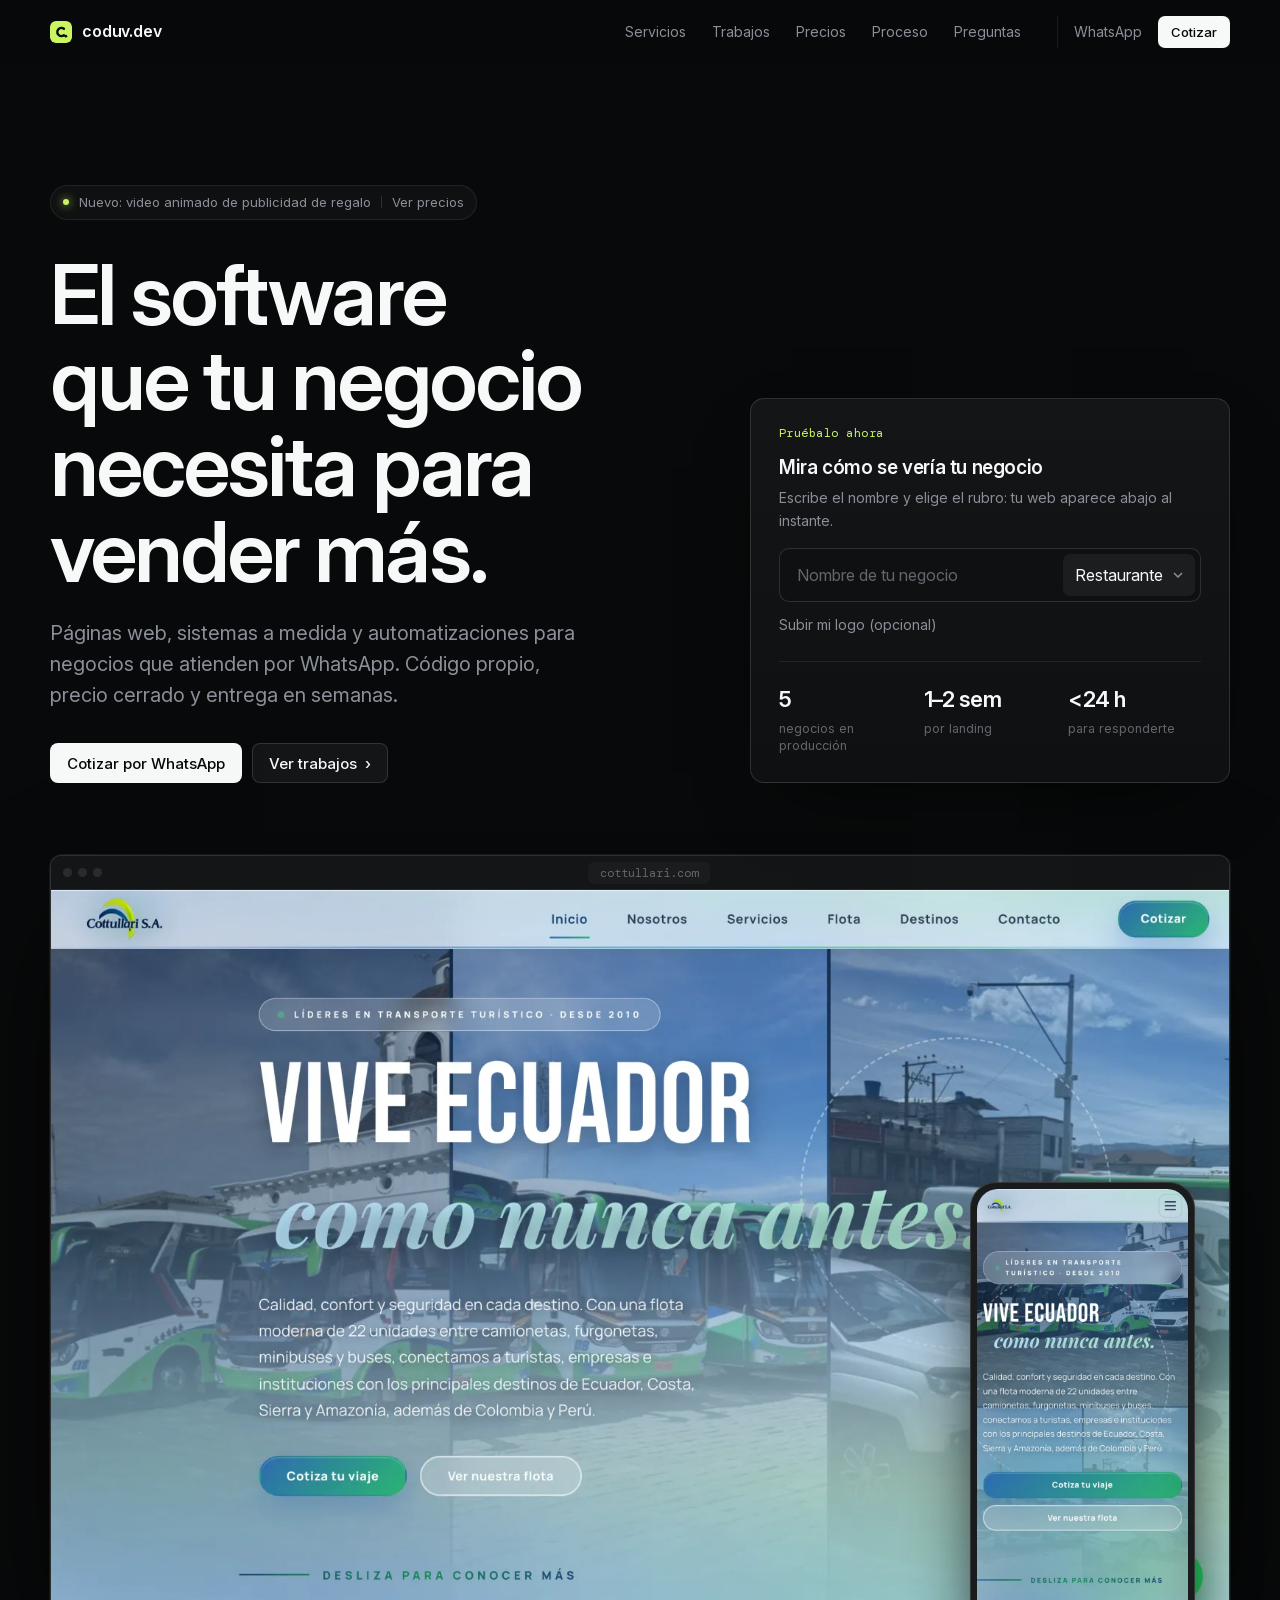
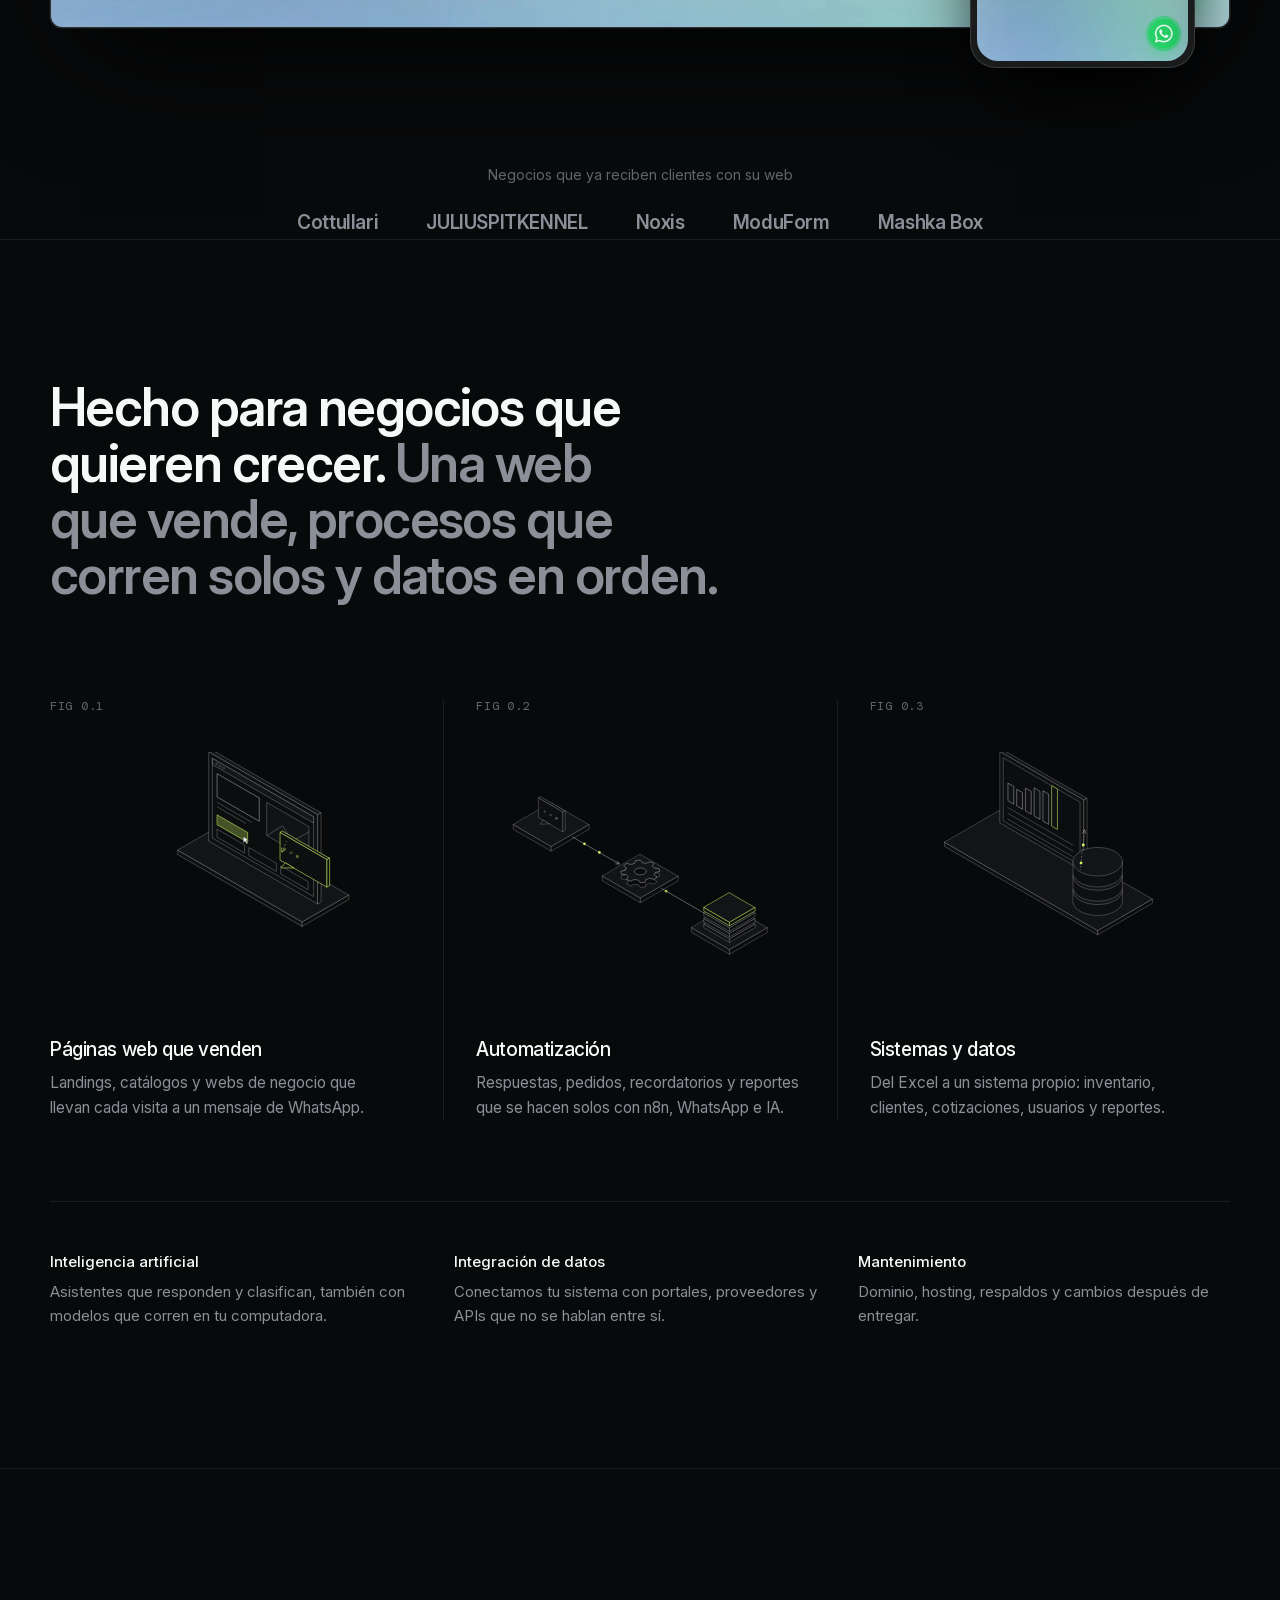
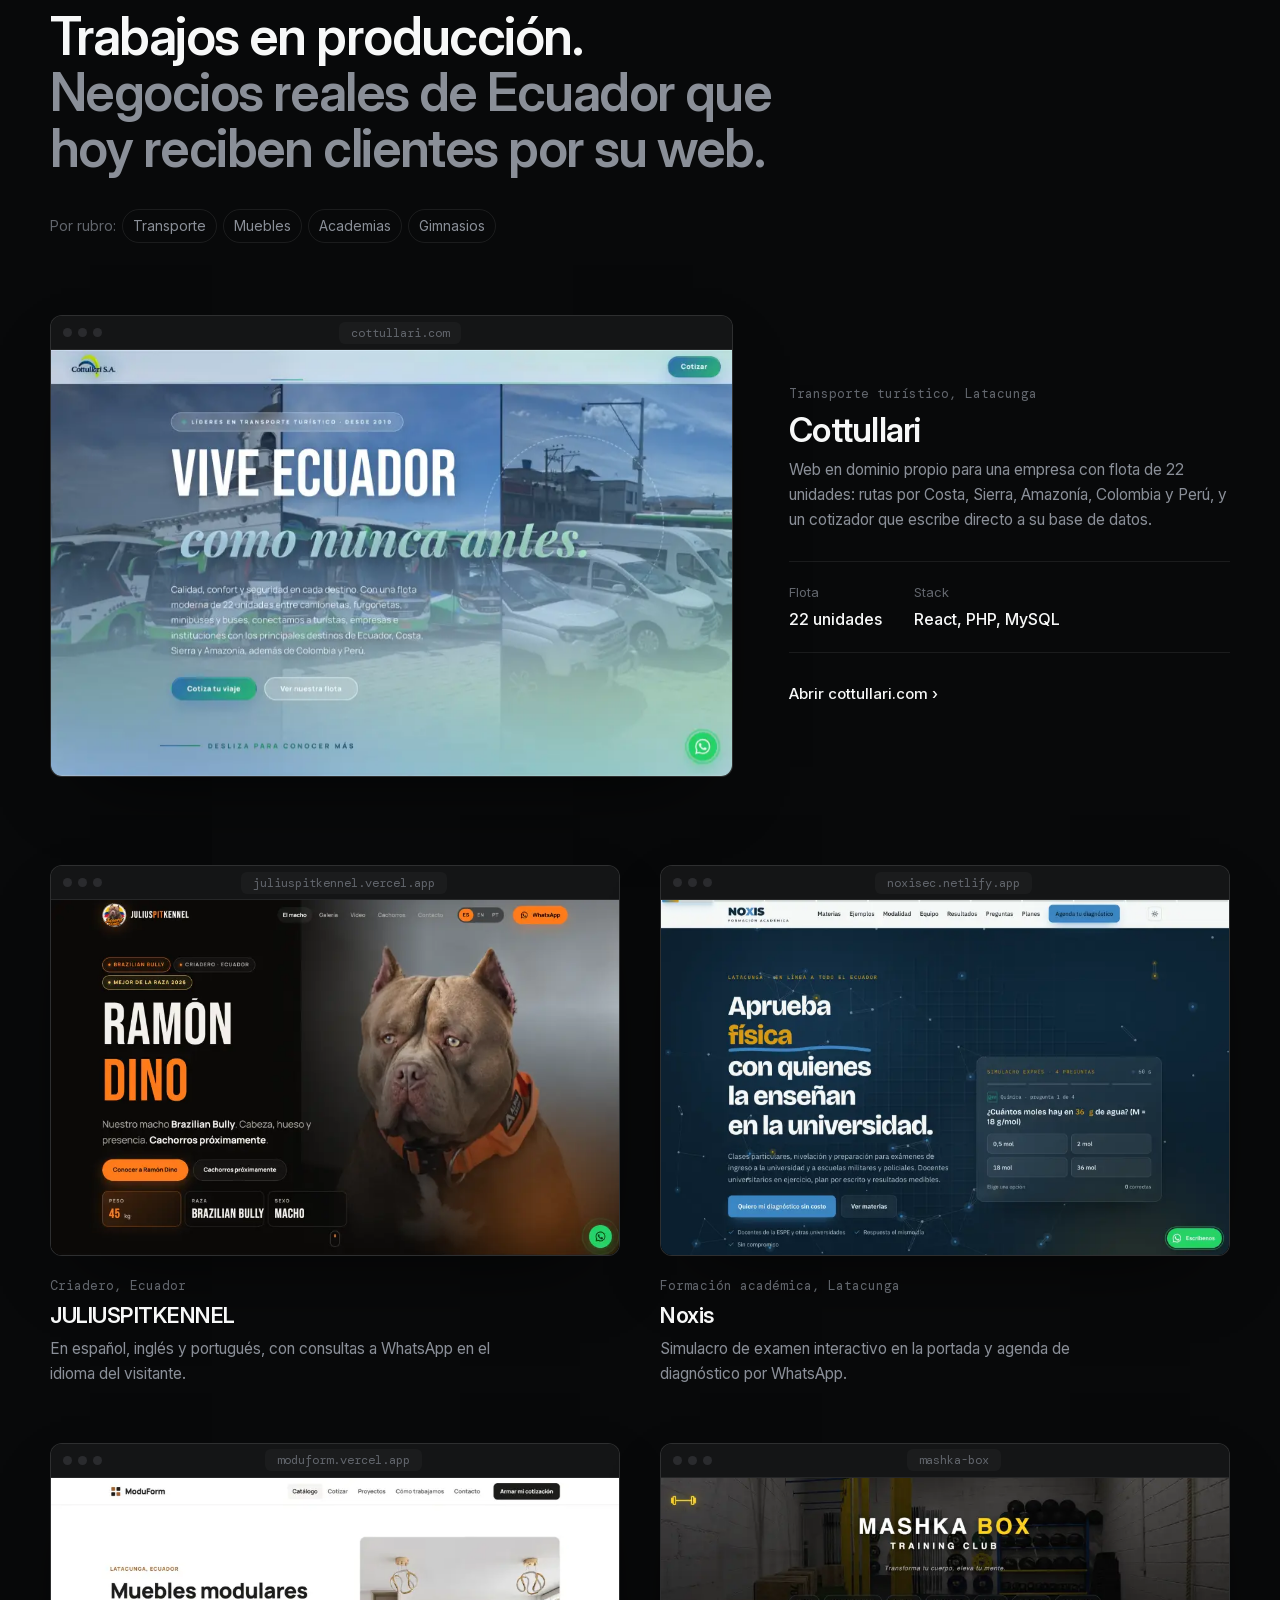
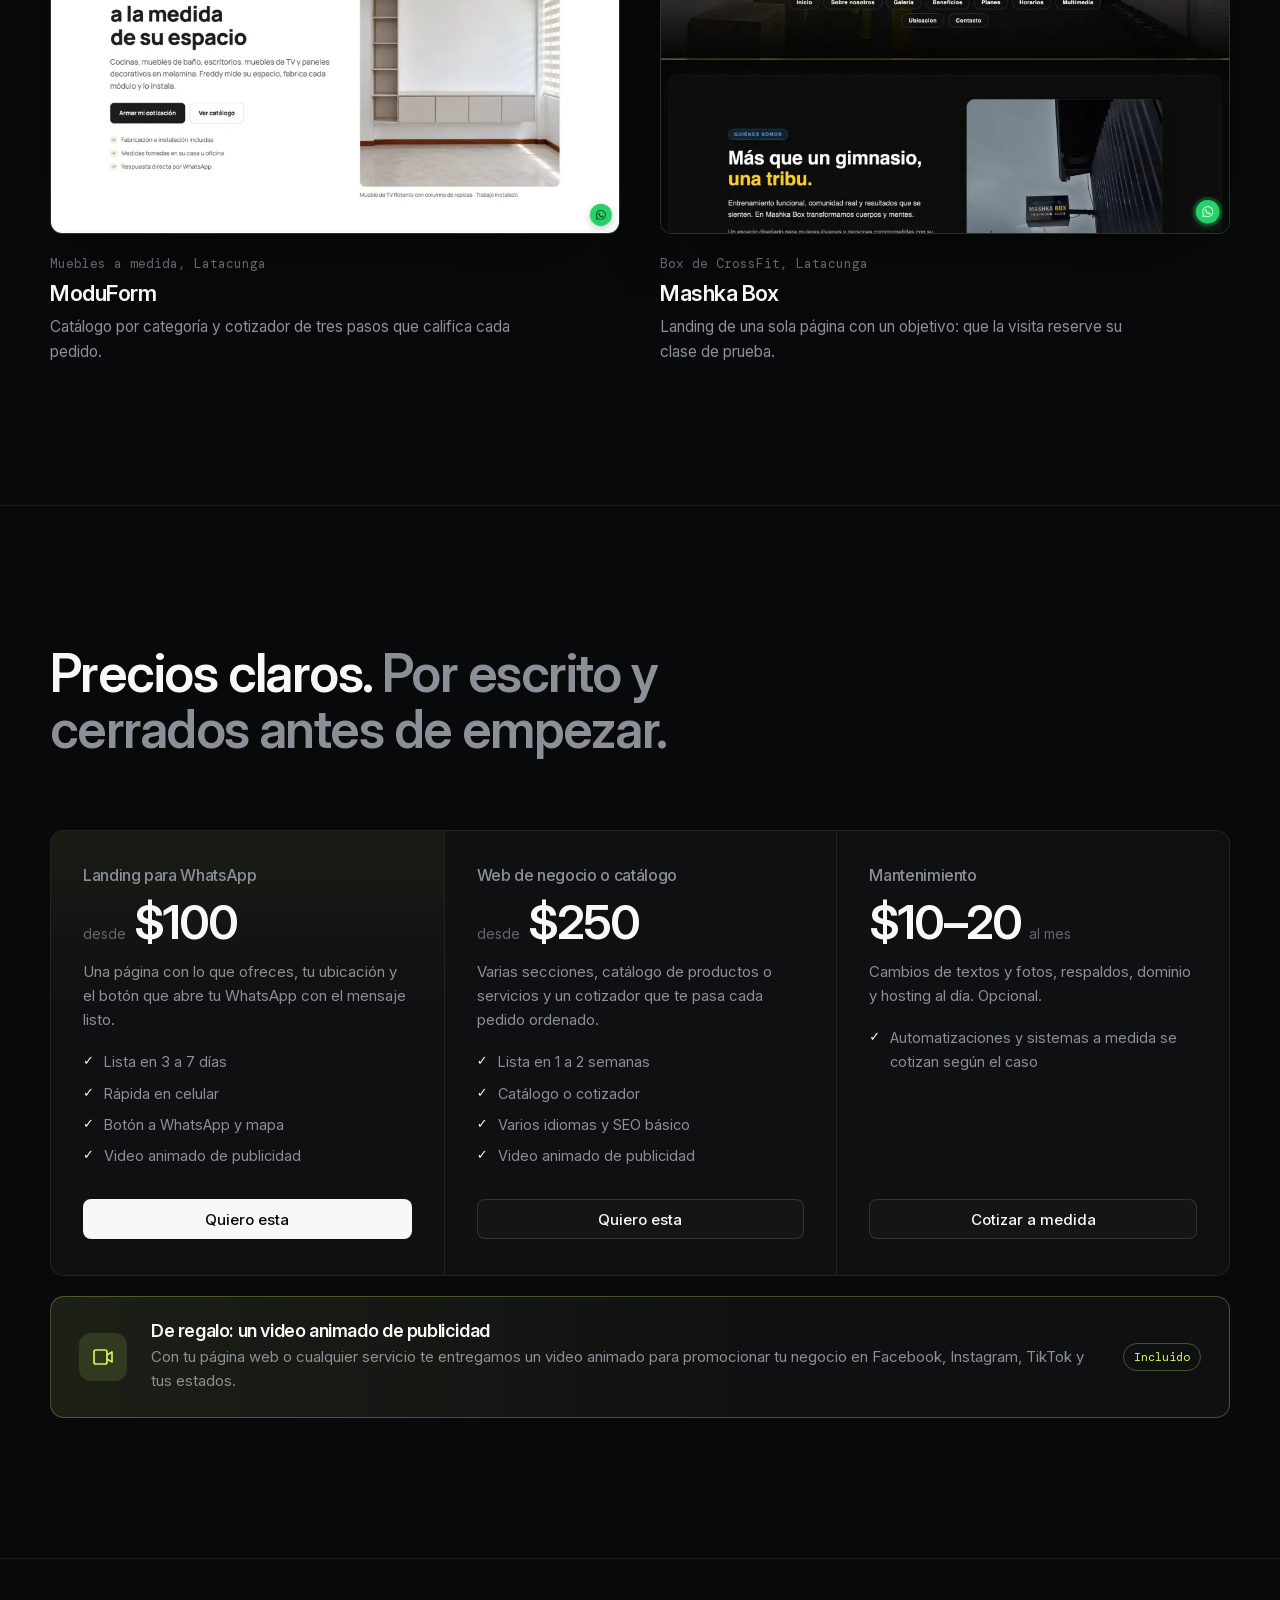
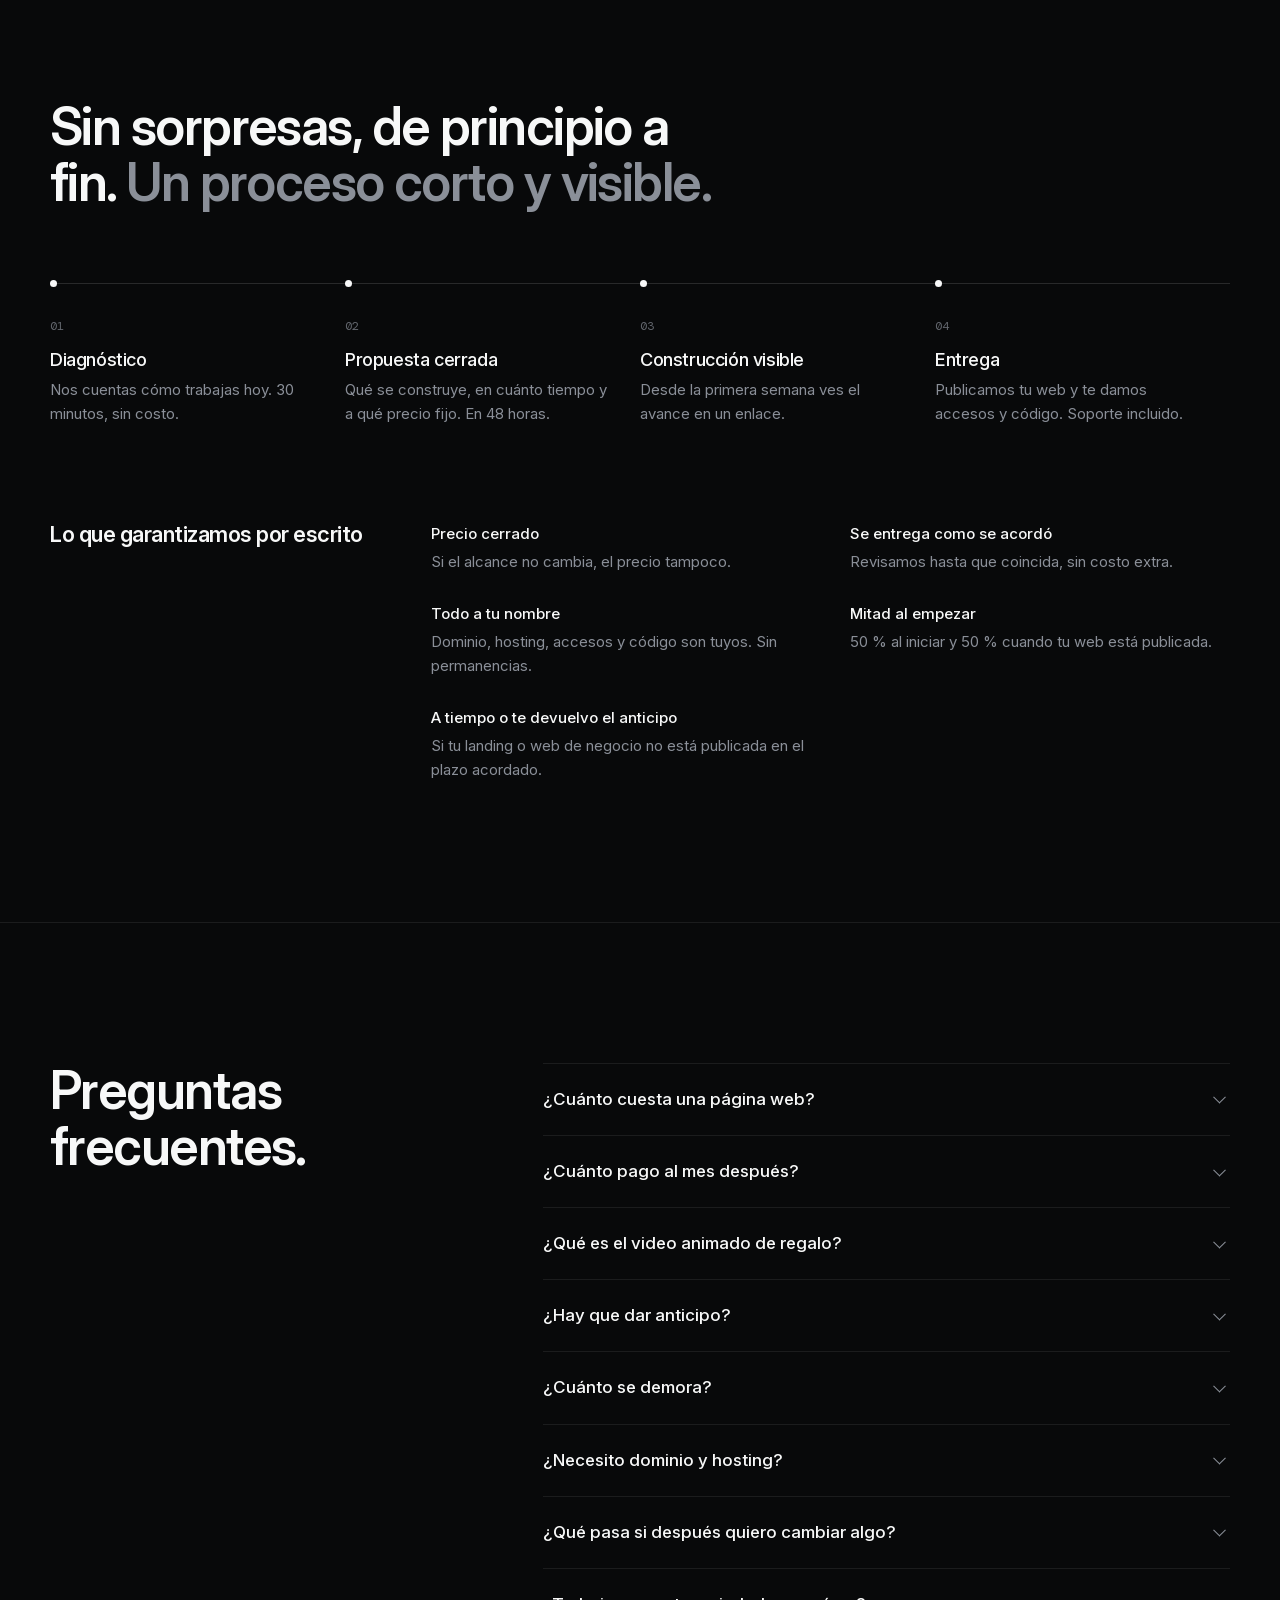
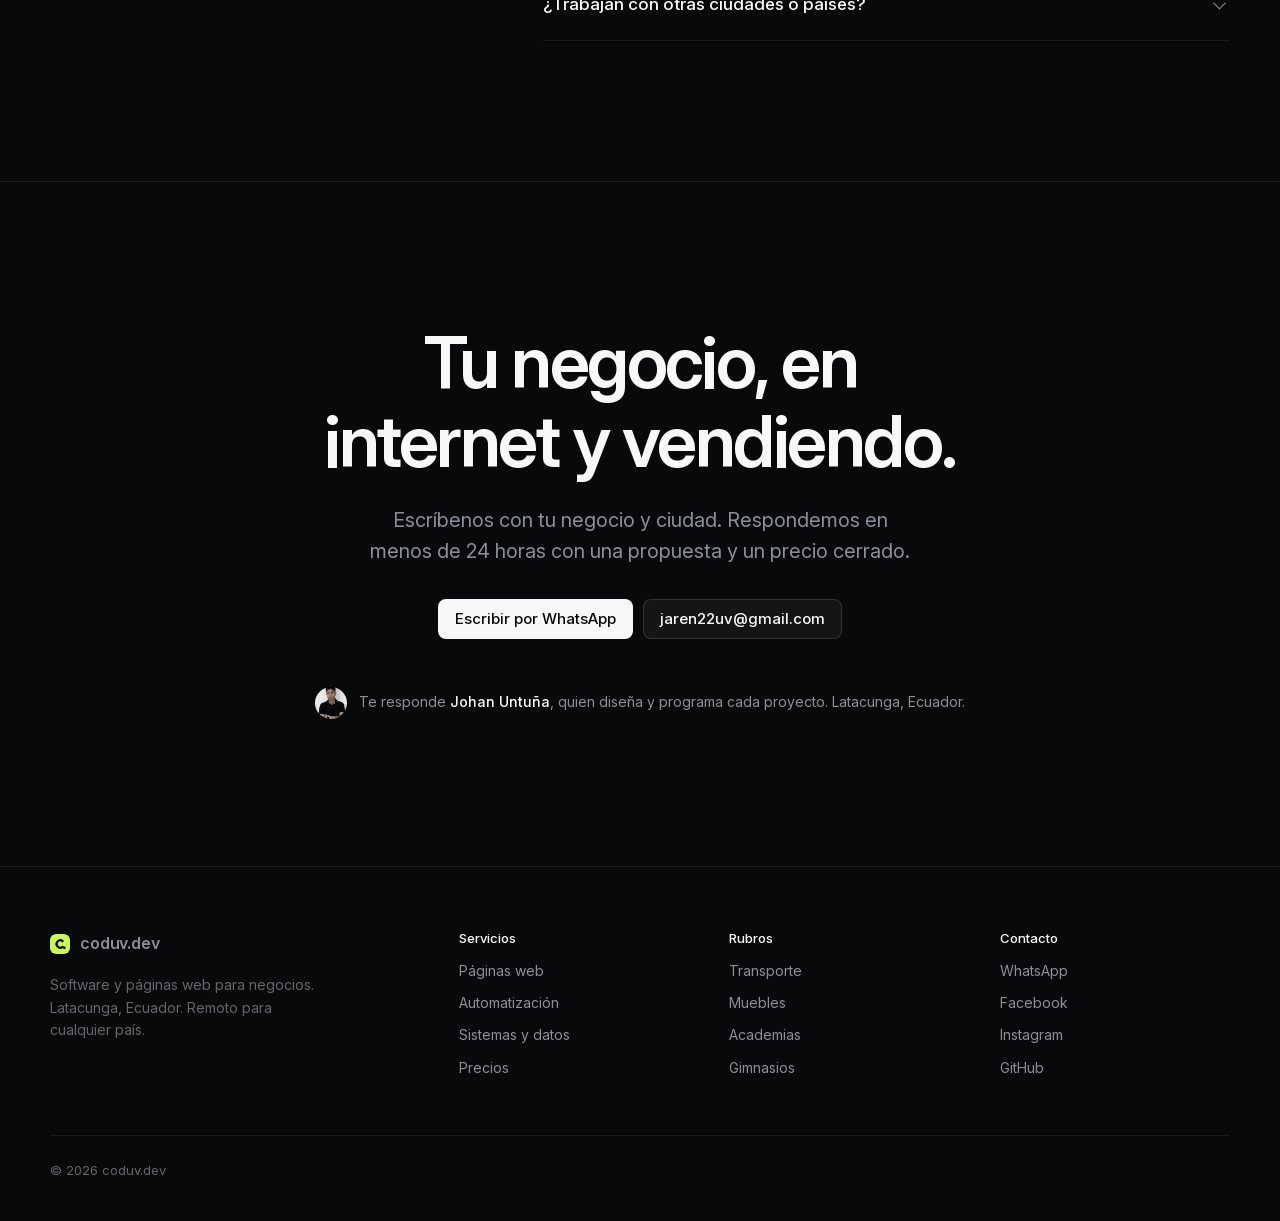
==== index.html @ 79c6748a "v3: dibujos animados y proceso vertical en celular" ====
<!DOCTYPE html>
<html lang="es" class="no-js">
<head>
<script>document.documentElement.className="js"</script>
<meta charset="utf-8">
<meta name="viewport" content="width=device-width, initial-scale=1">
<title>coduv.dev · Software y páginas web para negocios en Ecuador</title>
<meta name="description" content="coduv.dev diseña y programa páginas web, sistemas a medida, automatizaciones e inteligencia artificial para negocios de Ecuador y de cualquier país. Código propio, precio cerrado y entrega en semanas.">
<meta name="theme-color" content="#08090a">
<meta property="og:title" content="coduv.dev · Software y páginas web para negocios">
<meta property="og:description" content="Páginas web, sistemas a medida y automatización para negocios que atienden por WhatsApp. Cinco negocios ya reciben clientes con sitios hechos por coduv.dev.">
<meta property="og:type" content="website">
<meta property="og:image" content="https://coduv.vercel.app/img/v2/og.jpg">
<meta property="og:locale" content="es_EC">
<meta property="og:url" content="https://coduv.vercel.app/">
<link rel="canonical" href="https://coduv.vercel.app/">
<link rel="icon" href="img/v2/favicon.svg" type="image/svg+xml">
<link rel="icon" href="favicon.ico" sizes="32x32">
<link rel="apple-touch-icon" href="img/brand/mark-160.png">
<link rel="preload" as="font" href="fonts/inter-var-latin.woff2" type="font/woff2" crossorigin>
<link rel="preload" as="image" href="img/v2/cottullari.webp" type="image/webp" fetchpriority="high">
<link rel="stylesheet" href="css/fonts.css?v=8">
<link rel="stylesheet" href="css/fonts-inter.css?v=8">
<link rel="stylesheet" href="css/v3.css?v=8">
<script type="application/ld+json">
{
  "@context": "https://schema.org",
  "@type": "ProfessionalService",
  "name": "coduv.dev",
  "alternateName": "CODUV",
  "url": "https://coduv.vercel.app/",
  "image": "https://coduv.vercel.app/img/v2/og.jpg",
  "description": "Estudio de desarrollo de software: páginas web, sistemas a medida, automatización e inteligencia artificial.",
  "telephone": "+593963607760",
  "email": "jaren22uv@gmail.com",
  "areaServed": "Worldwide",
  "priceRange": "$100 - $500",
  "address": { "@type": "PostalAddress", "addressLocality": "Latacunga", "addressCountry": "EC" },
  "founder": { "@type": "Person", "name": "Johan Untuña" },
  "sameAs": ["https://www.facebook.com/profile.php?id=61594049955441", "https://www.instagram.com/coduv.ec/", "https://github.com/JohanUV"]
}
</script>
</head>
<body>
<a class="skip" href="#main">Ir al contenido</a>

<header class="nav" id="nav">
  <div class="wrap nav__in">
    <a class="brand" href="#top" aria-label="coduv.dev, inicio">
      <img src="img/v2/favicon.svg" alt="" width="22" height="22">
      <span>coduv.dev</span>
    </a>
    <nav class="nav__links" aria-label="Principal">
      <a href="#servicios">Servicios</a>
      <a href="#trabajos">Trabajos</a>
      <a href="#precios">Precios</a>
      <a href="#proceso">Proceso</a>
      <a href="#preguntas">Preguntas</a>
    </nav>
    <div class="nav__end">
      <a class="nav__link-wa js-wa" href="#contacto">WhatsApp</a>
      <a class="btn btn--light btn--sm js-wa" href="#contacto" data-msg="Hola coduv.dev, quiero cotizar una web para mi negocio.">Cotizar</a>
    </div>
    <button class="nav__burger" aria-label="Abrir menú" aria-expanded="false" aria-controls="menu"><span></span><span></span></button>
  </div>
  <div class="menu" id="menu" hidden>
    <a href="#servicios">Servicios</a><a href="#trabajos">Trabajos</a><a href="#precios">Precios</a><a href="#proceso">Proceso</a><a href="#preguntas">Preguntas</a>
    <a class="btn btn--light js-wa" href="#contacto">Cotizar por WhatsApp</a>
  </div>
</header>

<main id="main">

<!-- HERO -->
<section class="hero" id="top">
  <div class="wrap hero__grid">
    <div class="hero__copy">
    <a class="hero__pill" href="#precios"><span class="dot"></span>Nuevo: video animado de publicidad de regalo<span class="hero__pill-sep"></span>Ver precios</a>
    <h1>El software que tu negocio necesita para vender más.</h1>
    <p class="lead">Páginas web, sistemas a medida y automatizaciones para negocios que atienden por WhatsApp. Código propio, precio cerrado y entrega en semanas.</p>
    <div class="cta-row">
      <a class="btn btn--light js-wa" href="#contacto" data-msg="Hola coduv.dev, quiero cotizar una web para mi negocio.">Cotizar por WhatsApp</a>
      <a class="btn btn--ghost" href="#trabajos">Ver trabajos <span aria-hidden="true">›</span></a>
    </div>
    </div>
    <form class="try" id="try" autocomplete="off">
      <p class="try__k">Pruébalo ahora</p>
      <label class="try__label" for="try-name">Mira cómo se vería tu negocio</label>
      <p class="try__sub">Escribe el nombre y elige el rubro: tu web aparece abajo al instante.</p>
      <div class="try__row">
        <input id="try-name" name="nombre" type="text" maxlength="28" placeholder="Nombre de tu negocio">
        <select id="try-kind" name="rubro" aria-label="Tipo de negocio">
          <option value="restaurante">Restaurante</option>
          <option value="tienda">Tienda</option>
          <option value="belleza">Belleza</option>
          <option value="taller">Taller</option>
          <option value="salud">Salud</option>
          <option value="gimnasio">Gimnasio</option>
          <option value="transporte">Transporte</option>
          <option value="otro">Otro</option>
        </select>
      </div>
      <div class="try__extra">
        <label class="try__logo"><input type="file" id="try-logo" accept="image/*"><span>Subir mi logo (opcional)</span></label>
        <a class="try__go js-try-wa" href="#contacto" hidden>Quiero esta web para <b data-try-name></b> ›</a>
      </div>
      <dl class="try__stats"><div><dt>5</dt><dd>negocios en producción</dd></div><div><dt>1–2 sem</dt><dd>por landing</dd></div><div><dt>&lt;24 h</dt><dd>para responderte</dd></div></dl>
    </form>
  </div>

  <div class="wrap hero__shot" id="probar">
    <div class="stage" aria-label="Sitios hechos por coduv.dev" data-carousel>
      <div class="browser stage__desk">
        <div class="browser__bar"><i></i><i></i><i></i><span class="browser__url" data-url>cottullari.com</span></div>
        <div class="browser__view">
          <div class="demo" data-demo aria-live="polite"></div>
          <img class="is-on" src="img/v2/cottullari.webp" alt="Portada de cottullari.com" width="1600" height="1000" data-site="cottullari.com">
          <img data-src="img/v2/juliuspitkennel.webp" alt="Portada de JULIUSPITKENNEL" width="1600" height="1000" data-site="juliuspitkennel.vercel.app">
          <img data-src="img/v2/noxis.webp" alt="Portada de Noxis" width="1600" height="1000" data-site="noxisec.netlify.app">
          <img data-src="img/v2/moduform.webp" alt="Portada de ModuForm" width="1600" height="1000" data-site="moduform.vercel.app">
          <img data-src="img/v2/mashka.webp" alt="Portada de Mashka Box" width="1600" height="1000" data-site="mashka-box">
        </div>
      </div>
      <div class="phone stage__mob">
        <div class="phone__view">
          <div class="demo demo--mob" data-demo></div>
          <img class="is-on" src="img/v2/cottullari-mob.webp" alt="" width="640" height="1385">
          <img data-src="img/v2/juliuspitkennel-mob.webp" alt="" width="640" height="1385">
          <img data-src="img/v2/noxis-mob.webp" alt="" width="640" height="1385">
          <img data-src="img/v2/moduform-mob.webp" alt="" width="640" height="1385">
          <img data-src="img/v2/mashka-mob.webp" alt="" width="640" height="1385">
        </div>
      </div>
    </div>

  </div>

  <div class="wrap clients">
    <p>Negocios que ya reciben clientes con su web</p>
    <ul>
      <li>Cottullari</li><li>JULIUSPITKENNEL</li><li>Noxis</li><li>ModuForm</li><li>Mashka Box</li>
    </ul>
  </div>
</section>

<!-- SERVICIOS -->
<section class="sec" id="servicios">
  <div class="wrap">
    <h2 class="sec__title">Hecho para negocios que quieren crecer. <span>Una web que vende, procesos que corren solos y datos en orden.</span></h2>

    <div class="figs">
      <article>
        <p class="fig__n">FIG 0.1</p>
        <img src="img/v3/fig-web.svg" alt="" width="320" height="260" loading="lazy">
        <h3>Páginas web que venden</h3>
        <p>Landings, catálogos y webs de negocio que llevan cada visita a un mensaje de WhatsApp.</p>
      </article>
      <article>
        <p class="fig__n">FIG 0.2</p>
        <img src="img/v3/fig-auto.svg" alt="" width="320" height="260" loading="lazy">
        <h3>Automatización</h3>
        <p>Respuestas, pedidos, recordatorios y reportes que se hacen solos con n8n, WhatsApp e IA.</p>
      </article>
      <article>
        <p class="fig__n">FIG 0.3</p>
        <img src="img/v3/fig-sis.svg" alt="" width="320" height="260" loading="lazy">
        <h3>Sistemas y datos</h3>
        <p>Del Excel a un sistema propio: inventario, clientes, cotizaciones, usuarios y reportes.</p>
      </article>
    </div>

    <ul class="also">
      <li><strong>Inteligencia artificial</strong>Asistentes que responden y clasifican, también con modelos que corren en tu computadora.</li>
      <li><strong>Integración de datos</strong>Conectamos tu sistema con portales, proveedores y APIs que no se hablan entre sí.</li>
      <li><strong>Mantenimiento</strong>Dominio, hosting, respaldos y cambios después de entregar.</li>
    </ul>
  </div>
</section>

<!-- TRABAJOS -->
<section class="sec" id="trabajos">
  <div class="wrap">
    <div class="sec__row">
      <h2 class="sec__title">Trabajos en producción. <span>Negocios reales de Ecuador que hoy reciben clientes por su web.</span></h2>
      <p class="niches">Por rubro: <a href="transporte">Transporte</a><a href="muebles">Muebles</a><a href="academias">Academias</a><a href="gimnasios">Gimnasios</a></p>
    </div>

    <article class="case case--wide">
      <a class="work__shot" href="https://cottullari.com/" target="_blank" rel="noopener" aria-label="Abrir cottullari.com">
        <div class="browser"><div class="browser__bar"><i></i><i></i><i></i><span class="browser__url">cottullari.com</span></div>
        <div class="browser__view scroll"><img src="img/v2/cottullari-full.webp" alt="Página completa de Cottullari" loading="lazy" width="900"></div></div>
      </a>
      <div class="case__meta">
        <p class="case__tag">Transporte turístico, Latacunga</p>
        <h3>Cottullari</h3>
        <p>Web en dominio propio para una empresa con flota de 22 unidades: rutas por Costa, Sierra, Amazonía, Colombia y Perú, y un cotizador que escribe directo a su base de datos.</p>
        <dl class="case__facts"><div><dt>Flota</dt><dd>22 unidades</dd></div><div><dt>Stack</dt><dd>React, PHP, MySQL</dd></div></dl>
        <a class="link" href="https://cottullari.com/" target="_blank" rel="noopener">Abrir cottullari.com ›</a>
      </div>
    </article>

    <div class="cases">
      <article class="case">
        <a class="work__shot" href="https://juliuspitkennel.vercel.app/" target="_blank" rel="noopener" aria-label="Abrir juliuspitkennel.vercel.app">
          <div class="browser"><div class="browser__bar"><i></i><i></i><i></i><span class="browser__url">juliuspitkennel.vercel.app</span></div>
          <div class="browser__view scroll"><img src="img/v2/juliuspitkennel-full.webp" alt="Página completa de JULIUSPITKENNEL" loading="lazy" width="900"></div></div>
        </a>
        <p class="case__tag">Criadero, Ecuador</p>
        <h3>JULIUSPITKENNEL</h3>
        <p>En español, inglés y portugués, con consultas a WhatsApp en el idioma del visitante.</p>
      </article>
      <article class="case">
        <a class="work__shot" href="https://noxisec.netlify.app/" target="_blank" rel="noopener" aria-label="Abrir noxisec.netlify.app">
          <div class="browser"><div class="browser__bar"><i></i><i></i><i></i><span class="browser__url">noxisec.netlify.app</span></div>
          <div class="browser__view scroll"><img src="img/v2/noxis-full.webp" alt="Página completa de Noxis" loading="lazy" width="900"></div></div>
        </a>
        <p class="case__tag">Formación académica, Latacunga</p>
        <h3>Noxis</h3>
        <p>Simulacro de examen interactivo en la portada y agenda de diagnóstico por WhatsApp.</p>
      </article>
      <article class="case">
        <a class="work__shot" href="https://moduform.vercel.app/" target="_blank" rel="noopener" aria-label="Abrir moduform.vercel.app">
          <div class="browser"><div class="browser__bar"><i></i><i></i><i></i><span class="browser__url">moduform.vercel.app</span></div>
          <div class="browser__view scroll"><img src="img/v2/moduform-full.webp" alt="Página completa de ModuForm" loading="lazy" width="900"></div></div>
        </a>
        <p class="case__tag">Muebles a medida, Latacunga</p>
        <h3>ModuForm</h3>
        <p>Catálogo por categoría y cotizador de tres pasos que califica cada pedido.</p>
      </article>
      <article class="case">
        <a class="work__shot" href="https://johanuv.github.io/mashka-box/" target="_blank" rel="noopener" aria-label="Abrir mashka-box">
          <div class="browser"><div class="browser__bar"><i></i><i></i><i></i><span class="browser__url">mashka-box</span></div>
          <div class="browser__view scroll"><img src="img/v2/mashka-full.webp" alt="Página completa de Mashka Box" loading="lazy" width="900"></div></div>
        </a>
        <p class="case__tag">Box de CrossFit, Latacunga</p>
        <h3>Mashka Box</h3>
        <p>Landing de una sola página con un objetivo: que la visita reserve su clase de prueba.</p>
      </article>
    </div>
  </div>
</section>

<!-- PRECIOS -->
<section class="sec" id="precios">
  <div class="wrap">
    <h2 class="sec__title">Precios claros. <span>Por escrito y cerrados antes de empezar.</span></h2>
    <div class="prices">
      <article class="price">
        <h3>Landing para WhatsApp</h3>
        <p class="price__n"><small>desde</small>$100</p>
        <p>Una página con lo que ofreces, tu ubicación y el botón que abre tu WhatsApp con el mensaje listo.</p>
        <ul class="ticks"><li>Lista en 3 a 7 días</li><li>Rápida en celular</li><li>Botón a WhatsApp y mapa</li><li>Video animado de publicidad</li></ul>
        <a class="btn btn--light btn--block js-wa" href="#contacto" data-msg="Hola coduv.dev, me interesa la landing para WhatsApp.">Quiero esta</a>
      </article>
      <article class="price">
        <h3>Web de negocio o catálogo</h3>
        <p class="price__n"><small>desde</small>$250</p>
        <p>Varias secciones, catálogo de productos o servicios y un cotizador que te pasa cada pedido ordenado.</p>
        <ul class="ticks"><li>Lista en 1 a 2 semanas</li><li>Catálogo o cotizador</li><li>Varios idiomas y SEO básico</li><li>Video animado de publicidad</li></ul>
        <a class="btn btn--ghost btn--block js-wa" href="#contacto" data-msg="Hola coduv.dev, me interesa la web de negocio o catálogo.">Quiero esta</a>
      </article>
      <article class="price">
        <h3>Mantenimiento</h3>
        <p class="price__n">$10–20<small>al mes</small></p>
        <p>Cambios de textos y fotos, respaldos, dominio y hosting al día. Opcional.</p>
        <ul class="ticks"><li>Automatizaciones y sistemas a medida se cotizan según el caso</li></ul>
        <a class="btn btn--ghost btn--block js-wa" href="#contacto" data-msg="Hola coduv.dev, quiero cotizar una automatización o sistema a medida.">Cotizar a medida</a>
      </article>
    </div>
    <div class="bonus">
      <span class="bonus__ico" aria-hidden="true"><svg viewBox="0 0 24 24" fill="none" stroke="currentColor" stroke-width="1.7" stroke-linecap="round" stroke-linejoin="round"><rect x="3" y="5" width="13" height="14" rx="2"/><path d="M16 10l5-3v10l-5-3"/></svg></span>
      <div>
        <h3>De regalo: un video animado de publicidad</h3>
        <p>Con tu página web o cualquier servicio te entregamos un video animado para promocionar tu negocio en Facebook, Instagram, TikTok y tus estados.</p>
      </div>
      <span class="bonus__tag">Incluido</span>
    </div>
  </div>
</section>

<!-- PROCESO -->
<section class="sec" id="proceso">
  <div class="wrap">
    <h2 class="sec__title">Sin sorpresas, de principio a fin. <span>Un proceso corto y visible.</span></h2>
    <ol class="steps">
      <li><span>01</span><h3>Diagnóstico</h3><p>Nos cuentas cómo trabajas hoy. 30 minutos, sin costo.</p></li>
      <li><span>02</span><h3>Propuesta cerrada</h3><p>Qué se construye, en cuánto tiempo y a qué precio fijo. En 48 horas.</p></li>
      <li><span>03</span><h3>Construcción visible</h3><p>Desde la primera semana ves el avance en un enlace.</p></li>
      <li><span>04</span><h3>Entrega</h3><p>Publicamos tu web y te damos accesos y código. Soporte incluido.</p></li>
    </ol>

    <div class="guar">
      <h3>Lo que garantizamos por escrito</h3>
      <ul>
        <li><strong>Precio cerrado</strong>Si el alcance no cambia, el precio tampoco.</li>
        <li><strong>Se entrega como se acordó</strong>Revisamos hasta que coincida, sin costo extra.</li>
        <li><strong>Todo a tu nombre</strong>Dominio, hosting, accesos y código son tuyos. Sin permanencias.</li>
        <li><strong>Mitad al empezar</strong>50 % al iniciar y 50 % cuando tu web está publicada.</li>
        <li><strong>A tiempo o te devuelvo el anticipo</strong>Si tu landing o web de negocio no está publicada en el plazo acordado.</li>
      </ul>
    </div>
  </div>
</section>

<!-- PREGUNTAS -->
<section class="sec" id="preguntas">
  <div class="wrap faq">
    <h2 class="sec__title">Preguntas frecuentes.</h2>
    <div class="faq__list">
      <details><summary>¿Cuánto cuesta una página web?</summary><p>Una landing para WhatsApp parte de $100 y una web de negocio o catálogo de $250. El precio final depende de lo que necesites, y lo recibes por escrito y cerrado antes de empezar.</p></details>
      <details><summary>¿Cuánto pago al mes después?</summary><p>Nada obligatorio. Las webs se publican en servicios sin costo mensual; solo pagas el dominio (.com), unos $12 a $15 al año. Si quieres que hagamos los cambios y respaldos, el mantenimiento cuesta de $10 a $20 al mes.</p></details>
      <details><summary>¿Qué es el video animado de regalo?</summary><p>Con tu página web o cualquier servicio te hacemos un video animado de publicidad de tu negocio, en formato vertical, listo para subir a Facebook, Instagram, TikTok y tus estados de WhatsApp.</p></details>
      <details><summary>¿Hay que dar anticipo?</summary><p>Sí: el 50 % al empezar y el 50 % cuando tu web está publicada. Si no está lista en el plazo acordado, te devolvemos el anticipo.</p></details>
      <details><summary>¿Cuánto se demora?</summary><p>Una landing o web de negocio suele estar lista en una a dos semanas. Un sistema a medida se entrega por fases, con una primera versión utilizable en pocas semanas.</p></details>
      <details><summary>¿Necesito dominio y hosting?</summary><p>No. Te ayudamos a comprar el dominio a tu nombre y configuramos el hosting.</p></details>
      <details><summary>¿Qué pasa si después quiero cambiar algo?</summary><p>Los cambios pequeños de contenido entran en el soporte. Las funciones nuevas se cotizan aparte, por escrito. Y como el código es tuyo, cualquier desarrollador podría continuarlo.</p></details>
      <details><summary>¿Trabajan con otras ciudades o países?</summary><p>Sí, todo el proceso es remoto: diagnóstico por videollamada o WhatsApp, avances en un enlace y entrega en tu dominio. En Latacunga y Cotopaxi también nos reunimos en persona.</p></details>
    </div>
  </div>
</section>

<!-- CONTACTO -->
<section class="sec cta" id="contacto">
  <div class="wrap">
    <h2>Tu negocio, en internet y vendiendo.</h2>
    <p class="lead">Escríbenos con tu negocio y ciudad. Respondemos en menos de 24 horas con una propuesta y un precio cerrado.</p>
    <div class="cta-row">
      <a class="btn btn--light js-wa" href="#contacto" data-msg="Hola coduv.dev, quiero cotizar una web para mi negocio.">Escribir por WhatsApp</a>
      <a class="btn btn--ghost" href="mailto:jaren22uv@gmail.com">jaren22uv@gmail.com</a>
    </div>
    <div class="who">
      <img src="img/brand/johan-640.webp" alt="Johan Untuña" width="40" height="40" loading="lazy">
      <p>Te responde <strong>Johan Untuña</strong>, quien diseña y programa cada proyecto. Latacunga, Ecuador.</p>
    </div>
  </div>
</section>

</main>

<footer class="foot">
  <div class="wrap foot__grid">
    <div>
      <a class="brand" href="#top"><img src="img/v2/favicon.svg" alt="" width="20" height="20"><span>coduv.dev</span></a>
      <p>Software y páginas web para negocios. Latacunga, Ecuador. Remoto para cualquier país.</p>
    </div>
    <nav aria-label="Servicios"><h4>Servicios</h4><a href="#servicios">Páginas web</a><a href="#servicios">Automatización</a><a href="#servicios">Sistemas y datos</a><a href="#precios">Precios</a></nav>
    <nav aria-label="Rubros"><h4>Rubros</h4><a href="transporte">Transporte</a><a href="muebles">Muebles</a><a href="academias">Academias</a><a href="gimnasios">Gimnasios</a></nav>
    <nav aria-label="Contacto"><h4>Contacto</h4><a class="js-wa" href="#contacto">WhatsApp</a><a href="https://www.facebook.com/profile.php?id=61594049955441" target="_blank" rel="noopener">Facebook</a><a href="https://www.instagram.com/coduv.ec/" target="_blank" rel="noopener">Instagram</a><a href="https://github.com/JohanUV" target="_blank" rel="noopener">GitHub</a></nav>
  </div>
  <div class="wrap foot__end">© <span id="year">2026</span> coduv.dev</div>
</footer>

<div class="bar"><a class="btn btn--light js-wa" href="#contacto">Cotizar por WhatsApp</a></div>

<script src="js/v2.js?v=8" defer></script>
</body>
</html>
---- css/fonts.css ----
/* latin-ext */
@font-face {
  font-family: 'Archivo';
  font-style: normal;
  font-weight: 100 900;
  font-stretch: 62% 125%;
  font-display: swap;
  src: url(../fonts/archivo-100-900-normal-latin-ext.woff2) format('woff2');
  unicode-range: U+0100-02BA, U+02BD-02C5, U+02C7-02CC, U+02CE-02D7, U+02DD-02FF, U+0304, U+0308, U+0329, U+1D00-1DBF, U+1E00-1E9F, U+1EF2-1EFF, U+2020, U+20A0-20AB, U+20AD-20C4, U+2113, U+2C60-2C7F, U+A720-A7FF;
}
/* latin */
@font-face {
  font-family: 'Archivo';
  font-style: normal;
  font-weight: 100 900;
  font-stretch: 62% 125%;
  font-display: swap;
  src: url(../fonts/archivo-100-900-normal-latin.woff2) format('woff2');
  unicode-range: U+0000-00FF, U+0131, U+0152-0153, U+02BB-02BC, U+02C6, U+02DA, U+02DC, U+0304, U+0308, U+0329, U+2000-206F, U+20AC, U+2122, U+2191, U+2193, U+2212, U+2215, U+FEFF, U+FFFD;
}
/* latin-ext */
@font-face {
  font-family: 'DM Mono';
  font-style: normal;
  font-weight: 400;
  font-display: swap;
  src: url(../fonts/dmmono-400-normal-latin-ext.woff2) format('woff2');
  unicode-range: U+0100-02BA, U+02BD-02C5, U+02C7-02CC, U+02CE-02D7, U+02DD-02FF, U+0304, U+0308, U+0329, U+1D00-1DBF, U+1E00-1E9F, U+1EF2-1EFF, U+2020, U+20A0-20AB, U+20AD-20C4, U+2113, U+2C60-2C7F, U+A720-A7FF;
}
/* latin */
@font-face {
  font-family: 'DM Mono';
  font-style: normal;
  font-weight: 400;
  font-display: swap;
  src: url(../fonts/dmmono-400-normal-latin.woff2) format('woff2');
  unicode-range: U+0000-00FF, U+0131, U+0152-0153, U+02BB-02BC, U+02C6, U+02DA, U+02DC, U+0304, U+0308, U+0329, U+2000-206F, U+20AC, U+2122, U+2191, U+2193, U+2212, U+2215, U+FEFF, U+FFFD;
}
/* latin-ext */
@font-face {
  font-family: 'DM Mono';
  font-style: normal;
  font-weight: 500;
  font-display: swap;
  src: url(../fonts/dmmono-500-normal-latin-ext.woff2) format('woff2');
  unicode-range: U+0100-02BA, U+02BD-02C5, U+02C7-02CC, U+02CE-02D7, U+02DD-02FF, U+0304, U+0308, U+0329, U+1D00-1DBF, U+1E00-1E9F, U+1EF2-1EFF, U+2020, U+20A0-20AB, U+20AD-20C4, U+2113, U+2C60-2C7F, U+A720-A7FF;
}
/* latin */
@font-face {
  font-family: 'DM Mono';
  font-style: normal;
  font-weight: 500;
  font-display: swap;
  src: url(../fonts/dmmono-500-normal-latin.woff2) format('woff2');
  unicode-range: U+0000-00FF, U+0131, U+0152-0153, U+02BB-02BC, U+02C6, U+02DA, U+02DC, U+0304, U+0308, U+0329, U+2000-206F, U+20AC, U+2122, U+2191, U+2193, U+2212, U+2215, U+FEFF, U+FFFD;
}
---- css/fonts-inter.css ----
@font-face {
  font-family: 'Inter';
  font-style: normal;
  font-weight: 400 700;
  font-display: swap;
  src: url(../fonts/inter-var-latin-ext.woff2) format('woff2');
  unicode-range: U+0100-02BA, U+02BD-02C5, U+02C7-02CC, U+02CE-02D7, U+02DD-02FF, U+0304, U+0308, U+0329, U+1D00-1DBF, U+1E00-1E9F, U+1EF2-1EFF, U+2020, U+20A0-20AB, U+20AD-20C4, U+2113, U+2C60-2C7F, U+A720-A7FF;
}
@font-face {
  font-family: 'Inter';
  font-style: normal;
  font-weight: 400 700;
  font-display: swap;
  src: url(../fonts/inter-var-latin.woff2) format('woff2');
  unicode-range: U+0000-00FF, U+0131, U+0152-0153, U+02BB-02BC, U+02C6, U+02DA, U+02DC, U+0304, U+0308, U+0329, U+2000-206F, U+20AC, U+2122, U+2191, U+2193, U+2212, U+2215, U+FEFF, U+FFFD;
}
---- css/v3.css ----
/* coduv.dev · v3 (principios de Linear: negro carbón, jerarquía tipográfica, bordes sutiles, mucho aire) */
:root {
  --bg: #08090a;
  --bg-1: #0f1011;
  --bg-2: #141516;
  --bg-3: #1c1d1f;
  --line: rgba(255, 255, 255, .08);
  --line-2: rgba(255, 255, 255, .13);
  --text: #f7f8f8;
  --muted: #8a8f98;
  --dim: #62666d;
  --acc: #c8f560;
  --sans: "Inter", ui-sans-serif, system-ui, -apple-system, "Segoe UI", sans-serif;
  --mono: "DM Mono", ui-monospace, SFMono-Regular, Menlo, monospace;
  --wrap: 1180px;
  --ease: cubic-bezier(.25, .46, .45, .94);
}
*, *::before, *::after { box-sizing: border-box; }
html { scroll-behavior: smooth; -webkit-text-size-adjust: 100%; }
body { margin: 0; background: var(--bg); color: var(--text); font: 400 16px/1.6 var(--sans); font-feature-settings: "cv01", "ss03"; -webkit-font-smoothing: antialiased; overflow-x: hidden; }
img { display: block; max-width: 100%; height: auto; }
a { color: inherit; text-decoration: none; }
h1, h2, h3, h4 { margin: 0; font-weight: 590; letter-spacing: -.022em; line-height: 1.1; text-wrap: balance; }
p { margin: 0; }
:focus-visible { outline: 2px solid var(--text); outline-offset: 3px; border-radius: 6px; }
.wrap { width: min(100% - 48px, var(--wrap)); margin-inline: auto; }
.skip { position: absolute; left: -9999px; top: 8px; z-index: 100; background: var(--text); color: var(--bg); padding: 8px 14px; border-radius: 8px; }
.skip:focus { left: 8px; }
.dot { width: 6px; height: 6px; border-radius: 50%; background: var(--acc); box-shadow: 0 0 10px var(--acc); }

/* botones */
.btn { display: inline-flex; align-items: center; justify-content: center; gap: 8px; height: 40px; padding: 0 16px; border-radius: 8px; font: 510 15px/1 var(--sans); border: 1px solid transparent; transition: background .16s, border-color .16s, color .16s; white-space: nowrap; }
.btn--light { background: var(--text); color: #08090a; }
.btn--light:hover { background: #fff; }
.btn--ghost { background: var(--bg-2); border-color: var(--line-2); color: var(--text); }
.btn--ghost:hover { background: var(--bg-3); }
.btn--sm { height: 32px; padding: 0 12px; font-size: 13px; border-radius: 7px; }
.btn--block { width: 100%; }
.cta-row { display: flex; flex-wrap: wrap; gap: 10px; margin-top: 32px; }
.link { color: var(--text); font-weight: 510; font-size: 15px; }
.link:hover { color: var(--acc); }

/* navegación */
.nav { position: sticky; top: 0; z-index: 50; background: rgba(8, 9, 10, .7); backdrop-filter: blur(20px) saturate(180%); -webkit-backdrop-filter: blur(20px) saturate(180%); border-bottom: 1px solid transparent; transition: border-color .2s; }
.nav.is-scrolled { border-bottom-color: var(--line); }
.nav__in { display: flex; align-items: center; height: 64px; gap: 24px; }
.brand { display: inline-flex; align-items: center; gap: 10px; font-weight: 590; font-size: 16px; letter-spacing: -.01em; }
.brand img { border-radius: 6px; }
.nav__links { display: flex; gap: 2px; margin-left: auto; }
.nav__links a { font-size: 14px; color: var(--muted); padding: 6px 12px; border-radius: 6px; transition: color .16s; }
.nav__links a:hover { color: var(--text); }
.nav__end { display: flex; align-items: center; gap: 16px; padding-left: 16px; border-left: 1px solid var(--line); }
.nav__link-wa { font-size: 14px; color: var(--muted); }
.nav__link-wa:hover { color: var(--text); }
.nav__burger { display: none; margin-left: auto; width: 40px; height: 40px; border: 1px solid var(--line-2); border-radius: 8px; background: none; cursor: pointer; flex-direction: column; justify-content: center; align-items: center; gap: 5px; }
.nav__burger span { width: 16px; height: 1.5px; background: var(--text); transition: transform .2s; }
.nav__burger[aria-expanded="true"] span:first-child { transform: translateY(3.25px) rotate(45deg); }
.nav__burger[aria-expanded="true"] span:last-child { transform: translateY(-3.25px) rotate(-45deg); }
.menu { display: grid; padding: 8px 24px 24px; border-bottom: 1px solid var(--line); }
.menu a:not(.btn) { padding: 14px 0; font-size: 17px; border-bottom: 1px solid var(--line); color: var(--muted); }
.menu .btn { margin-top: 16px; height: 44px; }
.menu[hidden] { display: none; }

/* hero */
.hero { padding: 120px 0 0; position: relative; }
.hero__pill { display: inline-flex; align-items: center; gap: 10px; font-size: 13px; color: var(--muted); padding: 6px 12px; border: 1px solid var(--line); border-radius: 999px; background: var(--bg-1); margin-bottom: 32px; transition: border-color .16s; }
.hero__pill:hover { border-color: var(--line-2); color: var(--text); }
.hero__pill-sep { width: 1px; height: 12px; background: var(--line-2); }
.hero h1 { font-size: clamp(44px, 7.2vw, 84px); line-height: 1.02; letter-spacing: -.035em; max-width: 13ch; font-weight: 600; }
.lead { margin-top: 24px; font-size: clamp(17px, 1.6vw, 20px); color: var(--muted); max-width: 46ch; line-height: 1.55; }

.hero__shot { margin-top: 72px; position: relative; }
.stage { position: relative; perspective: 2200px; }
.stage__desk { box-shadow: 0 40px 120px -30px rgba(0, 0, 0, .9), 0 0 0 1px var(--line); }
.stage__mob { position: absolute; right: 3%; bottom: -40px; width: 19%; z-index: 3; }

/* marcos */
.browser { background: var(--bg-1); border: 1px solid var(--line-2); border-radius: 12px; overflow: hidden; }
.browser__bar { display: flex; align-items: center; gap: 6px; height: 34px; padding: 0 12px; background: var(--bg-2); border-bottom: 1px solid var(--line); }
.browser__bar i { width: 9px; height: 9px; border-radius: 50%; background: #2a2b2e; }
.browser__url { margin: 0 auto; transform: translateX(-14px); font: 400 12px/1 var(--mono); color: var(--dim); padding: 5px 12px; border-radius: 6px; background: rgba(255, 255, 255, .03); max-width: 60%; overflow: hidden; text-overflow: ellipsis; white-space: nowrap; }
.browser__view { position: relative; aspect-ratio: 16 / 10; overflow: hidden; background: #000; }
.browser__view img, .phone__view img { position: absolute; inset: 0; width: 100%; height: 100%; object-fit: cover; object-position: top; opacity: 0; transition: opacity .8s var(--ease); }
.browser__view img.is-on, .phone__view img.is-on { opacity: 1; }
.phone { aspect-ratio: 9 / 19.5; border-radius: 26px; padding: 6px; background: #1a1b1d; border: 1px solid var(--line-2); box-shadow: 0 30px 70px -15px rgba(0, 0, 0, .95); }
.phone__view { position: relative; width: 100%; height: 100%; border-radius: 21px; overflow: hidden; background: #000; }

/* prueba tu web */
.hero__grid { display: grid; grid-template-columns: 1.15fr .85fr; gap: 64px; align-items: end; }
.try { position: relative; z-index: 4; padding: 28px; border: 1px solid var(--line-2); border-radius: 14px; background: linear-gradient(180deg, var(--bg-2), var(--bg-1)); box-shadow: 0 30px 80px -40px rgba(0,0,0,.9); }
.try__k { font: 400 12px/1 var(--mono); color: var(--acc); letter-spacing: .04em; margin-bottom: 14px; }
.try__sub { font-size: 14px; color: var(--muted); margin: -4px 0 16px; }
.try__stats { display: grid; grid-template-columns: repeat(3, 1fr); gap: 12px; margin: 24px 0 0; padding-top: 20px; border-top: 1px solid var(--line); }
.try__stats dt { font-size: 22px; font-weight: 600; letter-spacing: -.03em; }
.try__stats dd { margin: 4px 0 0; font-size: 12.5px; color: var(--dim); line-height: 1.35; }
.try__label { display: block; font-size: 19px; font-weight: 590; letter-spacing: -.02em; margin-bottom: 8px; }
.try__row { display: flex; gap: 6px; padding: 5px; border-radius: 10px; background: var(--bg-1); border: 1px solid var(--line-2); transition: border-color .16s; }
.try__row:focus-within { border-color: rgba(255, 255, 255, .3); }
.try input, .try select { font: 400 16px/1 var(--sans); color: var(--text); background: transparent; border: 0; outline: 0; height: 42px; }
.try input { flex: 1; min-width: 0; padding: 0 12px; }
.try input::placeholder { color: var(--dim); }
.try select { padding: 0 32px 0 12px; border-radius: 7px; background: var(--bg-3) url("data:image/svg+xml,%3Csvg xmlns='http://www.w3.org/2000/svg' width='10' height='6'%3E%3Cpath d='M1 1l4 4 4-4' fill='none' stroke='%238a8f98' stroke-width='1.5'/%3E%3C/svg%3E") no-repeat right 12px center; -webkit-appearance: none; appearance: none; cursor: pointer; }
.try select option { background: var(--bg-2); }
.try__extra { display: flex; justify-content: flex-start; flex-wrap: wrap; gap: 8px 22px; margin-top: 12px; font-size: 14px; }
.try__logo { color: var(--muted); cursor: pointer; }
.try__logo input { position: absolute; width: 1px; height: 1px; opacity: 0; }
.try__logo:hover, .try__logo input:focus-visible + span { color: var(--text); }
.try__go { color: var(--acc); font-weight: 510; }
.try__go[hidden] { display: none; }

/* vista previa del negocio (mismo motor que v2) */
.demo { position: absolute; inset: 0; z-index: 2; opacity: 0; pointer-events: none; transition: opacity .5s var(--ease); container-type: inline-size; overflow: hidden; background: var(--d-bg); color: var(--d-fg); font-family: var(--sans); }
.stage.is-demo .demo { opacity: 1; }
.demo__nav { display: flex; align-items: center; justify-content: space-between; padding: 3.2cqw 5cqw; font-size: 3.2cqw; }
.demo__brand { font-weight: 700; letter-spacing: -.02em; max-width: 60%; overflow: hidden; white-space: nowrap; text-overflow: ellipsis; }
.demo__links { display: flex; gap: 3.5cqw; opacity: .7; font-size: 2.4cqw; }
.demo__hero { display: grid; grid-template-columns: 1.1fr .9fr; gap: 4cqw; padding: 2cqw 5cqw; align-items: center; }
.demo__k { font-size: 2cqw; font-weight: 700; color: var(--d-acc); text-transform: uppercase; letter-spacing: .08em; margin-bottom: 1.6cqw; }
.demo__h { font-size: 6.4cqw; line-height: 1; font-weight: 700; letter-spacing: -.03em; margin-bottom: 2cqw; overflow-wrap: anywhere; }
.demo__p { font-size: 2.3cqw; line-height: 1.45; opacity: .78; margin-bottom: 3cqw; }
.demo__cta { display: inline-block; background: var(--d-acc); color: var(--d-bg); font-weight: 700; font-size: 2.3cqw; padding: 1.8cqw 3cqw; border-radius: 99px; }
.demo__art { aspect-ratio: 1; border-radius: 4cqw; background: var(--d-art); position: relative; overflow: hidden; }
.demo__art span { position: absolute; border-radius: 50%; background: var(--d-acc); opacity: .9; }
.demo__art span:nth-child(1) { width: 46%; height: 46%; left: 12%; top: 14%; }
.demo__art span:nth-child(2) { width: 30%; height: 30%; right: 10%; bottom: 12%; opacity: .55; }
.demo__art b { position: absolute; left: 8%; bottom: 8%; font-size: 2cqw; background: var(--d-bg); color: var(--d-fg); padding: 1.2cqw 2cqw; border-radius: 2cqw; font-weight: 700; }
.demo__items { display: grid; grid-template-columns: repeat(3, 1fr); gap: 2.4cqw; padding: 3cqw 5cqw; }
.demo__items div { border: 1px solid color-mix(in srgb, var(--d-fg) 18%, transparent); border-radius: 2cqw; padding: 2.4cqw; font-size: 2.1cqw; font-weight: 600; }
.demo__wa { position: absolute; right: 3cqw; bottom: 3cqw; width: 7cqw; height: 7cqw; border-radius: 50%; background: #25d366; }
.demo--mob .demo__nav { padding: 6cqw; font-size: 6cqw; }
.demo--mob .demo__links, .demo--mob .demo__items { display: none; }
.demo--mob .demo__hero { grid-template-columns: 1fr; padding: 4cqw 6cqw; gap: 6cqw; }
.demo--mob .demo__k { font-size: 4cqw; margin-bottom: 3cqw; }
.demo--mob .demo__h { font-size: 11cqw; margin-bottom: 4cqw; }
.demo--mob .demo__p { font-size: 4.4cqw; margin-bottom: 5cqw; }
.demo--mob .demo__cta { font-size: 4.4cqw; padding: 3.4cqw 6cqw; }
.demo--mob .demo__art { aspect-ratio: 4 / 3; border-radius: 6cqw; }
.demo--mob .demo__art b { font-size: 3.8cqw; padding: 2cqw 3.4cqw; }
.demo--mob .demo__wa { width: 13cqw; height: 13cqw; }
.browser__view .demo img, .phone__view .demo img { opacity: 1; transform: none; transition: none; }
.browser__view .demo .demo__brand img, .phone__view .demo .demo__brand img { position: static; display: inline-block; width: auto; height: 1.6em; max-width: 8em; object-fit: contain; vertical-align: middle; margin-right: .5em; border-radius: 4px; }
.browser__view .demo .demo__art img, .phone__view .demo .demo__art img { inset: 16% 16% 22%; width: 68%; height: 62%; object-fit: contain; }

/* clientes */
.clients { margin-top: 96px; padding: 40px 0 0; text-align: center; }
.clients p { font-size: 14px; color: var(--dim); }
.clients ul { list-style: none; padding: 0; margin: 22px 0 0; display: flex; flex-wrap: wrap; justify-content: center; gap: 14px 48px; }
.clients li { font-size: 19px; font-weight: 600; letter-spacing: -.02em; color: var(--muted); }

/* secciones */
.sec { padding: 140px 0; border-top: 1px solid var(--line); }
.sec__title { font-size: clamp(32px, 4.4vw, 52px); letter-spacing: -.03em; line-height: 1.08; max-width: 22ch; font-weight: 600; }
.sec__title span { color: var(--muted); }
.sec__row { display: flex; justify-content: space-between; align-items: flex-end; gap: 32px; flex-wrap: wrap; }
.niches { display: flex; flex-wrap: wrap; align-items: center; gap: 6px; font-size: 14px; color: var(--dim); }
.niches a { color: var(--muted); padding: 5px 10px; border: 1px solid var(--line); border-radius: 999px; transition: color .16s, border-color .16s; }
.niches a:hover { color: var(--text); border-color: var(--line-2); }

/* FIG */
.figs { display: grid; grid-template-columns: repeat(3, 1fr); margin-top: 96px; }
.figs article { padding: 0 32px; border-left: 1px solid var(--line); }
.figs article:first-child { padding-left: 0; border-left: 0; }
.fig__n { font: 400 12px/1 var(--mono); color: var(--dim); letter-spacing: .06em; }
.figs img { width: 100%; height: 240px; object-fit: contain; margin: 40px 0 48px; }
.figs h3 { font-size: 19px; font-weight: 510; }
.figs article p:last-child { margin-top: 10px; color: var(--muted); font-size: 15.5px; max-width: 34ch; }
.also { list-style: none; padding: 48px 0 0; margin: 80px 0 0; border-top: 1px solid var(--line); display: grid; grid-template-columns: repeat(3, 1fr); gap: 32px; font-size: 15px; color: var(--muted); }
.also strong { display: block; color: var(--text); font-weight: 510; margin-bottom: 6px; }

/* casos */
.case--wide { display: grid; grid-template-columns: 1.55fr 1fr; gap: 56px; align-items: center; margin-top: 72px; }
.cases { display: grid; grid-template-columns: repeat(2, 1fr); gap: 56px 40px; margin-top: 88px; }
.case .browser { box-shadow: 0 30px 80px -40px rgba(0, 0, 0, .9); transition: border-color .2s; }
.case:hover .browser { border-color: rgba(255, 255, 255, .2); }
.case__tag { font: 400 13px/1.3 var(--mono); color: var(--dim); margin-top: 22px; }
.case--wide .case__tag { margin-top: 0; }
.case h3 { font-size: 22px; font-weight: 590; margin-top: 8px; }
.case--wide h3 { font-size: 34px; }
.case p:not(.case__tag) { color: var(--muted); font-size: 15.5px; margin-top: 10px; max-width: 48ch; }
.case__facts { display: flex; gap: 32px; margin: 28px 0; padding: 20px 0; border-block: 1px solid var(--line); }
.case__facts dt { font-size: 13px; color: var(--dim); }
.case__facts dd { margin: 4px 0 0; font-weight: 510; }
.browser__view.scroll img { opacity: 1; height: auto; object-fit: initial; transition: transform 6s cubic-bezier(.45, 0, .3, 1); will-change: transform; }
.work__shot:hover .browser__view.scroll img, .work__shot:focus-visible .browser__view.scroll img, .work__shot.is-auto .browser__view.scroll img { transform: translateY(calc(-100% + var(--vh, 300px))); }
.work__shot.is-auto .browser__view.scroll img { transition-duration: 9s; }

/* precios */
.prices { display: grid; grid-template-columns: repeat(3, 1fr); margin-top: 72px; border: 1px solid var(--line); border-radius: 14px; overflow: hidden; background: var(--bg-1); }
.price { padding: 36px 32px; display: flex; flex-direction: column; gap: 14px; border-left: 1px solid var(--line); }
.price:first-child { border-left: 0; background: linear-gradient(180deg, rgba(200, 245, 96, .05), transparent 40%); }
.price h3 { font-size: 16px; font-weight: 510; color: var(--muted); }
.price__n { font-size: 48px; font-weight: 600; letter-spacing: -.04em; line-height: 1; display: flex; align-items: baseline; gap: 8px; }
.price__n small { font-size: 14px; font-weight: 400; letter-spacing: 0; color: var(--dim); order: 2; }
.price__n small:first-child { order: 0; }
.price > p:not(.price__n) { color: var(--muted); font-size: 15px; }
.ticks { list-style: none; padding: 0; margin: 4px 0 auto; display: grid; gap: 8px; font-size: 14.5px; color: var(--muted); }
.ticks li { display: flex; gap: 10px; }
.ticks li::before { content: "✓"; color: var(--text); font-size: 13px; }
.price .btn { margin-top: 18px; }

/* proceso */
.steps { list-style: none; padding: 0; margin: 72px 0 0; display: grid; grid-template-columns: repeat(4, 1fr); }
.steps li { padding: 28px 28px 0 0; border-top: 1px solid var(--line-2); position: relative; }
.steps li::before { content: ""; position: absolute; top: -4px; left: 0; width: 7px; height: 7px; border-radius: 50%; background: var(--text); }
.steps span { font: 400 12px/1 var(--mono); color: var(--dim); }
.steps h3 { font-size: 18px; font-weight: 510; margin: 12px 0 8px; }
.steps p { color: var(--muted); font-size: 15px; }
.guar { margin-top: 96px; display: grid; grid-template-columns: 1fr 2.4fr; gap: 48px; }
.guar h3 { font-size: 22px; font-weight: 590; }
.guar ul { list-style: none; padding: 0; margin: 0; display: grid; grid-template-columns: 1fr 1fr; gap: 28px 40px; color: var(--muted); font-size: 15px; }
.guar strong { display: block; color: var(--text); font-weight: 510; margin-bottom: 4px; }

/* preguntas */
.faq { display: grid; grid-template-columns: 1fr 1.6fr; gap: 64px; align-items: start; }
.faq__list details { border-bottom: 1px solid var(--line); }
.faq__list details:first-child { border-top: 1px solid var(--line); }
.faq__list summary { list-style: none; cursor: pointer; padding: 22px 36px 22px 0; font-size: 17px; font-weight: 510; position: relative; transition: color .16s; }
.faq__list summary:hover { color: #fff; }
.faq__list summary::-webkit-details-marker { display: none; }
.faq__list summary::after { content: ""; position: absolute; right: 6px; top: 50%; width: 9px; height: 9px; border-right: 1.5px solid var(--muted); border-bottom: 1.5px solid var(--muted); transform: translateY(-70%) rotate(45deg); transition: transform .2s; }
.faq__list details[open] summary::after { transform: translateY(-30%) rotate(-135deg); }
.faq__list details p { color: var(--muted); padding: 0 36px 22px 0; font-size: 15.5px; }

/* cta */
.cta { text-align: center; }
.cta h2 { font-size: clamp(38px, 6vw, 72px); letter-spacing: -.035em; font-weight: 600; max-width: 16ch; margin-inline: auto; }
.cta .lead { margin-inline: auto; }
.cta .cta-row { justify-content: center; }
.who { display: inline-flex; align-items: center; gap: 12px; margin-top: 48px; color: var(--muted); font-size: 14px; text-align: left; }
.who img { width: 32px; height: 32px; border-radius: 50%; object-fit: cover; filter: grayscale(.3); }
.who strong { color: var(--text); font-weight: 510; }

/* pie */
.foot { border-top: 1px solid var(--line); padding: 64px 0 40px; font-size: 14px; color: var(--muted); }
.foot__grid { display: grid; grid-template-columns: 1.6fr 1fr 1fr 1fr; gap: 40px; }
.foot__grid > div p { margin-top: 14px; max-width: 30ch; color: var(--dim); }
.foot nav { display: grid; gap: 10px; align-content: start; }
.foot h4 { font-size: 13px; font-weight: 510; color: var(--text); margin-bottom: 4px; letter-spacing: 0; }
.foot nav a:hover { color: var(--text); }
.foot__end { margin-top: 56px; padding-top: 24px; border-top: 1px solid var(--line); color: var(--dim); font-size: 13px; }

.bar { display: none; }

/* responsive */
@media (max-width: 1020px) {
  .nav__links, .nav__end { display: none; }
  .nav__burger { display: flex; }
  .figs { grid-template-columns: 1fr; gap: 64px; }
  .figs article { padding: 0; border-left: 0; }
  .figs img { margin: 24px 0 28px; height: 200px; }
  .also, .prices, .steps { grid-template-columns: 1fr; }
  .price { border-left: 0; border-top: 1px solid var(--line); }
  .price:first-child { border-top: 0; }
  .steps { gap: 32px; }
  .case--wide { grid-template-columns: 1fr; gap: 28px; }
  .faq, .guar, .hero__grid { grid-template-columns: 1fr; gap: 32px; }
  .foot__grid { grid-template-columns: 1fr 1fr; }
}
@media (max-width: 700px) {
  .wrap { width: min(100% - 32px, var(--wrap)); }
  .hero { padding-top: 64px; }
  .hero__shot { margin-top: 56px; }
  .stage__desk { transform: none; }
  .stage__mob { width: 30%; bottom: -24px; right: -2%; }
  .try { padding: 20px; }
  .sec { padding: 96px 0; }
  .cases { grid-template-columns: 1fr; gap: 48px; }
  .guar ul { grid-template-columns: 1fr; }
  .cta-row .btn { flex: 1 1 100%; height: 46px; }
  .bar { display: block; position: fixed; left: 0; right: 0; bottom: 0; z-index: 60; padding: 10px 16px calc(10px + env(safe-area-inset-bottom)); background: rgba(8, 9, 10, .88); backdrop-filter: blur(14px); -webkit-backdrop-filter: blur(14px); border-top: 1px solid var(--line); }
  .bar .btn { width: 100%; height: 46px; }
  body { padding-bottom: 72px; }
}
@media (prefers-reduced-motion: reduce) {
  *, *::before, *::after { animation: none !important; transition: none !important; scroll-behavior: auto !important; }
}

/* regalo: video animado */
.bonus { display: grid; grid-template-columns: auto 1fr auto; gap: 24px; align-items: center; margin-top: 20px; padding: 24px 28px; border: 1px solid rgba(200,245,96,.28); border-radius: 14px; background: linear-gradient(90deg, rgba(200,245,96,.07), transparent 60%), var(--bg-1); }
.bonus__ico { width: 48px; height: 48px; border-radius: 12px; display: grid; place-items: center; background: rgba(200,245,96,.12); color: var(--acc); }
.bonus__ico svg { width: 24px; height: 24px; }
.bonus h3 { font-size: 18px; font-weight: 590; }
.bonus p { color: var(--muted); font-size: 15px; margin-top: 4px; }
.bonus__tag { font: 400 12px/1 var(--mono); color: var(--acc); padding: 7px 10px; border: 1px solid rgba(200,245,96,.3); border-radius: 999px; white-space: nowrap; }
@media (max-width: 700px) { .bonus { grid-template-columns: 1fr; gap: 14px; } .bonus__tag { justify-self: start; } }

/* proceso en celular: línea vertical continua, punto en cada paso y el texto a la derecha */
@media (max-width: 1020px) {
  .steps { gap: 0; margin-top: 48px; position: relative; padding-left: 36px; }
  .steps::before { content: ""; position: absolute; left: 7px; top: 8px; bottom: 8px; width: 1px; background: linear-gradient(var(--line-2), var(--line-2) 85%, transparent); }
  .steps li { border-top: 0; padding: 0 0 36px; }
  .steps li:last-child { padding-bottom: 0; }
  .steps li::before { top: 4px; left: -34px; width: 11px; height: 11px; background: var(--bg); border: 1.5px solid var(--text); }
  .steps li:first-child::before { background: var(--acc); border-color: var(--acc); box-shadow: 0 0 12px rgba(200,245,96,.5); }
  .steps span { display: inline-block; margin-right: 8px; }
  .steps h3 { display: inline; margin: 0; font-size: 18px; }
  .steps p { margin-top: 8px; }
}
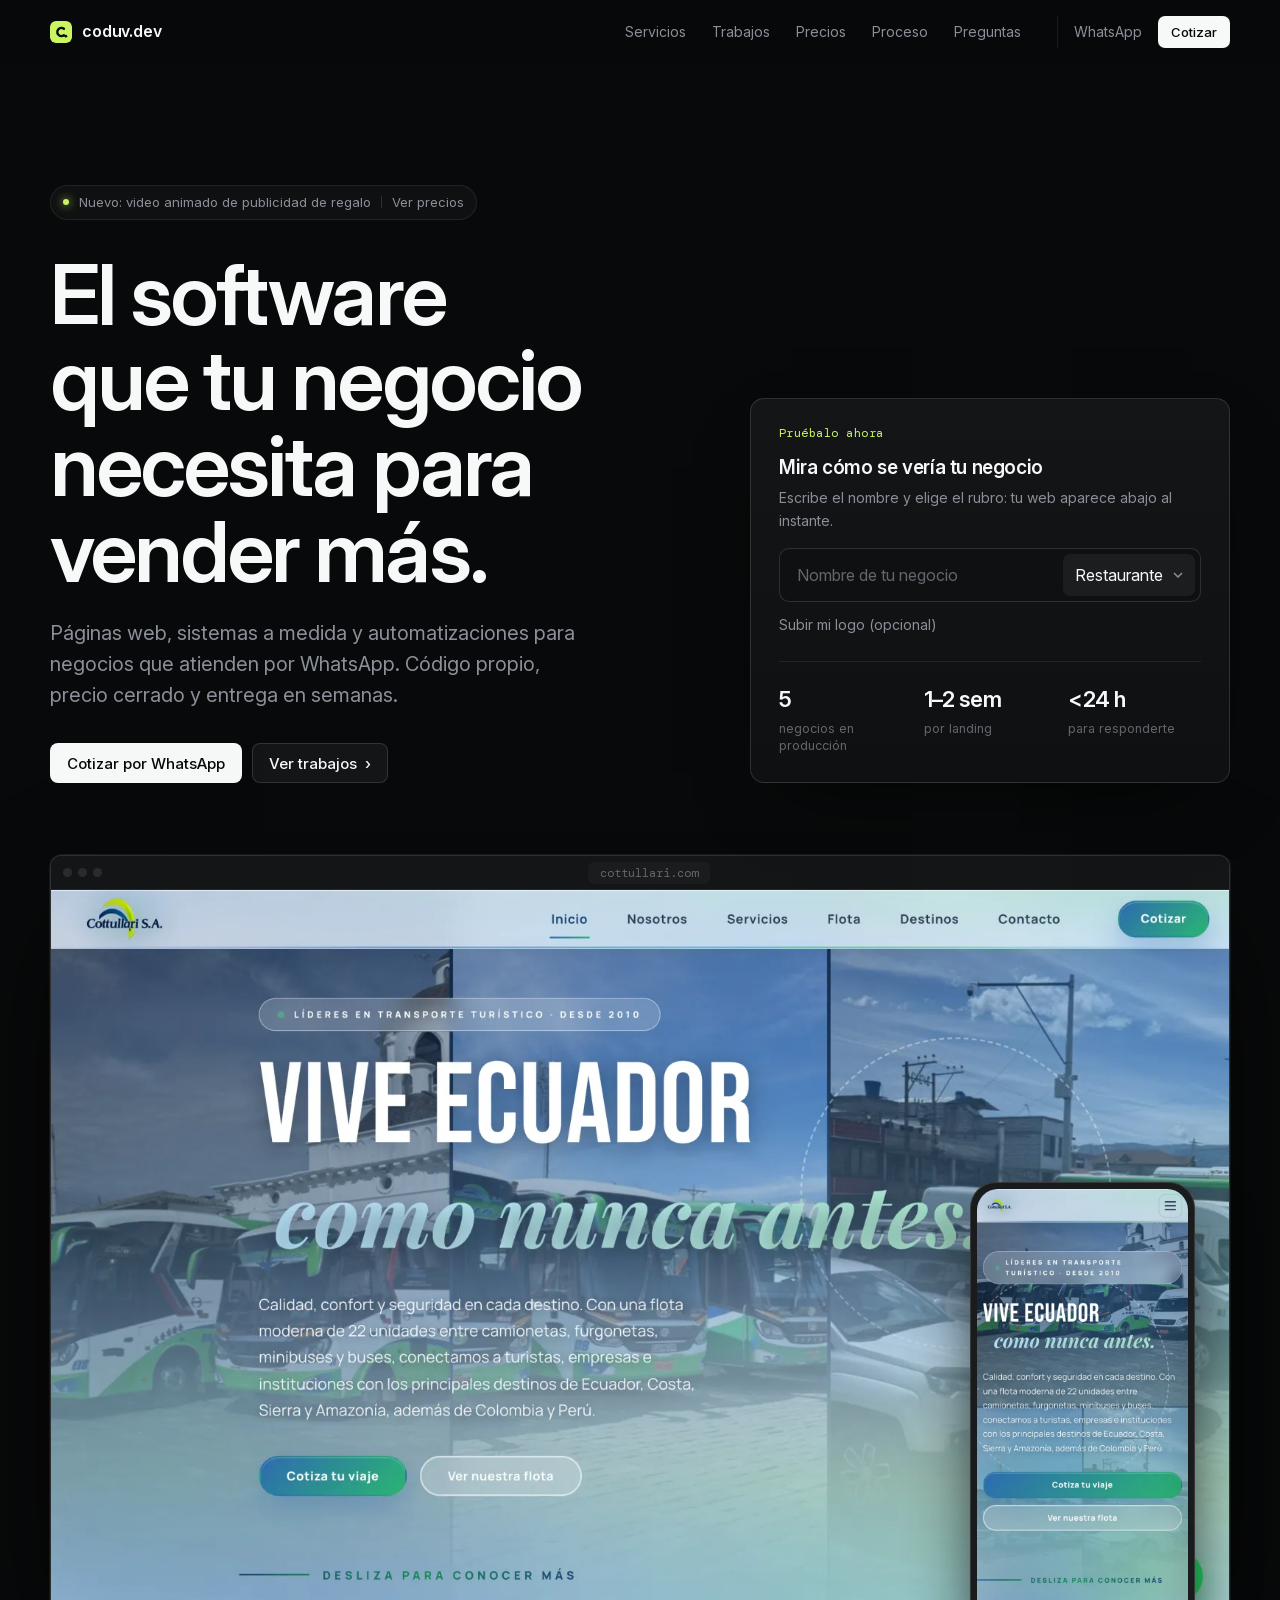
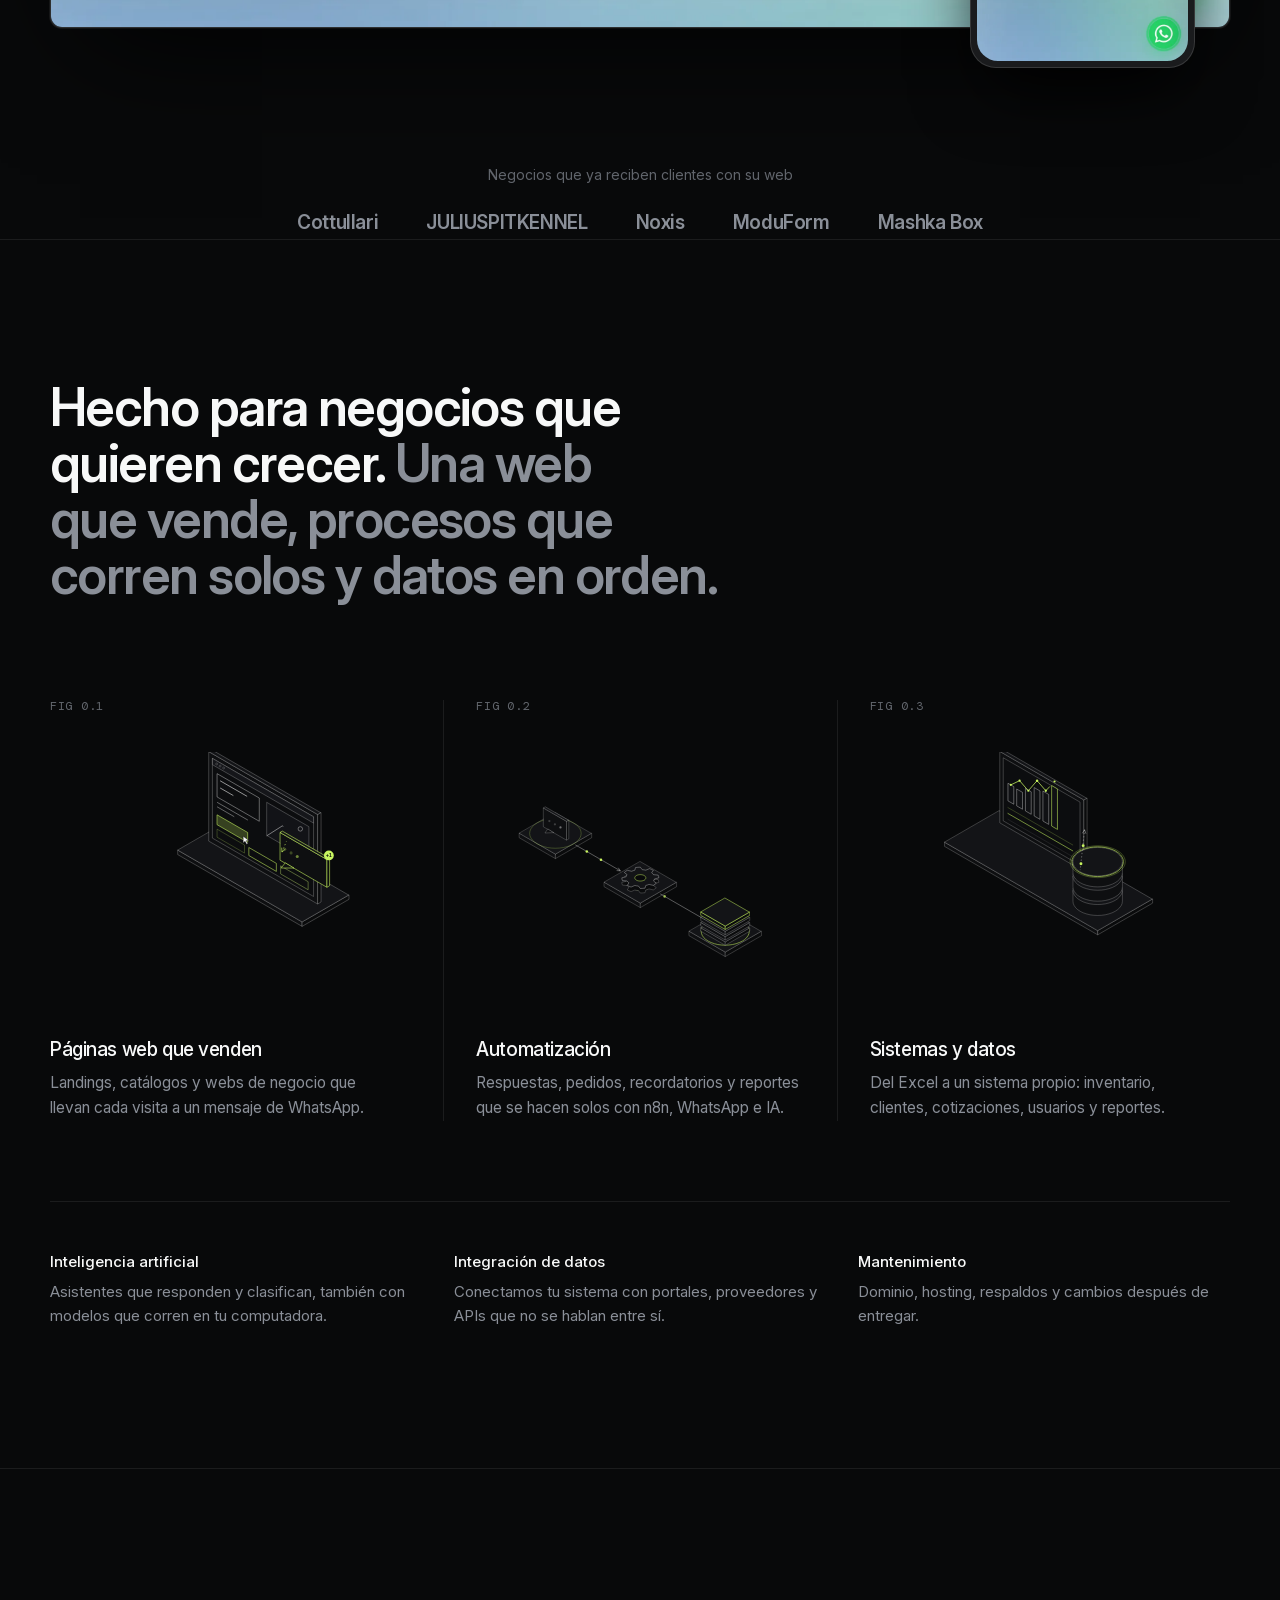
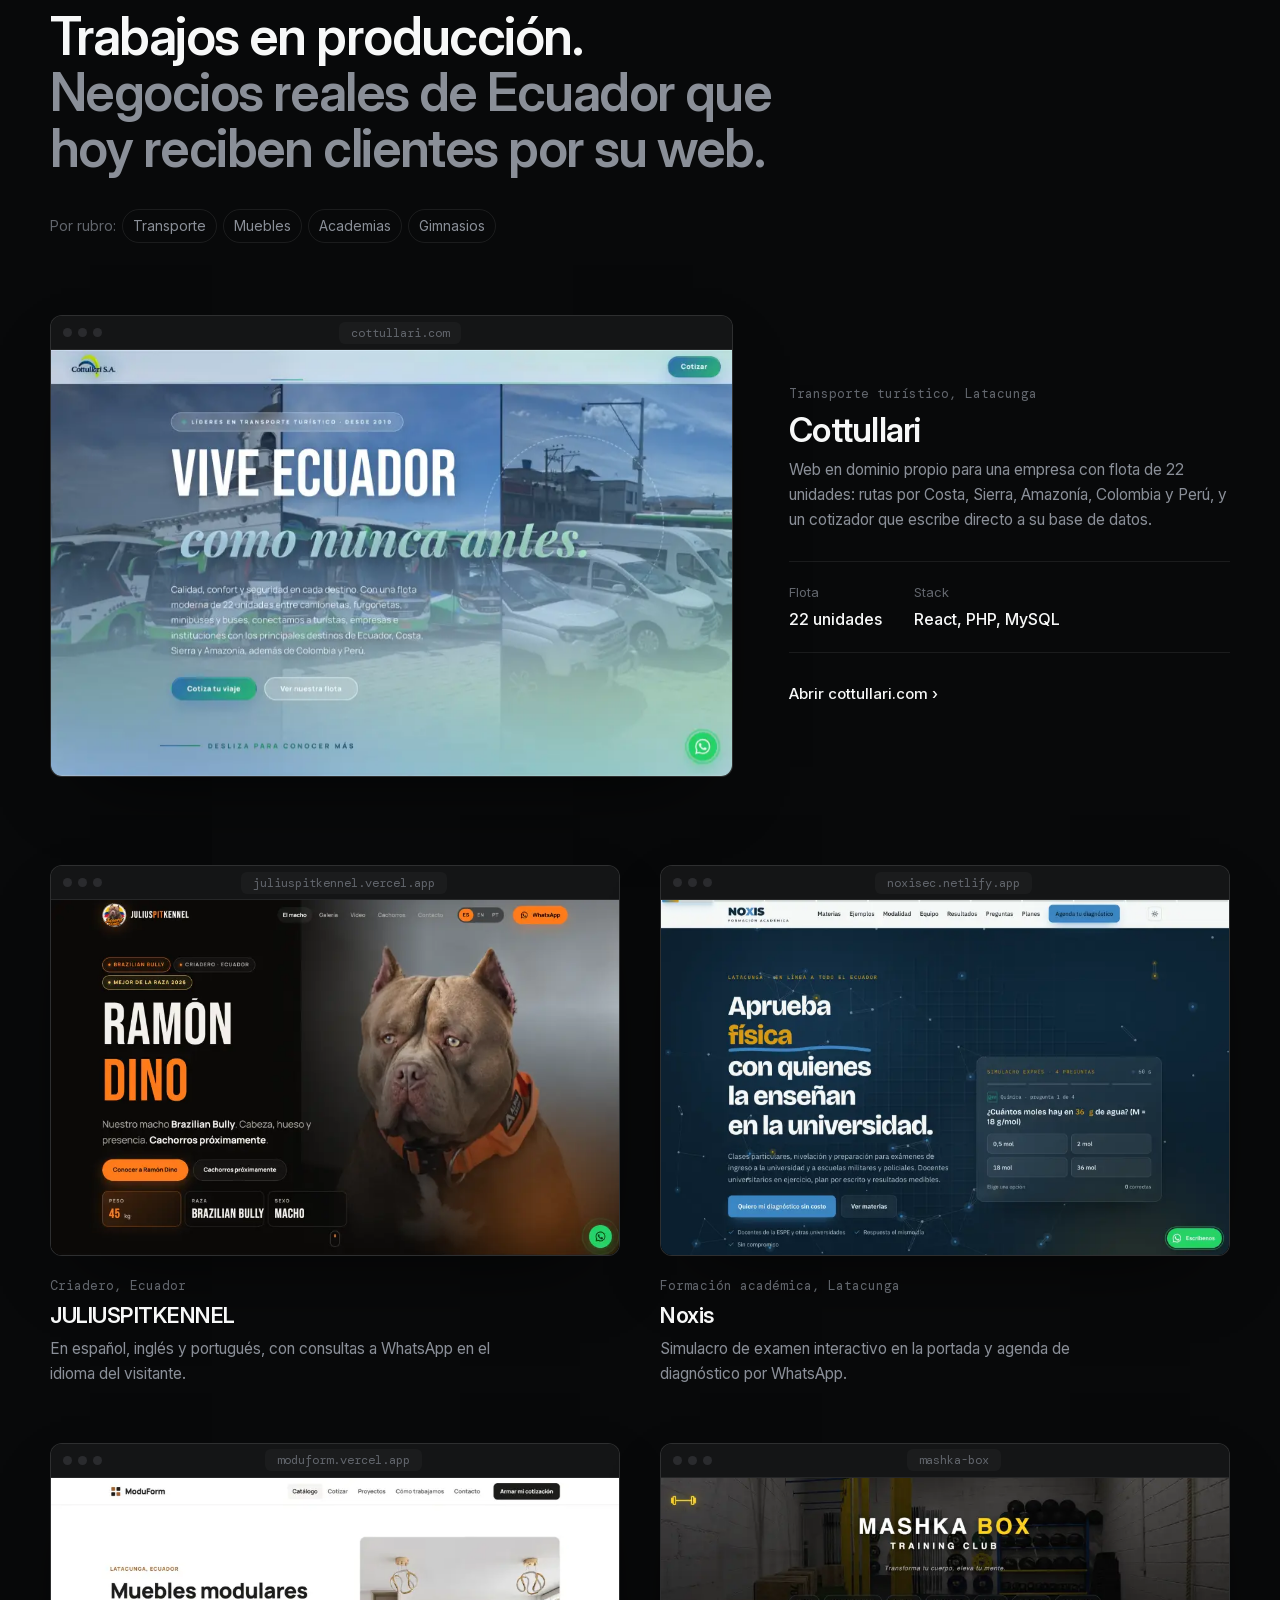
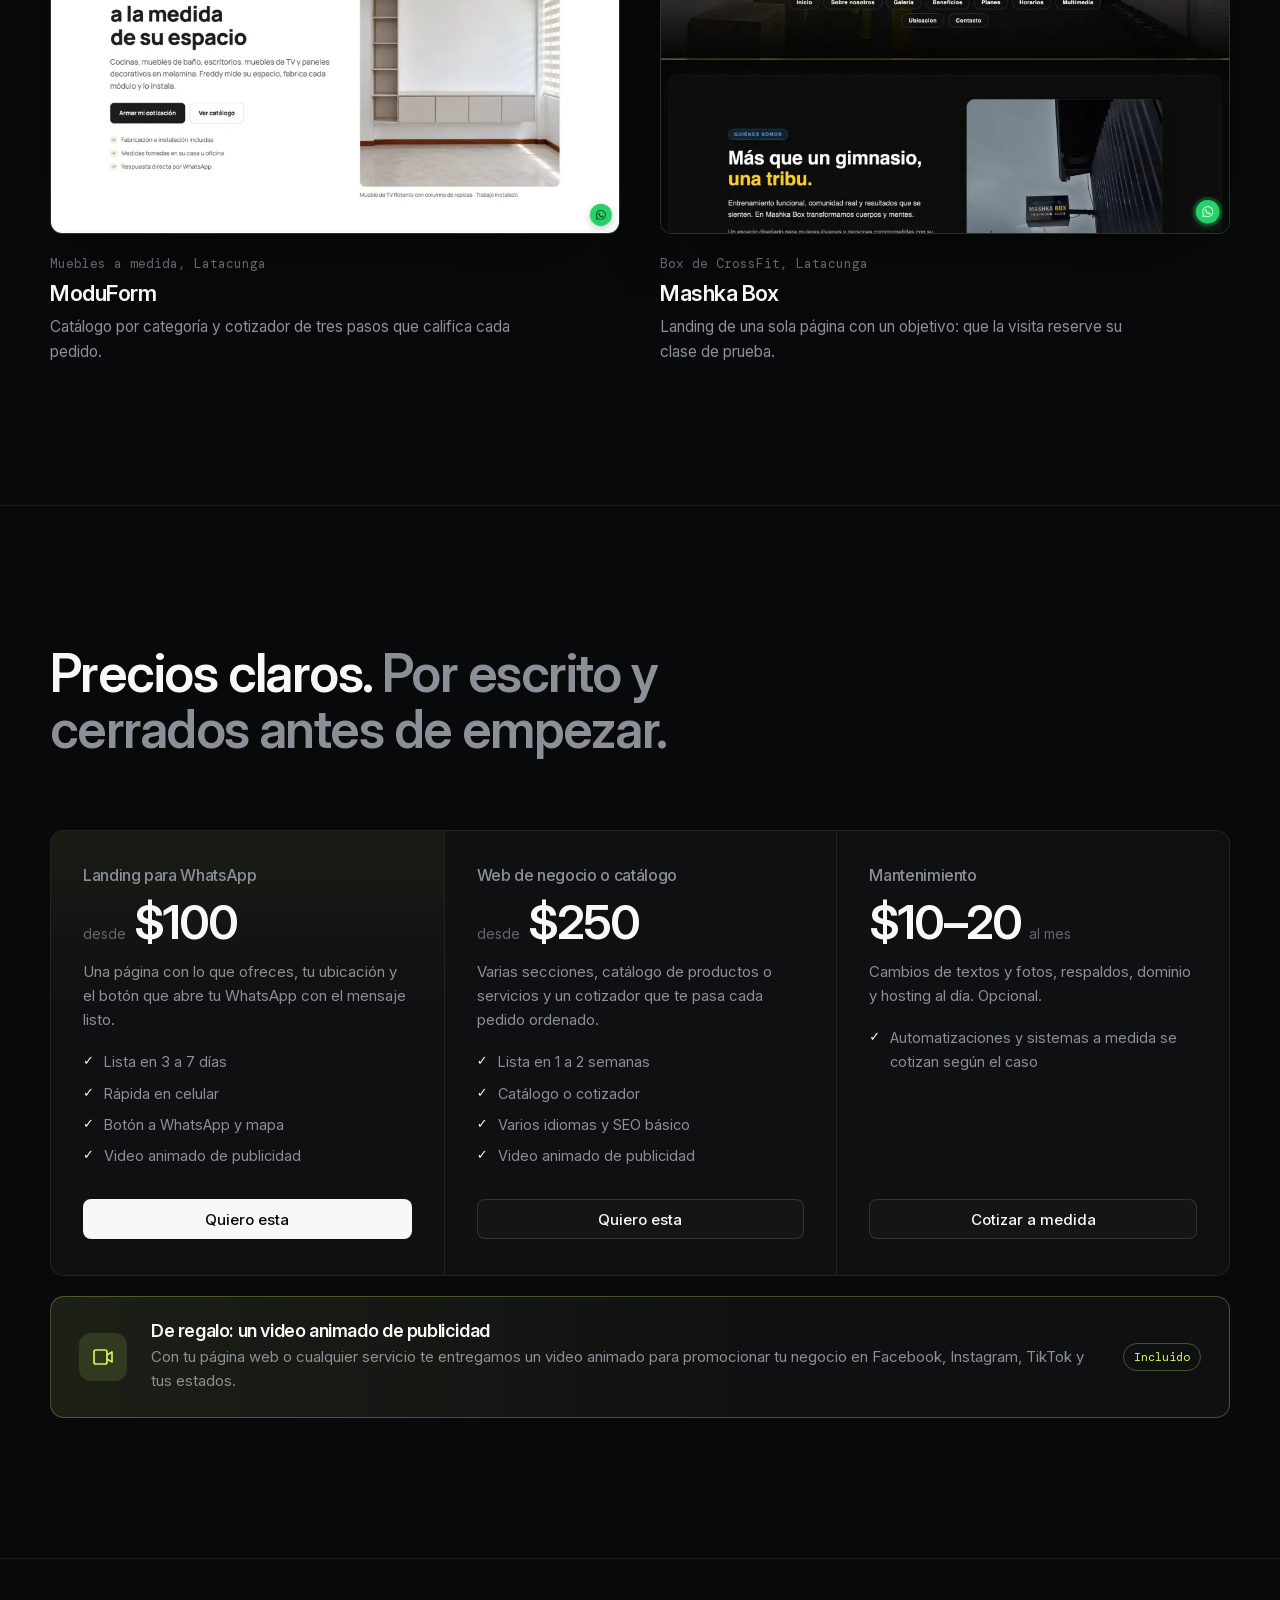
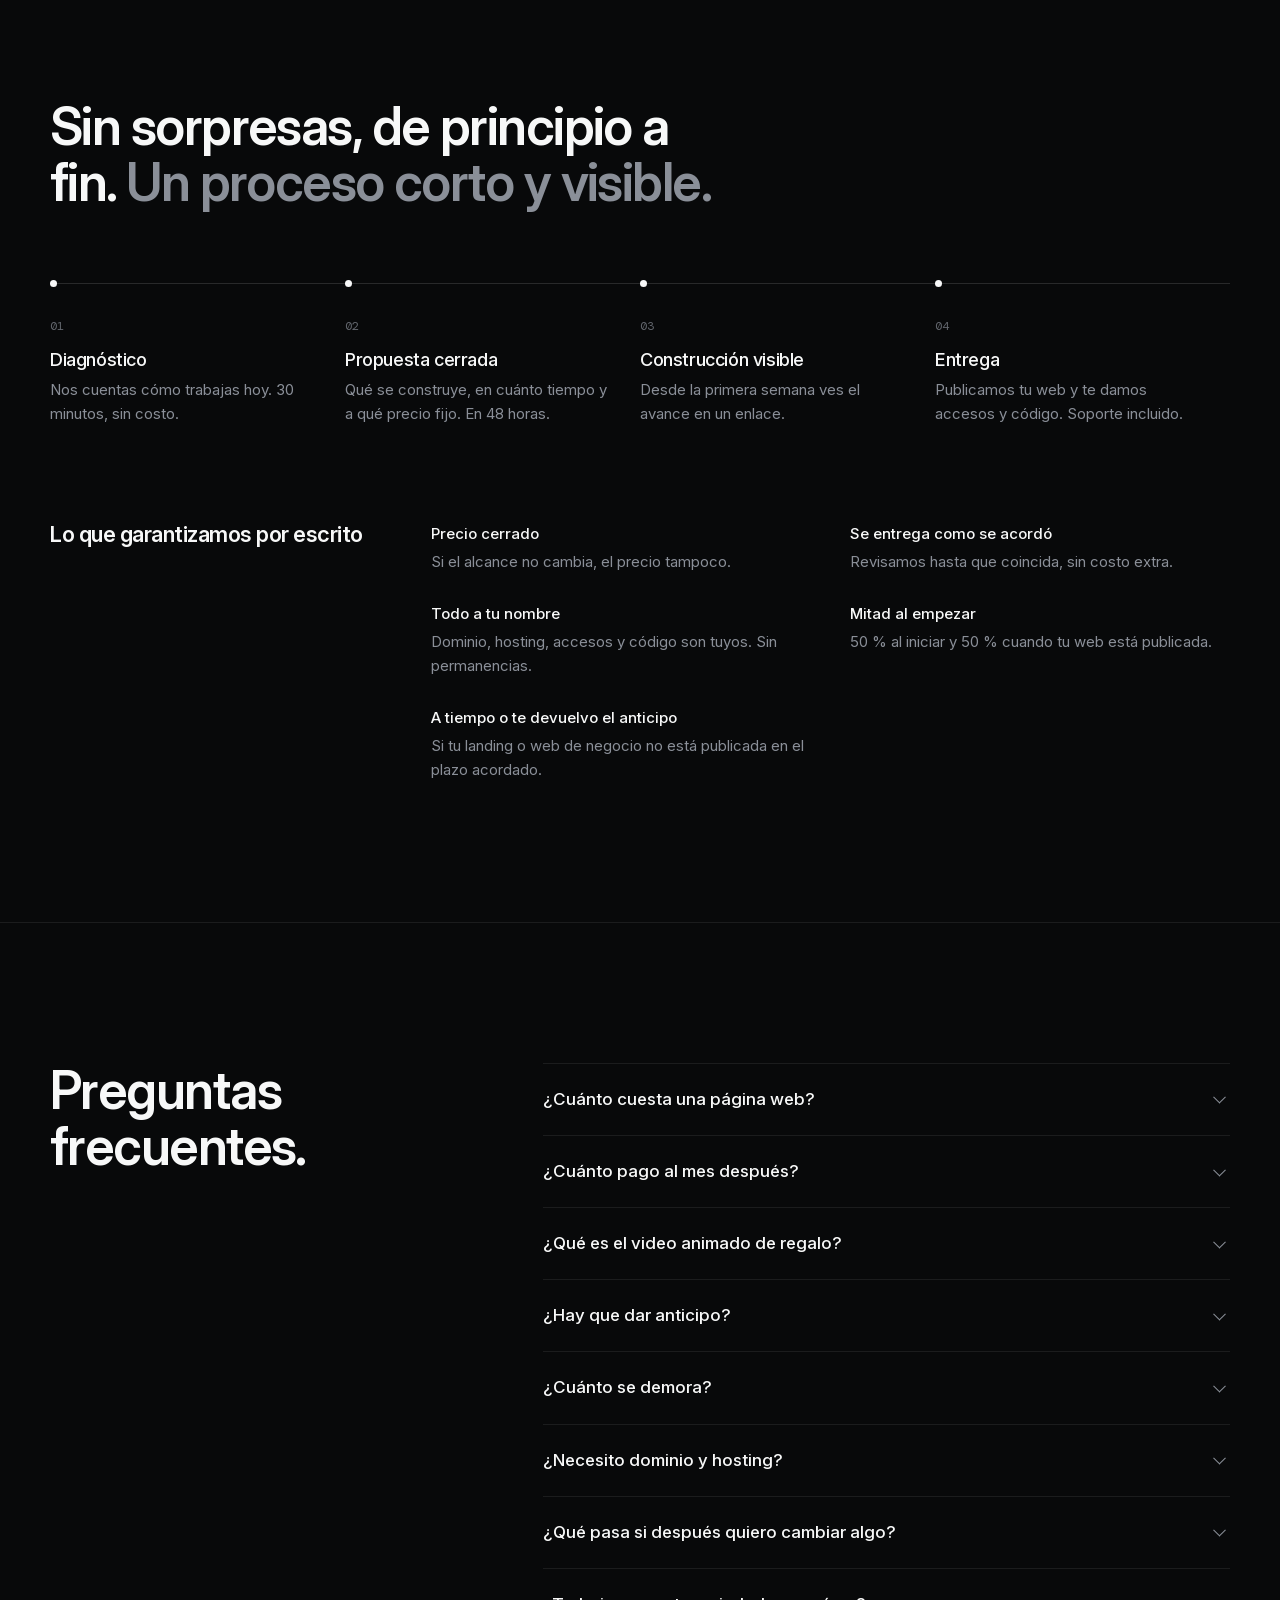
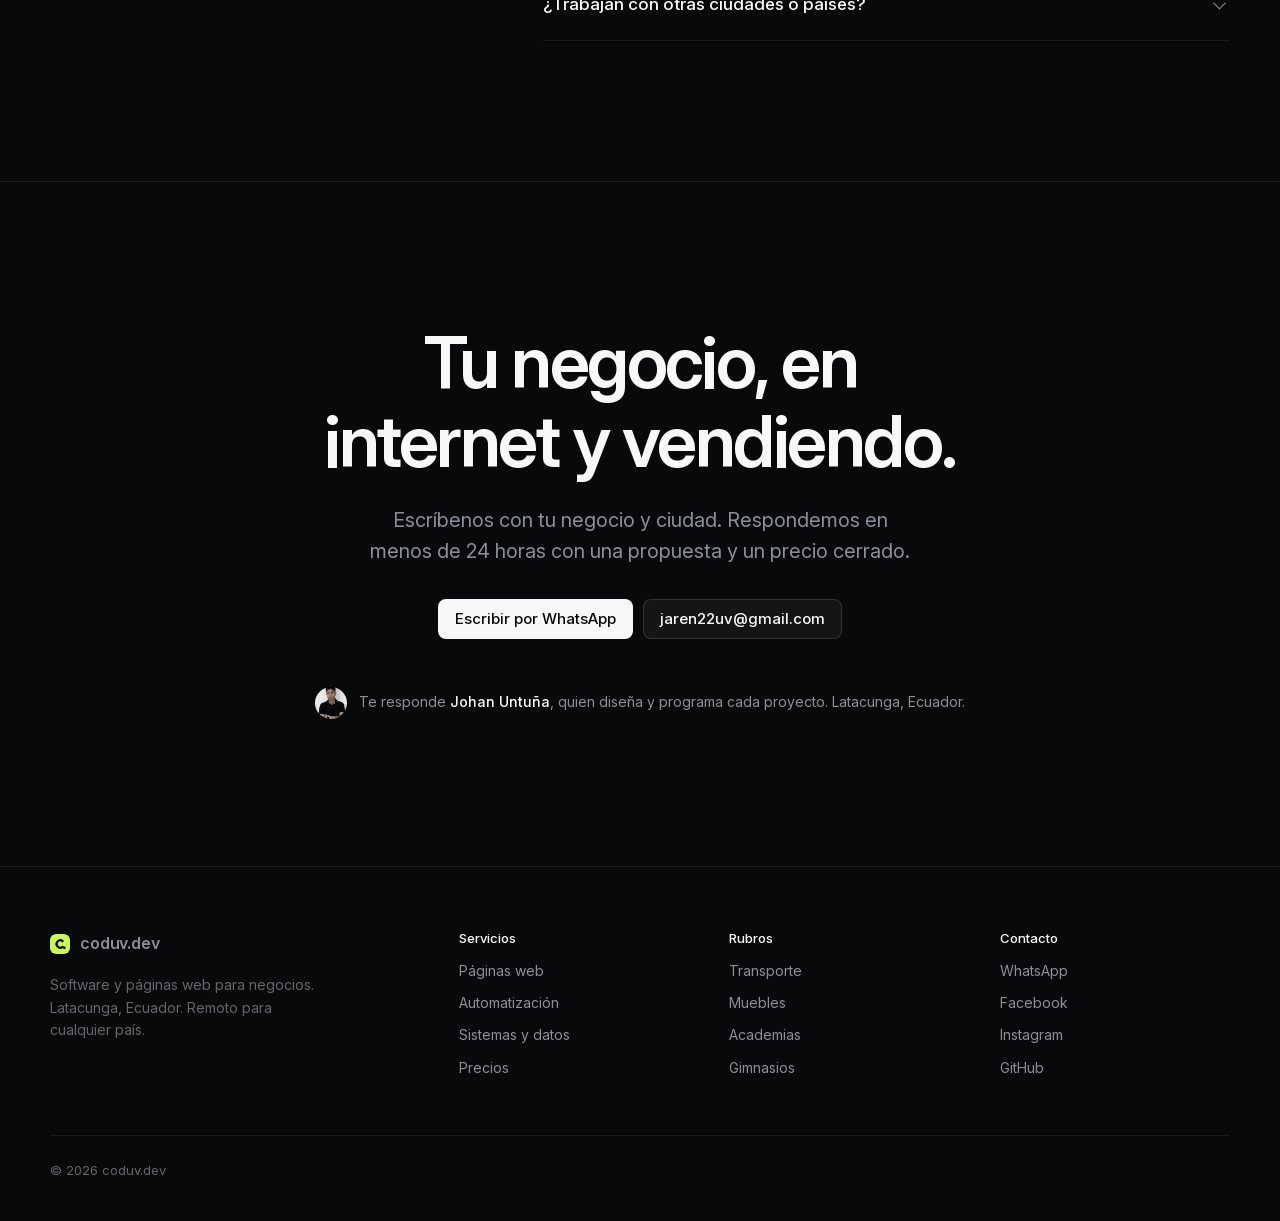
==== commit 7ccc9192: "v3: dibujos con más animación" ====
--- a/index.html
+++ b/index.html
@@ -19,9 +19,9 @@
 <link rel="apple-touch-icon" href="img/brand/mark-160.png">
 <link rel="preload" as="font" href="fonts/inter-var-latin.woff2" type="font/woff2" crossorigin>
 <link rel="preload" as="image" href="img/v2/cottullari.webp" type="image/webp" fetchpriority="high">
-<link rel="stylesheet" href="css/fonts.css?v=8">
-<link rel="stylesheet" href="css/fonts-inter.css?v=8">
-<link rel="stylesheet" href="css/v3.css?v=8">
+<link rel="stylesheet" href="css/fonts.css?v=9">
+<link rel="stylesheet" href="css/fonts-inter.css?v=9">
+<link rel="stylesheet" href="css/v3.css?v=9">
 <script type="application/ld+json">
 {
   "@context": "https://schema.org",
@@ -352,6 +352,6 @@
 
 <div class="bar"><a class="btn btn--light js-wa" href="#contacto">Cotizar por WhatsApp</a></div>
 
-<script src="js/v2.js?v=8" defer></script>
+<script src="js/v2.js?v=9" defer></script>
 </body>
 </html>
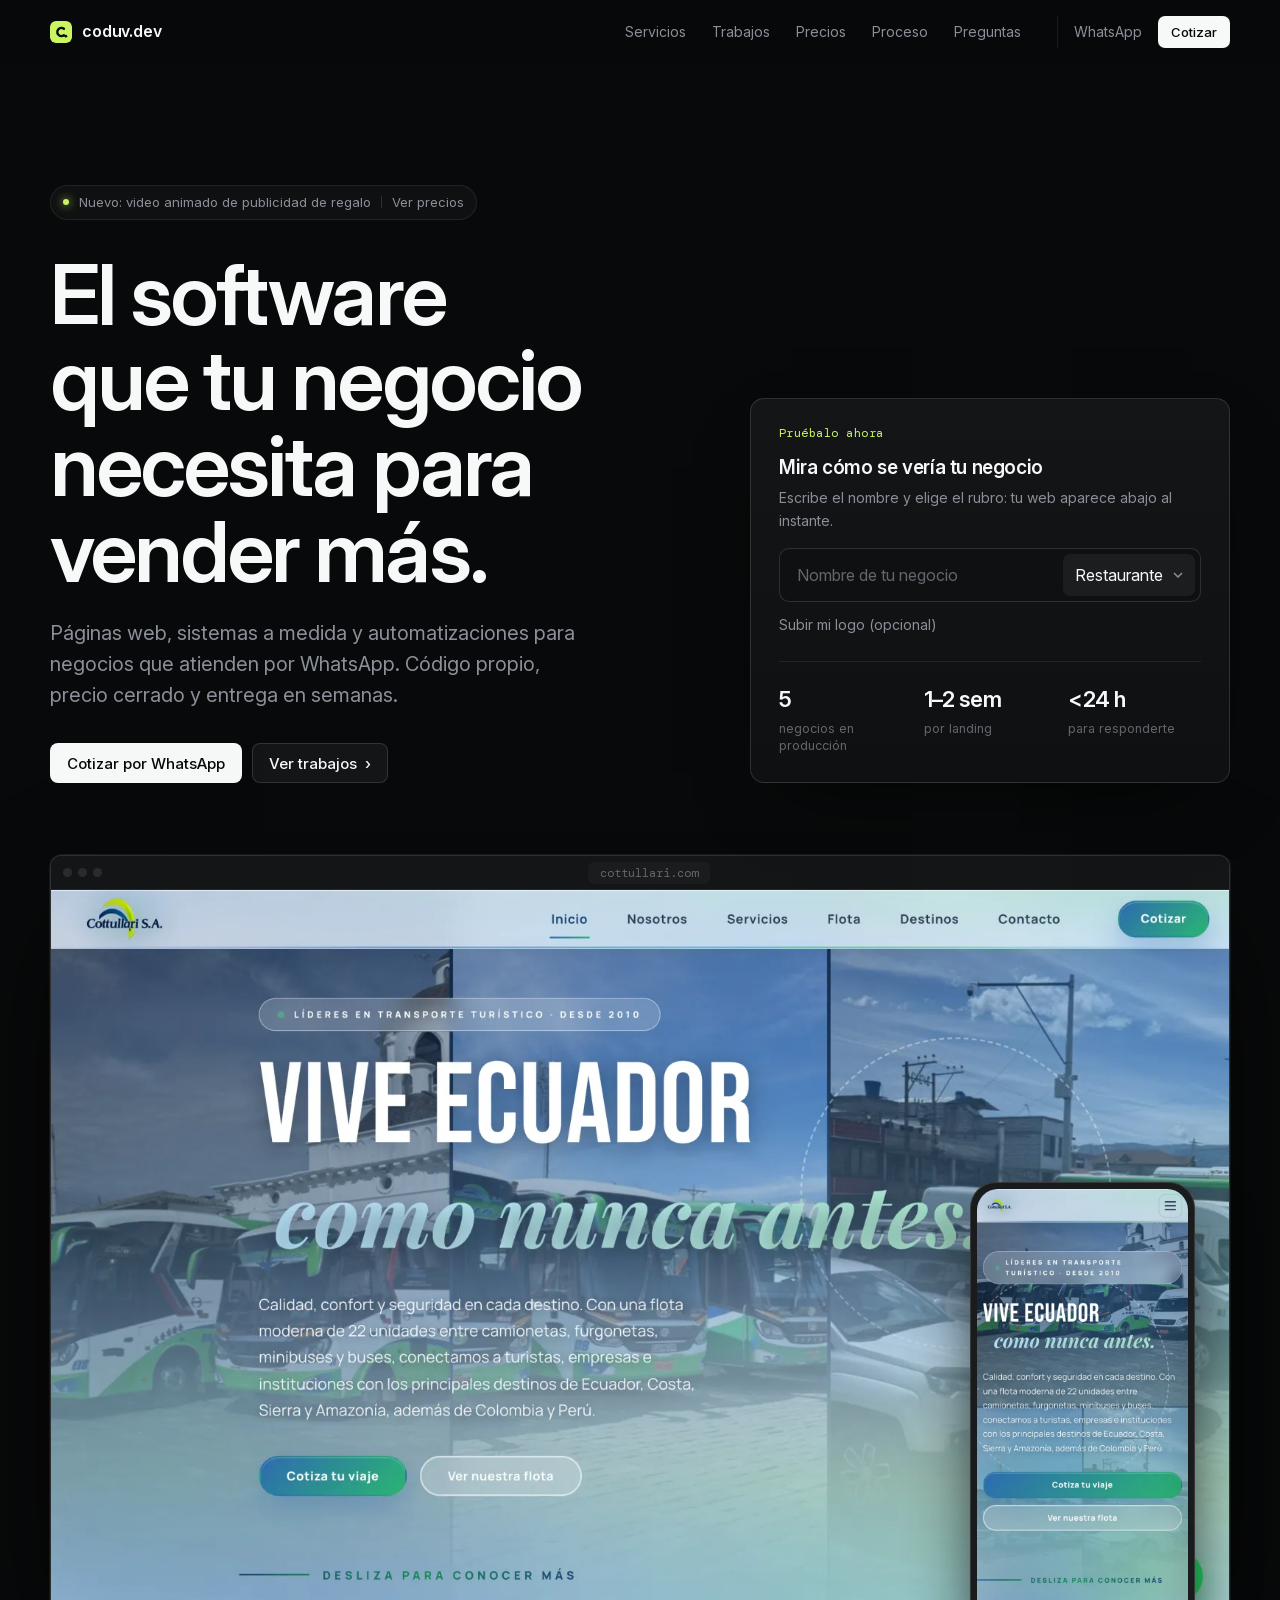
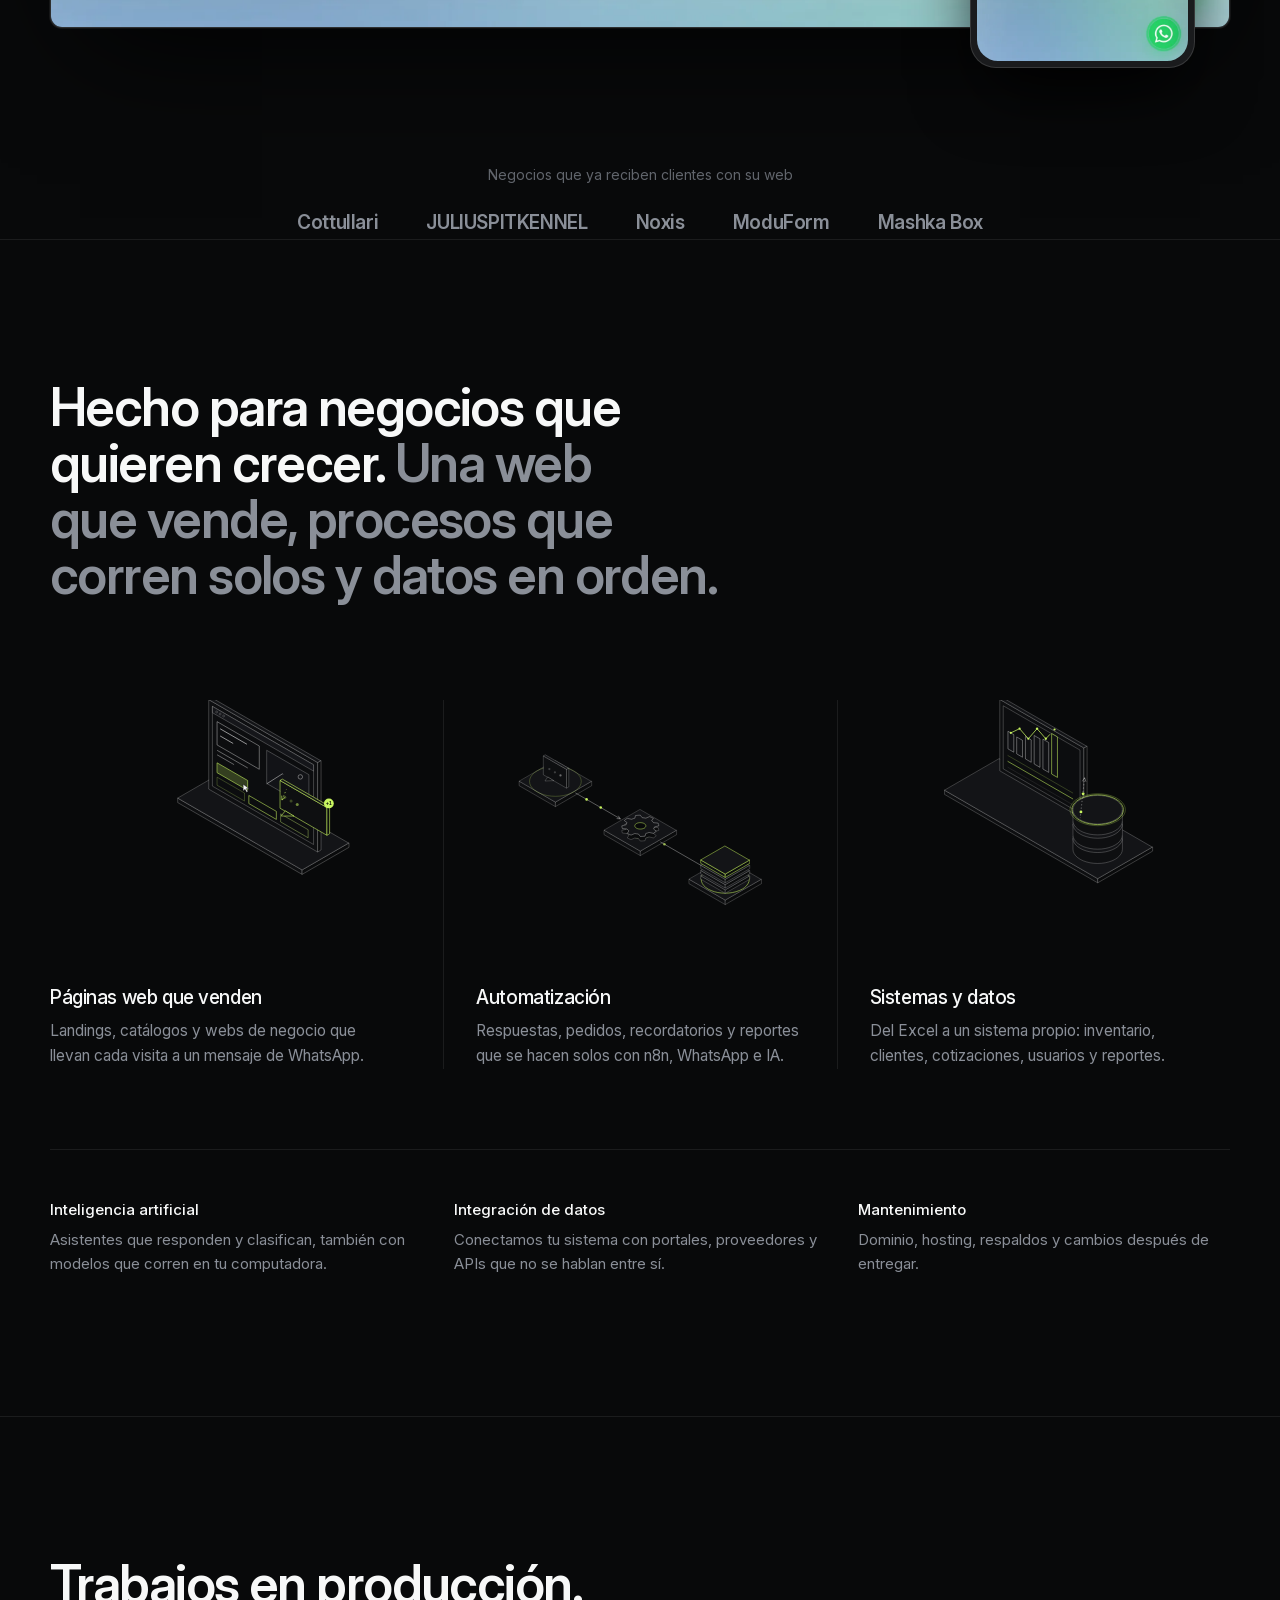
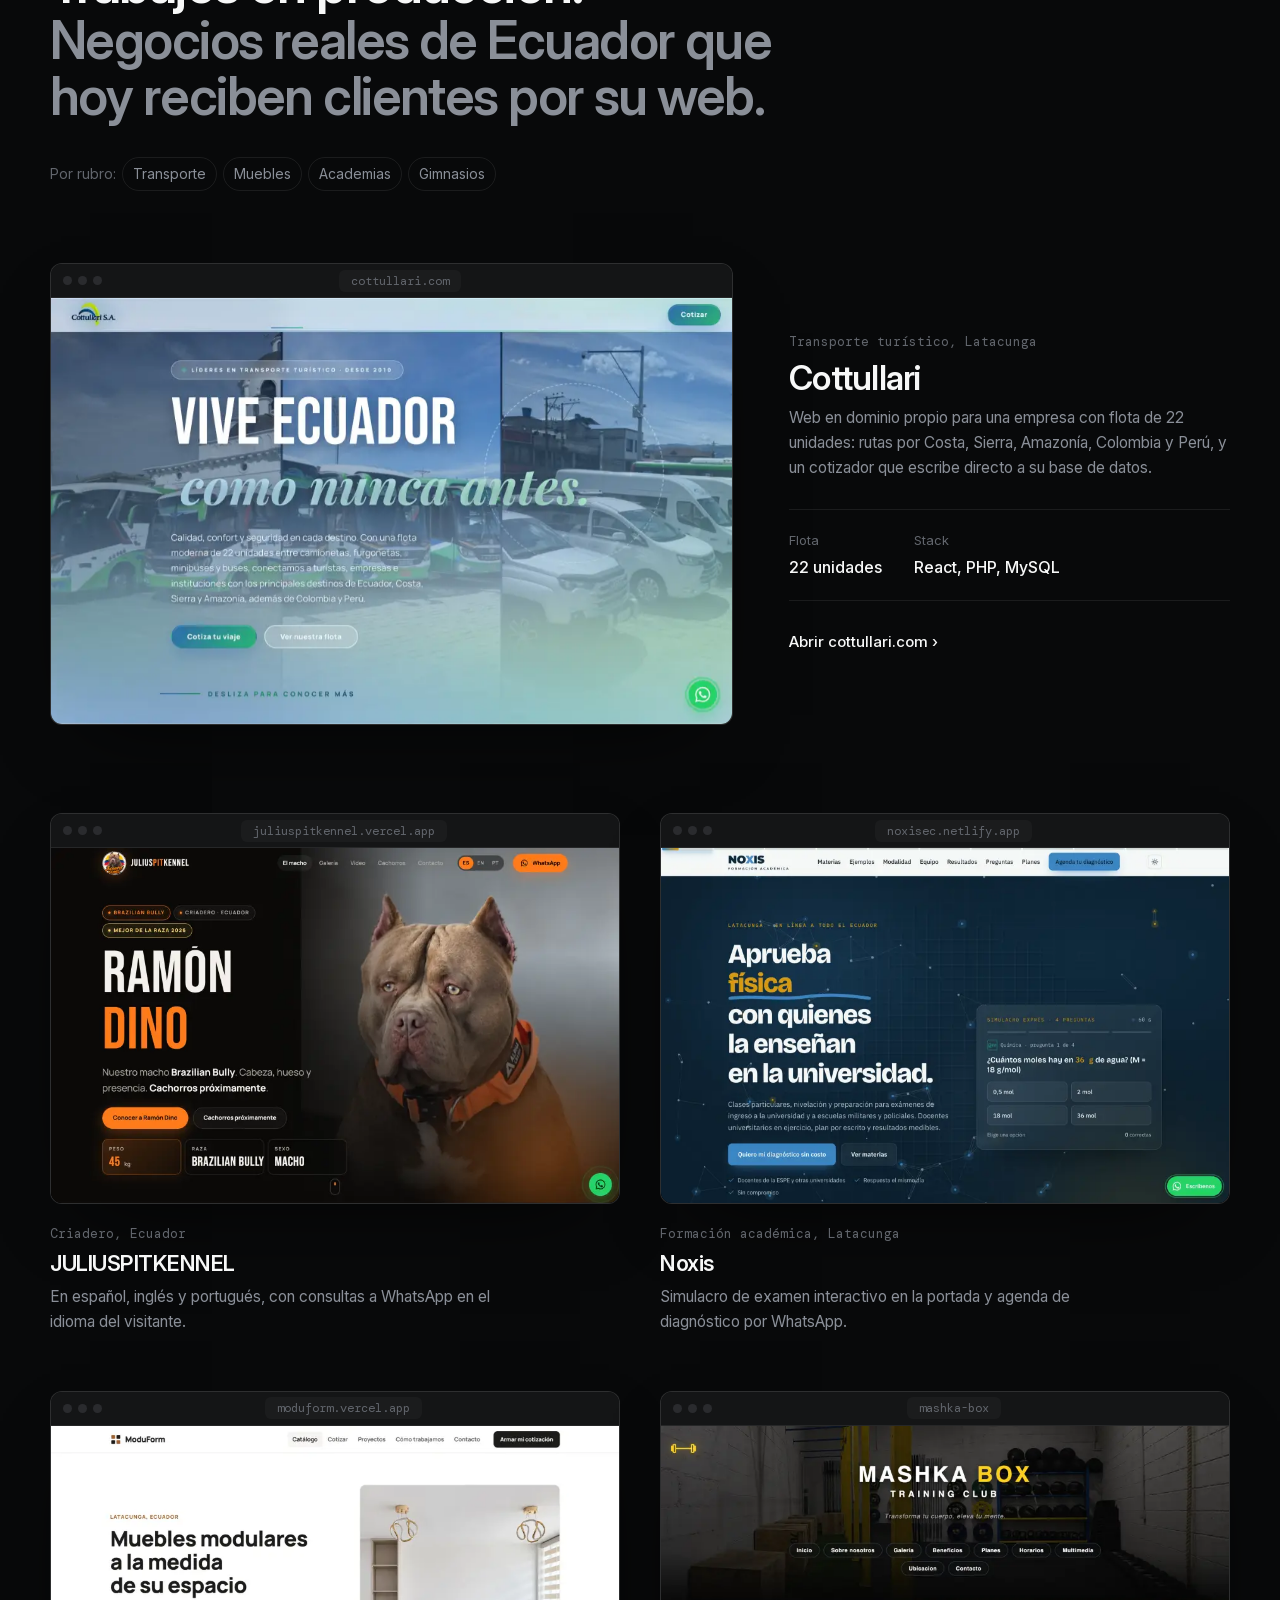
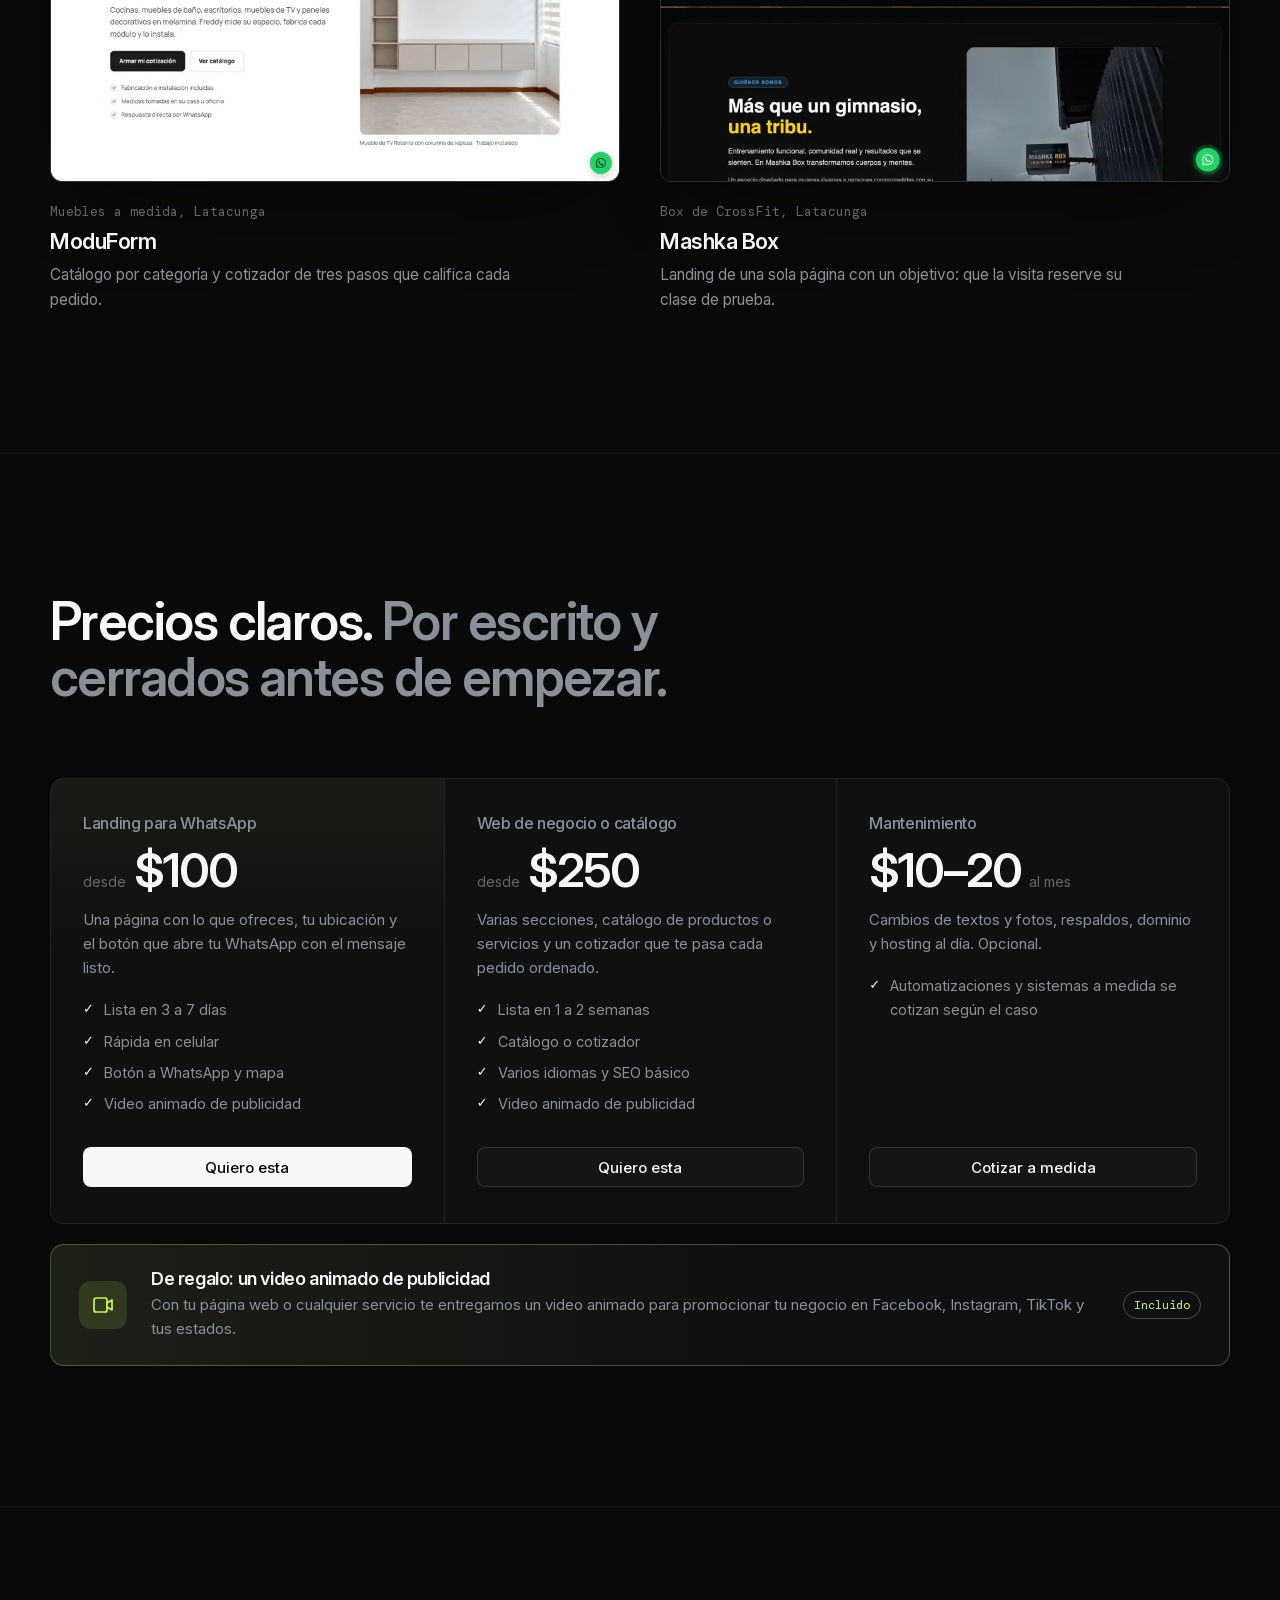
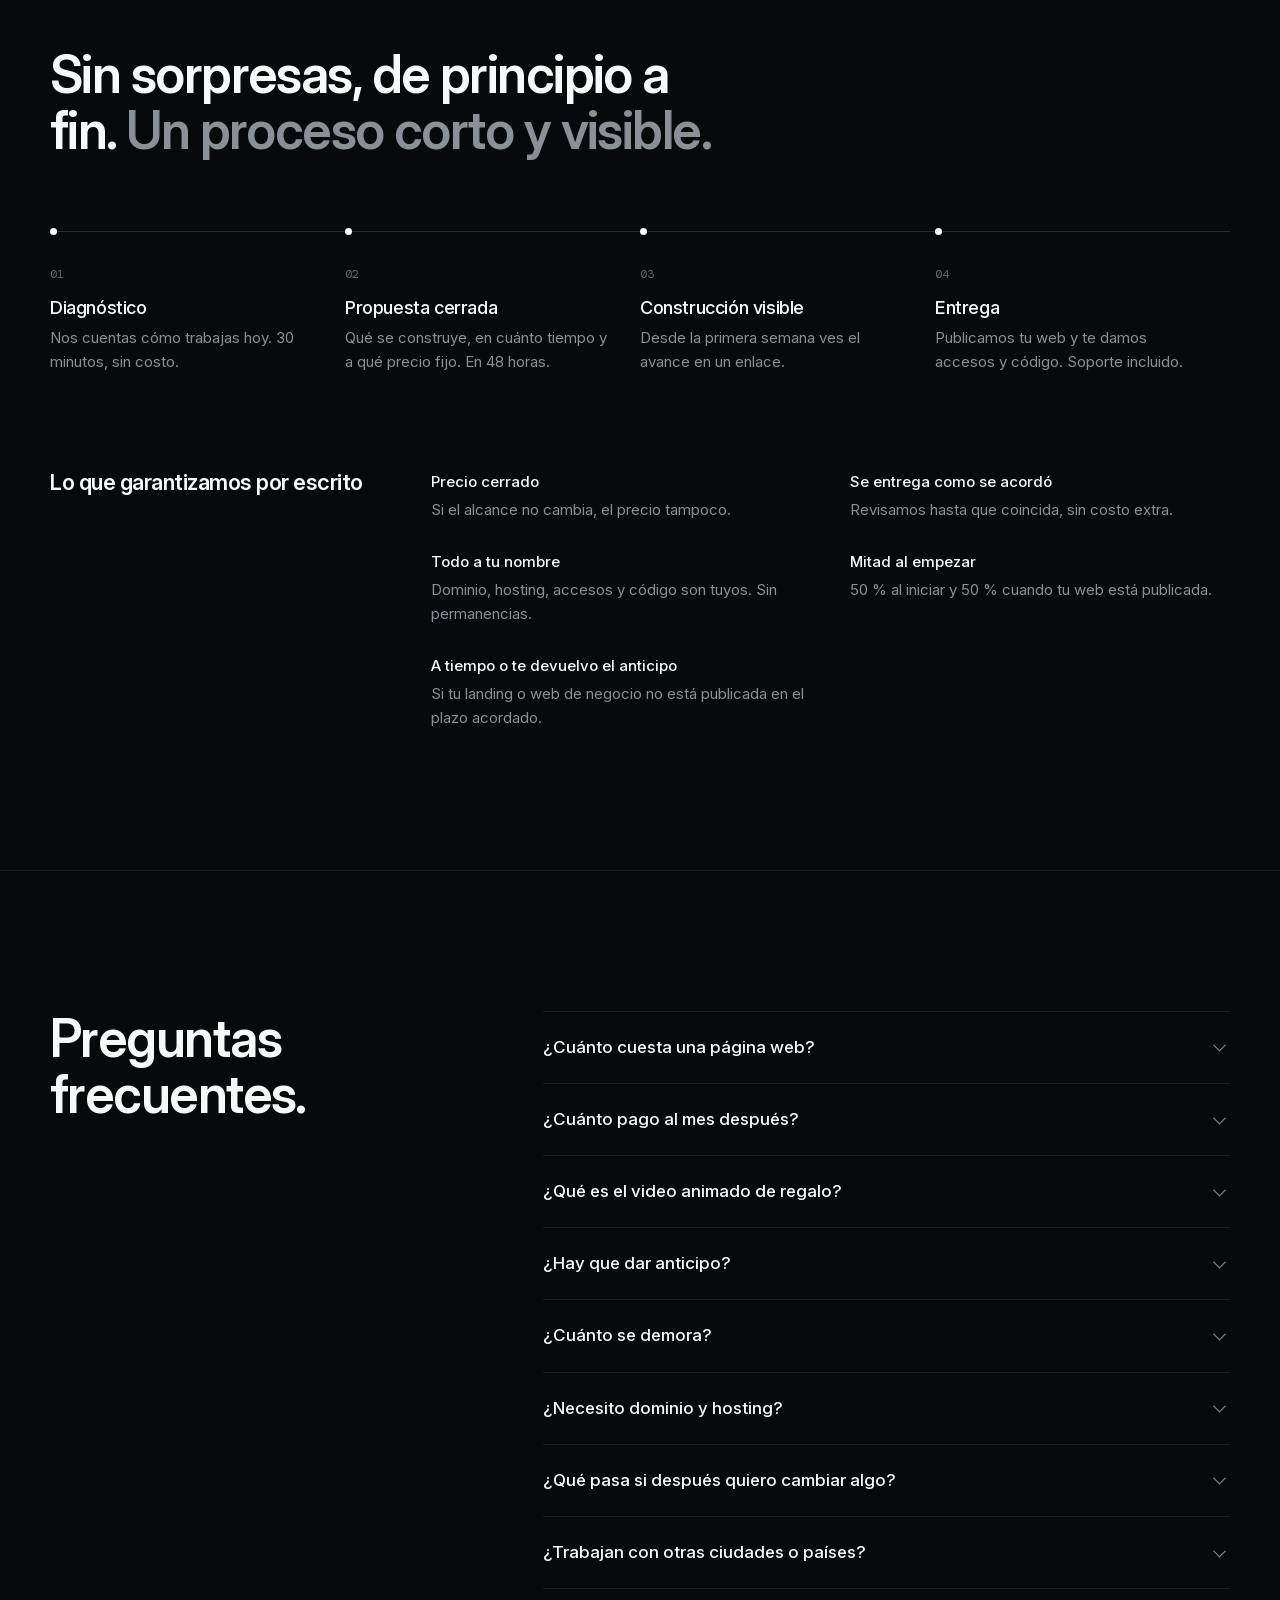
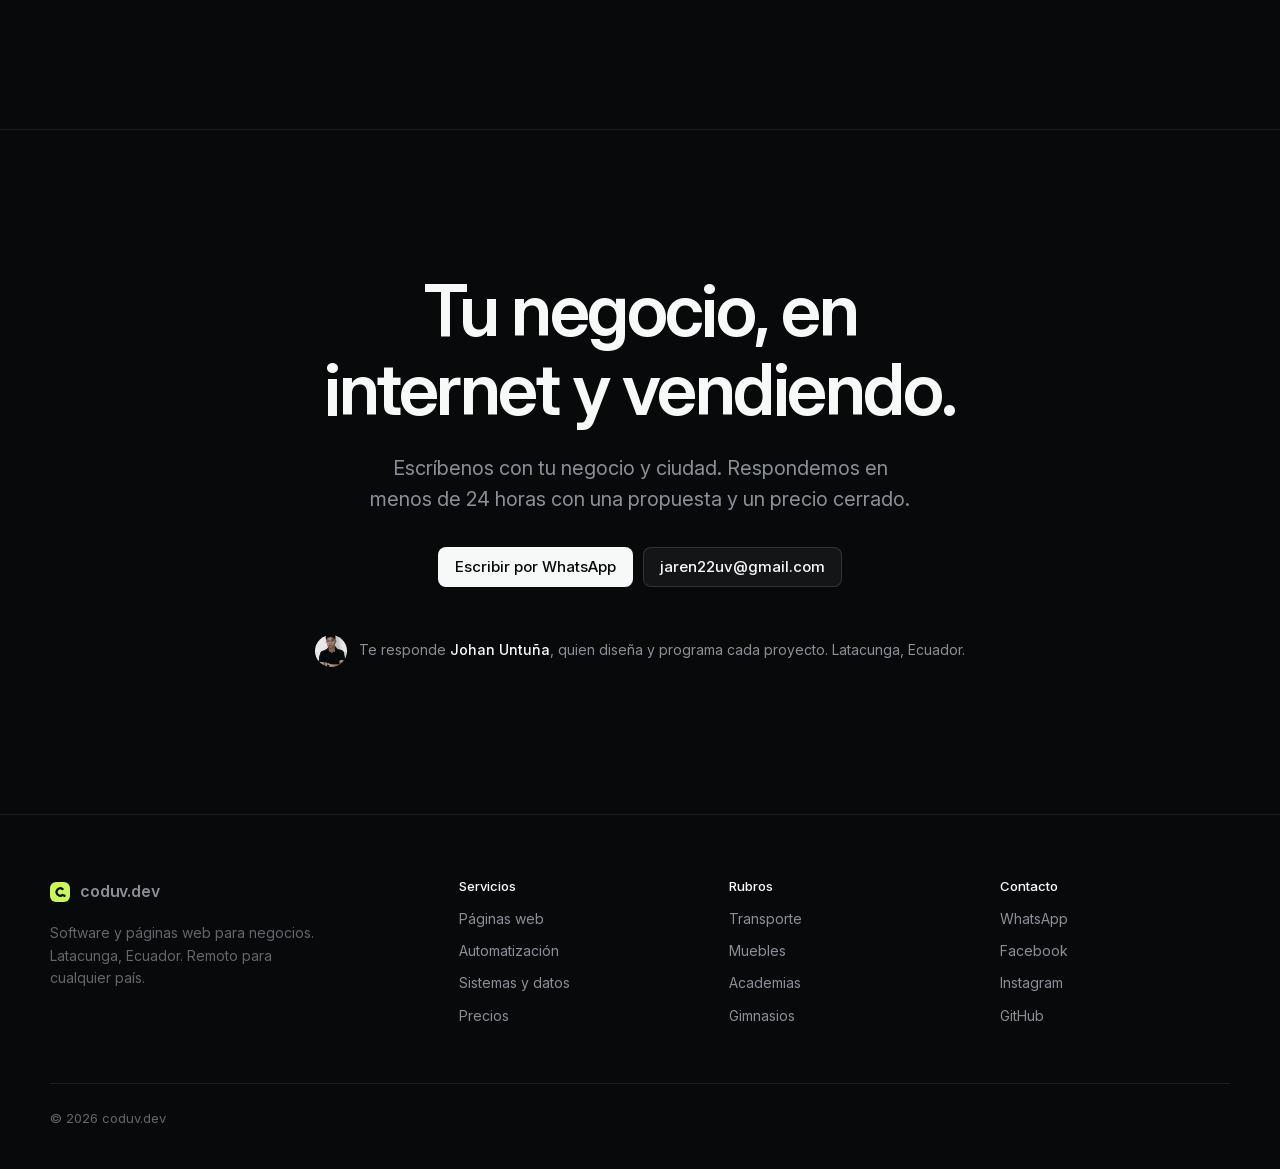
==== commit 65067c26: "v3: sin etiquetas FIG" ====
--- a/index.html
+++ b/index.html
@@ -150,19 +150,16 @@
 
     <div class="figs">
       <article>
-        <p class="fig__n">FIG 0.1</p>
         <img src="img/v3/fig-web.svg" alt="" width="320" height="260" loading="lazy">
         <h3>Páginas web que venden</h3>
         <p>Landings, catálogos y webs de negocio que llevan cada visita a un mensaje de WhatsApp.</p>
       </article>
       <article>
-        <p class="fig__n">FIG 0.2</p>
         <img src="img/v3/fig-auto.svg" alt="" width="320" height="260" loading="lazy">
         <h3>Automatización</h3>
         <p>Respuestas, pedidos, recordatorios y reportes que se hacen solos con n8n, WhatsApp e IA.</p>
       </article>
       <article>
-        <p class="fig__n">FIG 0.3</p>
         <img src="img/v3/fig-sis.svg" alt="" width="320" height="260" loading="lazy">
         <h3>Sistemas y datos</h3>
         <p>Del Excel a un sistema propio: inventario, clientes, cotizaciones, usuarios y reportes.</p>
--- a/css/v3.css
+++ b/css/v3.css
@@ -161,7 +161,7 @@
 .figs article { padding: 0 32px; border-left: 1px solid var(--line); }
 .figs article:first-child { padding-left: 0; border-left: 0; }
 .fig__n { font: 400 12px/1 var(--mono); color: var(--dim); letter-spacing: .06em; }
-.figs img { width: 100%; height: 240px; object-fit: contain; margin: 40px 0 48px; }
+.figs img { width: 100%; height: 240px; object-fit: contain; margin: 0 0 48px; }
 .figs h3 { font-size: 19px; font-weight: 510; }
 .figs article p:last-child { margin-top: 10px; color: var(--muted); font-size: 15.5px; max-width: 34ch; }
 .also { list-style: none; padding: 48px 0 0; margin: 80px 0 0; border-top: 1px solid var(--line); display: grid; grid-template-columns: repeat(3, 1fr); gap: 32px; font-size: 15px; color: var(--muted); }
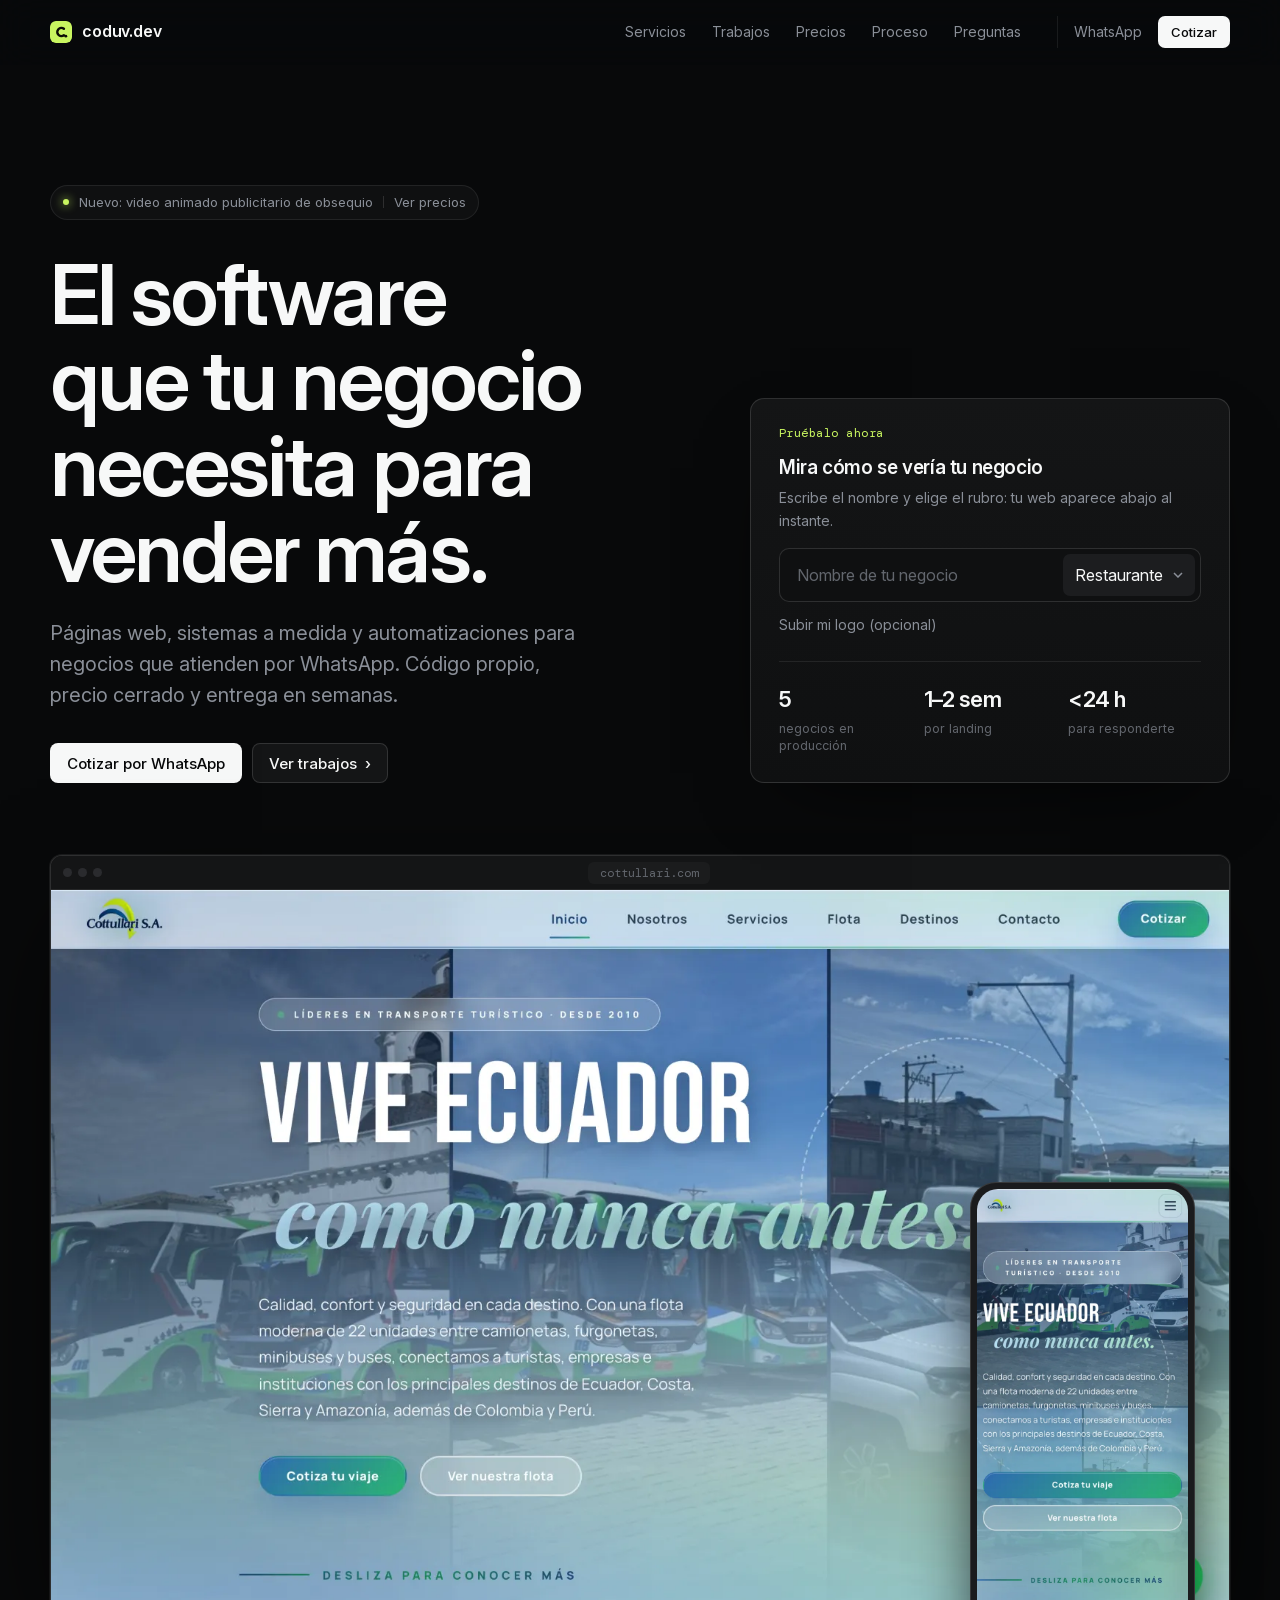
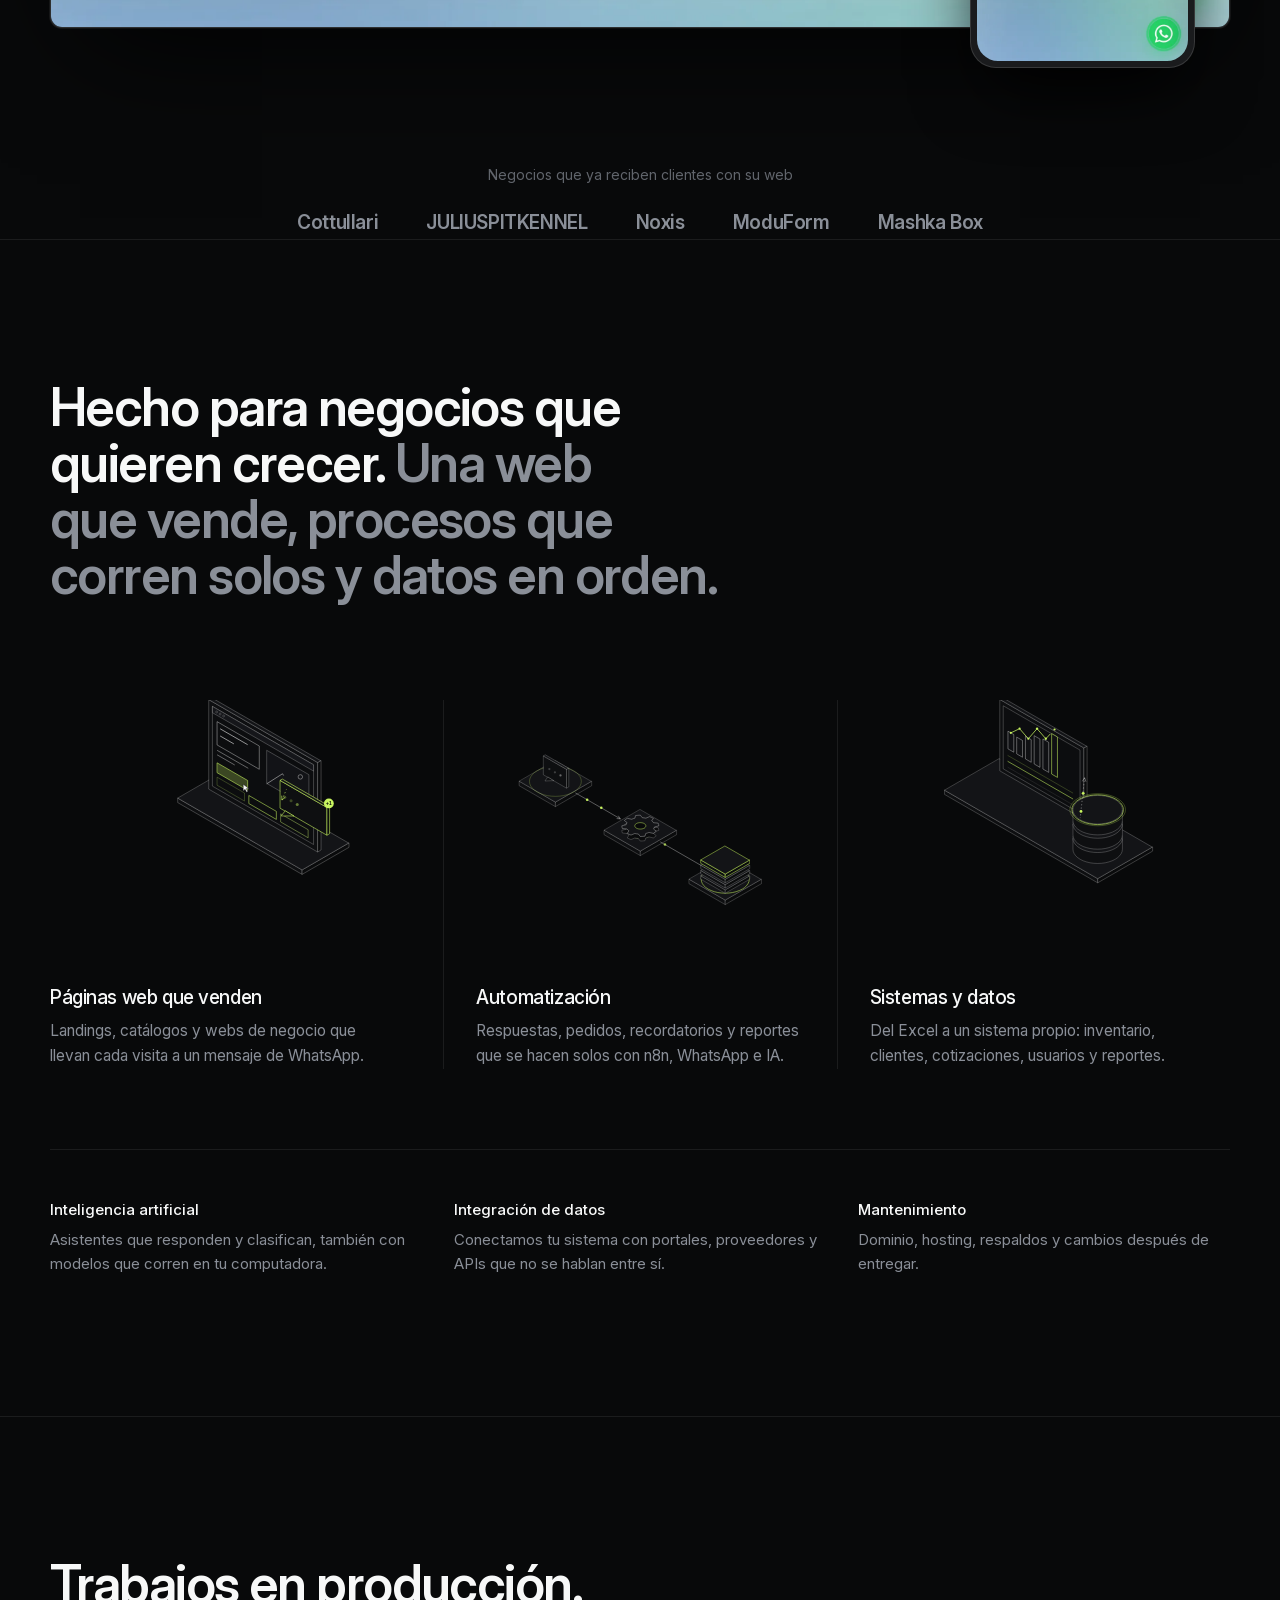
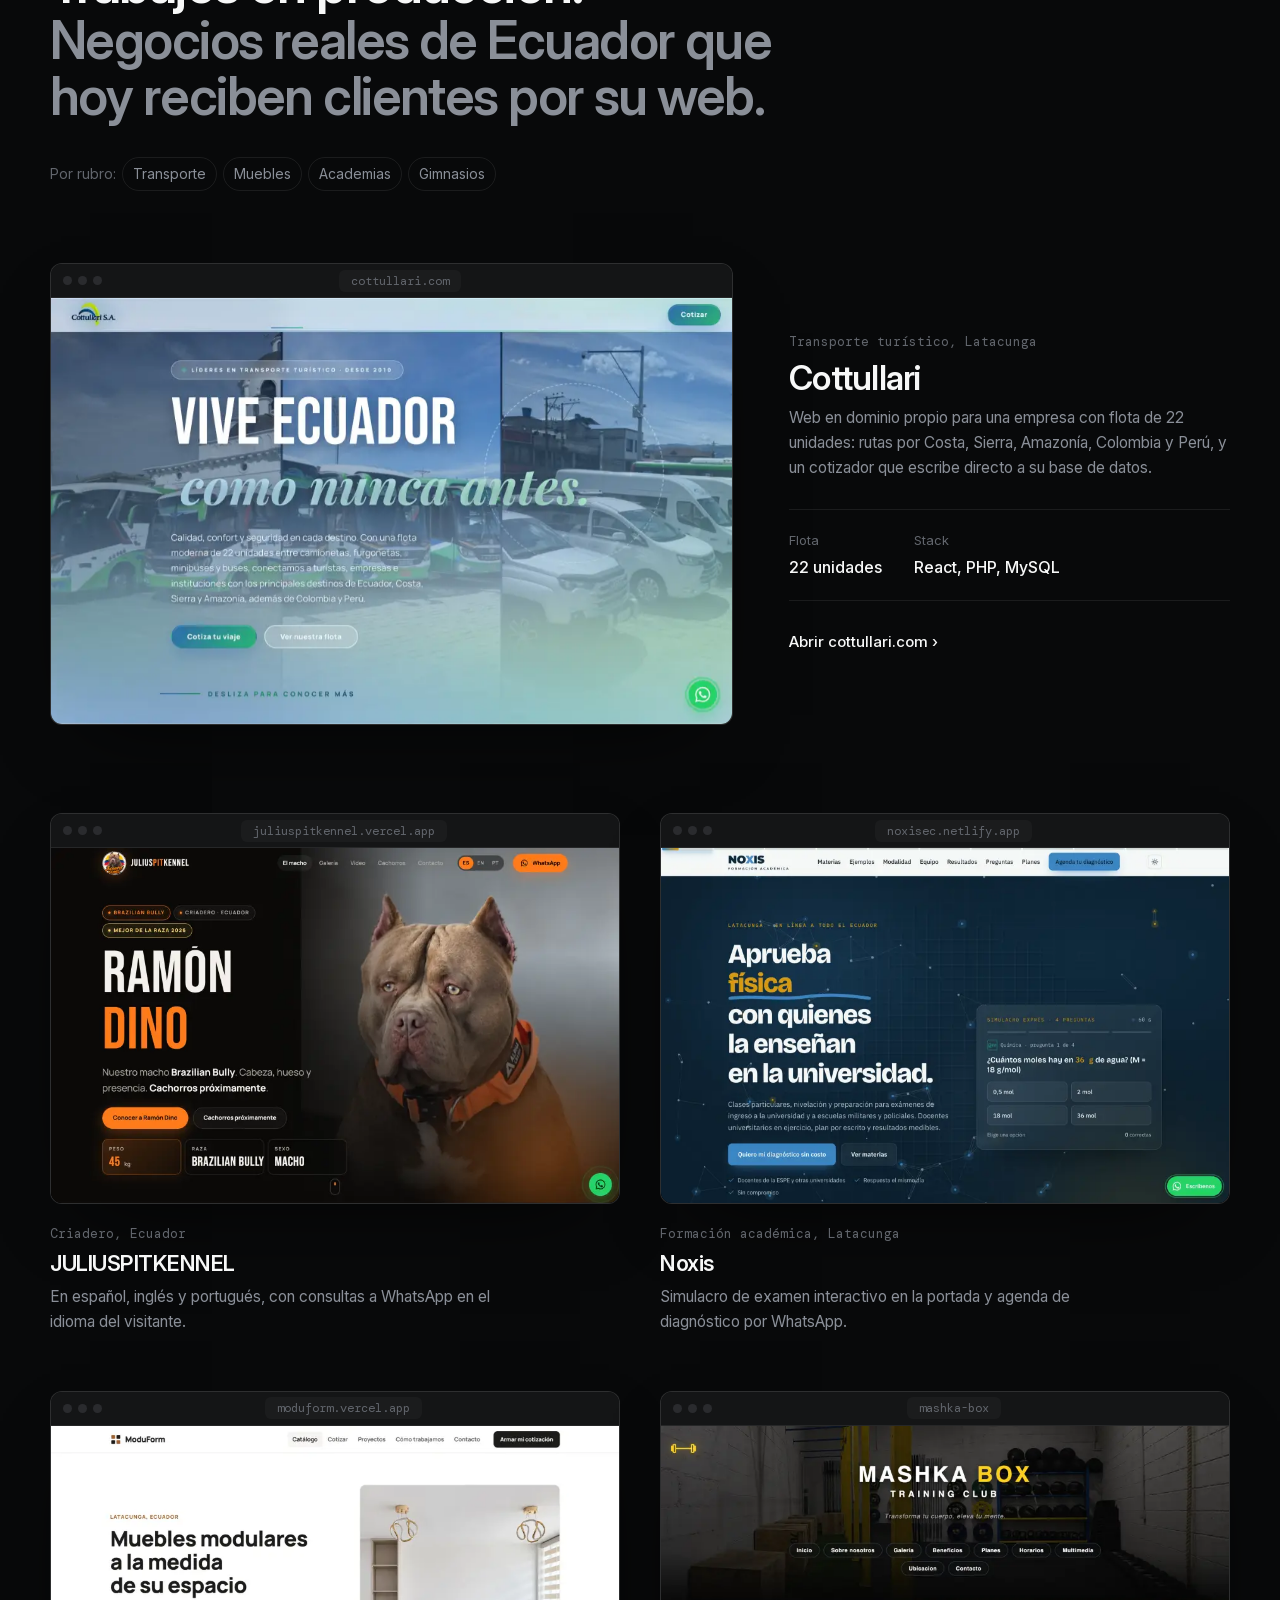
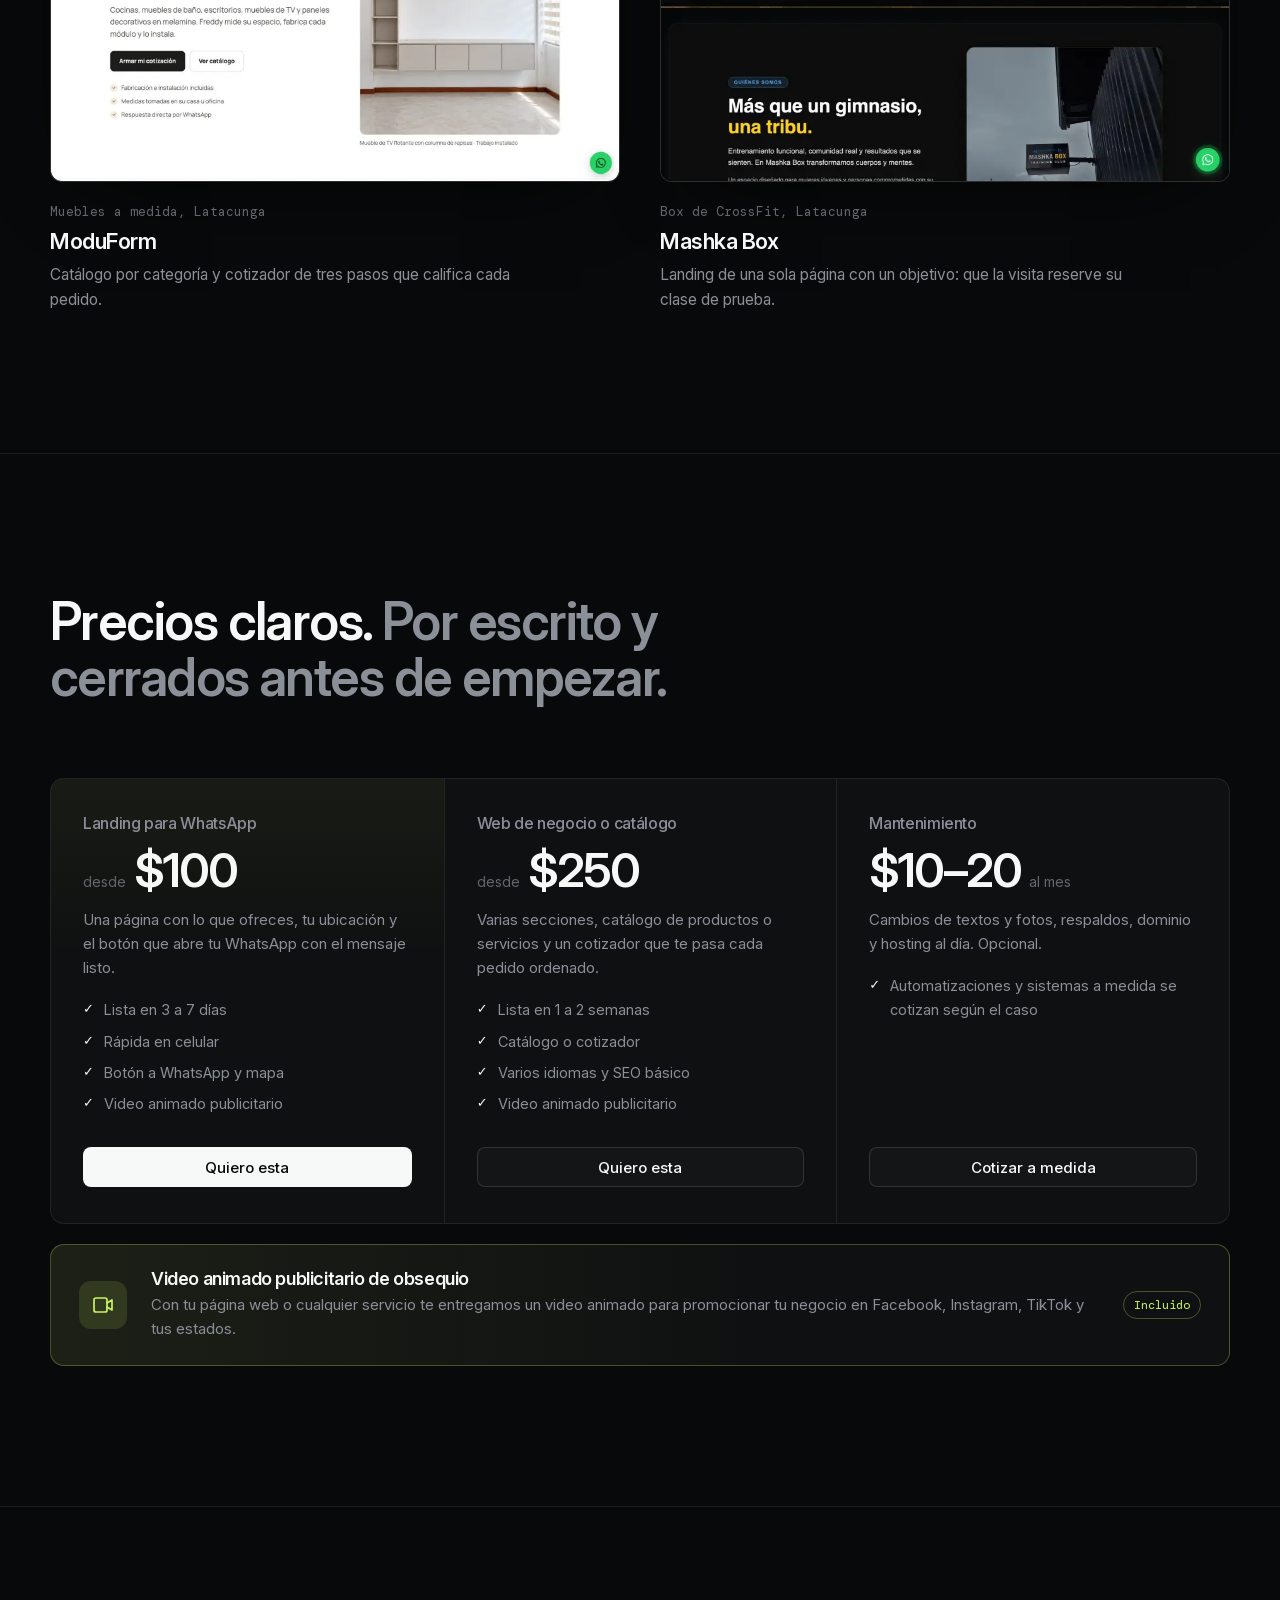
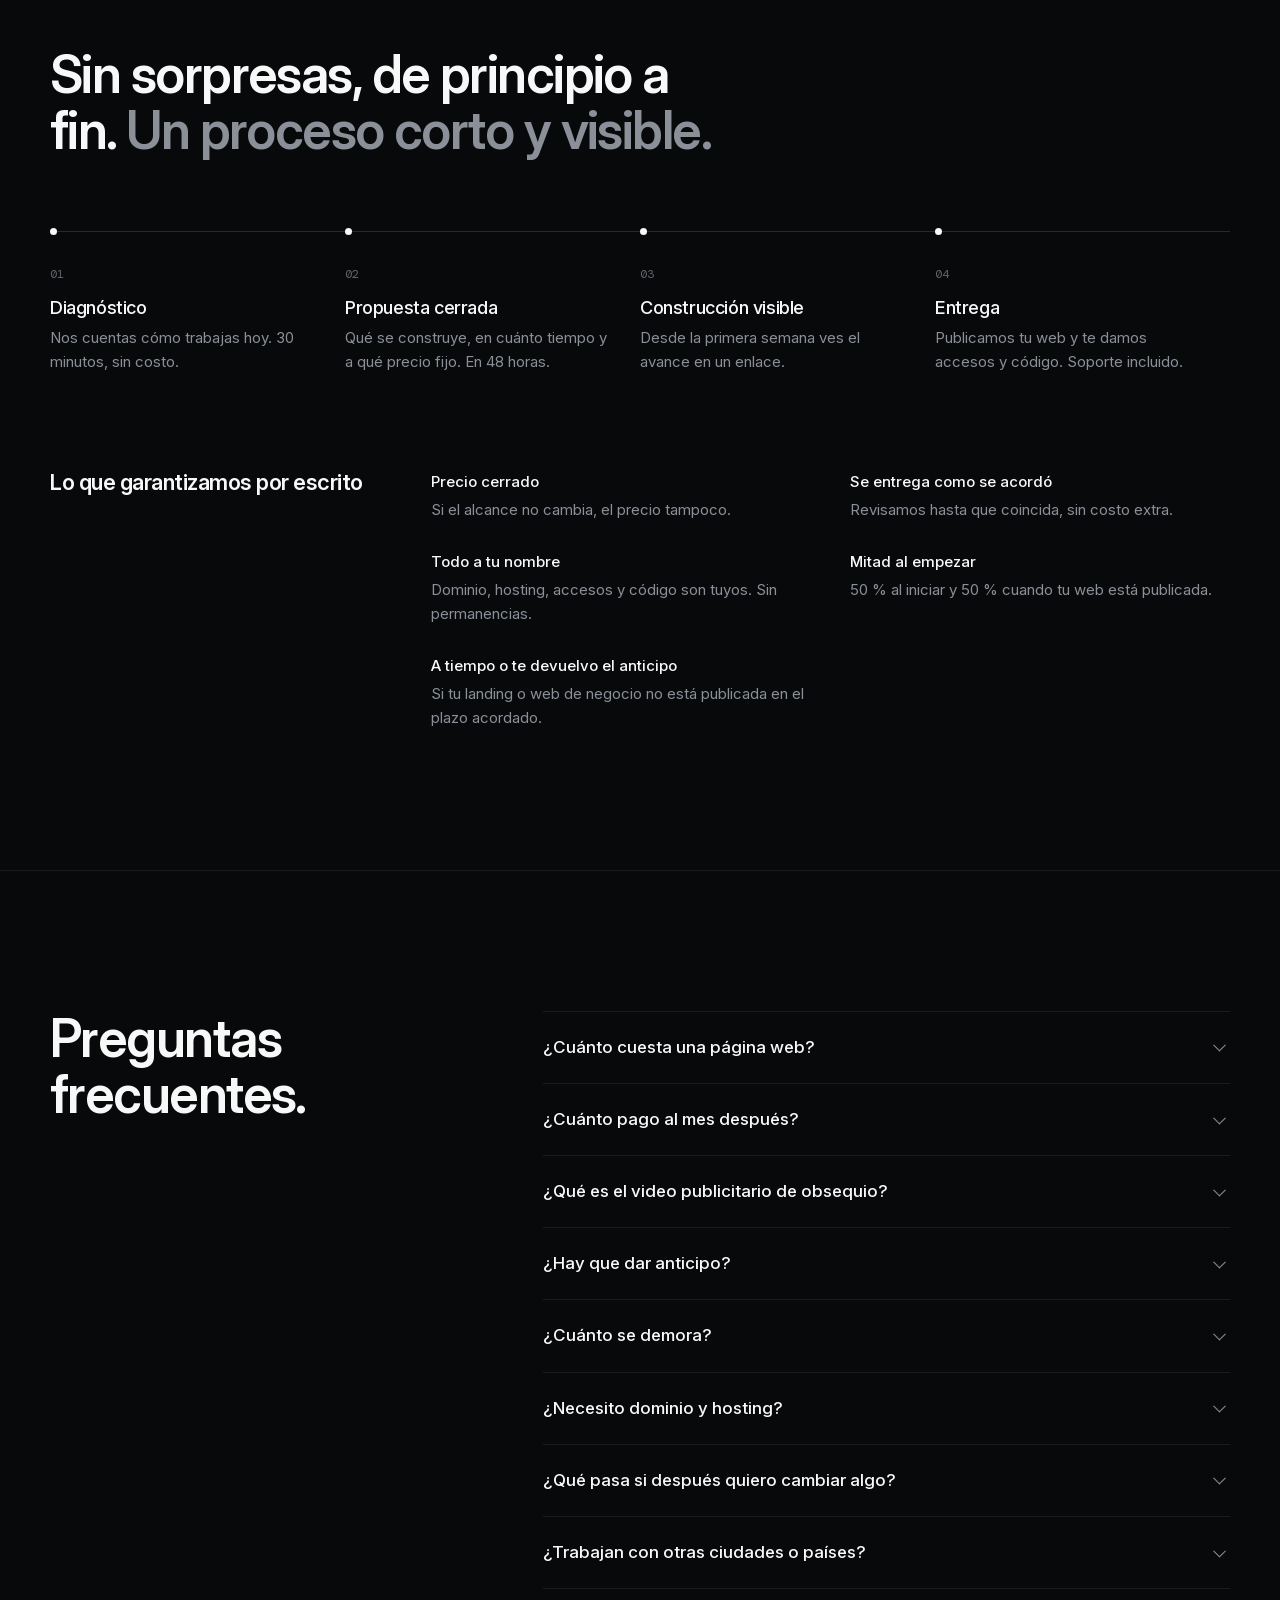
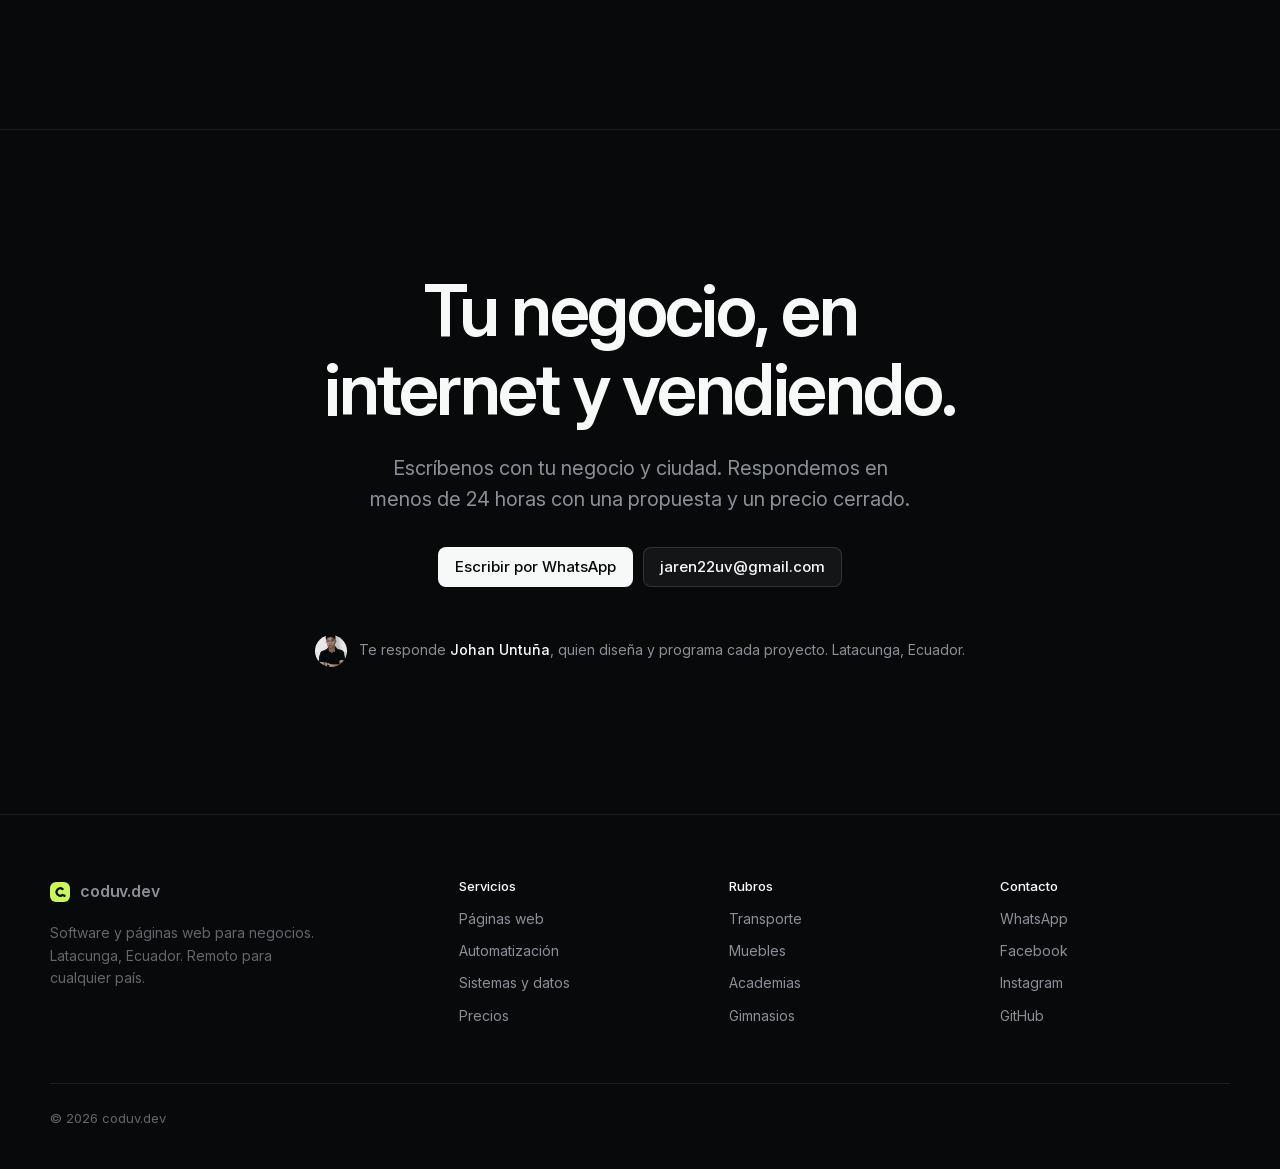
==== commit bc9c4a8e: "v3: texto del video publicitario de obsequio" ====
--- a/index.html
+++ b/index.html
@@ -75,7 +75,7 @@
 <section class="hero" id="top">
   <div class="wrap hero__grid">
     <div class="hero__copy">
-    <a class="hero__pill" href="#precios"><span class="dot"></span>Nuevo: video animado de publicidad de regalo<span class="hero__pill-sep"></span>Ver precios</a>
+    <a class="hero__pill" href="#precios"><span class="dot"></span>Nuevo: video animado publicitario de obsequio<span class="hero__pill-sep"></span>Ver precios</a>
     <h1>El software que tu negocio necesita para vender más.</h1>
     <p class="lead">Páginas web, sistemas a medida y automatizaciones para negocios que atienden por WhatsApp. Código propio, precio cerrado y entrega en semanas.</p>
     <div class="cta-row">
@@ -246,14 +246,14 @@
         <h3>Landing para WhatsApp</h3>
         <p class="price__n"><small>desde</small>$100</p>
         <p>Una página con lo que ofreces, tu ubicación y el botón que abre tu WhatsApp con el mensaje listo.</p>
-        <ul class="ticks"><li>Lista en 3 a 7 días</li><li>Rápida en celular</li><li>Botón a WhatsApp y mapa</li><li>Video animado de publicidad</li></ul>
+        <ul class="ticks"><li>Lista en 3 a 7 días</li><li>Rápida en celular</li><li>Botón a WhatsApp y mapa</li><li>Video animado publicitario</li></ul>
         <a class="btn btn--light btn--block js-wa" href="#contacto" data-msg="Hola coduv.dev, me interesa la landing para WhatsApp.">Quiero esta</a>
       </article>
       <article class="price">
         <h3>Web de negocio o catálogo</h3>
         <p class="price__n"><small>desde</small>$250</p>
         <p>Varias secciones, catálogo de productos o servicios y un cotizador que te pasa cada pedido ordenado.</p>
-        <ul class="ticks"><li>Lista en 1 a 2 semanas</li><li>Catálogo o cotizador</li><li>Varios idiomas y SEO básico</li><li>Video animado de publicidad</li></ul>
+        <ul class="ticks"><li>Lista en 1 a 2 semanas</li><li>Catálogo o cotizador</li><li>Varios idiomas y SEO básico</li><li>Video animado publicitario</li></ul>
         <a class="btn btn--ghost btn--block js-wa" href="#contacto" data-msg="Hola coduv.dev, me interesa la web de negocio o catálogo.">Quiero esta</a>
       </article>
       <article class="price">
@@ -267,7 +267,7 @@
     <div class="bonus">
       <span class="bonus__ico" aria-hidden="true"><svg viewBox="0 0 24 24" fill="none" stroke="currentColor" stroke-width="1.7" stroke-linecap="round" stroke-linejoin="round"><rect x="3" y="5" width="13" height="14" rx="2"/><path d="M16 10l5-3v10l-5-3"/></svg></span>
       <div>
-        <h3>De regalo: un video animado de publicidad</h3>
+        <h3>Video animado publicitario de obsequio</h3>
         <p>Con tu página web o cualquier servicio te entregamos un video animado para promocionar tu negocio en Facebook, Instagram, TikTok y tus estados.</p>
       </div>
       <span class="bonus__tag">Incluido</span>
@@ -306,7 +306,7 @@
     <div class="faq__list">
       <details><summary>¿Cuánto cuesta una página web?</summary><p>Una landing para WhatsApp parte de $100 y una web de negocio o catálogo de $250. El precio final depende de lo que necesites, y lo recibes por escrito y cerrado antes de empezar.</p></details>
       <details><summary>¿Cuánto pago al mes después?</summary><p>Nada obligatorio. Las webs se publican en servicios sin costo mensual; solo pagas el dominio (.com), unos $12 a $15 al año. Si quieres que hagamos los cambios y respaldos, el mantenimiento cuesta de $10 a $20 al mes.</p></details>
-      <details><summary>¿Qué es el video animado de regalo?</summary><p>Con tu página web o cualquier servicio te hacemos un video animado de publicidad de tu negocio, en formato vertical, listo para subir a Facebook, Instagram, TikTok y tus estados de WhatsApp.</p></details>
+      <details><summary>¿Qué es el video publicitario de obsequio?</summary><p>Con tu página web o cualquier servicio te hacemos un video animado de publicidad de tu negocio, en formato vertical, listo para subir a Facebook, Instagram, TikTok y tus estados de WhatsApp.</p></details>
       <details><summary>¿Hay que dar anticipo?</summary><p>Sí: el 50 % al empezar y el 50 % cuando tu web está publicada. Si no está lista en el plazo acordado, te devolvemos el anticipo.</p></details>
       <details><summary>¿Cuánto se demora?</summary><p>Una landing o web de negocio suele estar lista en una a dos semanas. Un sistema a medida se entrega por fases, con una primera versión utilizable en pocas semanas.</p></details>
       <details><summary>¿Necesito dominio y hosting?</summary><p>No. Te ayudamos a comprar el dominio a tu nombre y configuramos el hosting.</p></details>
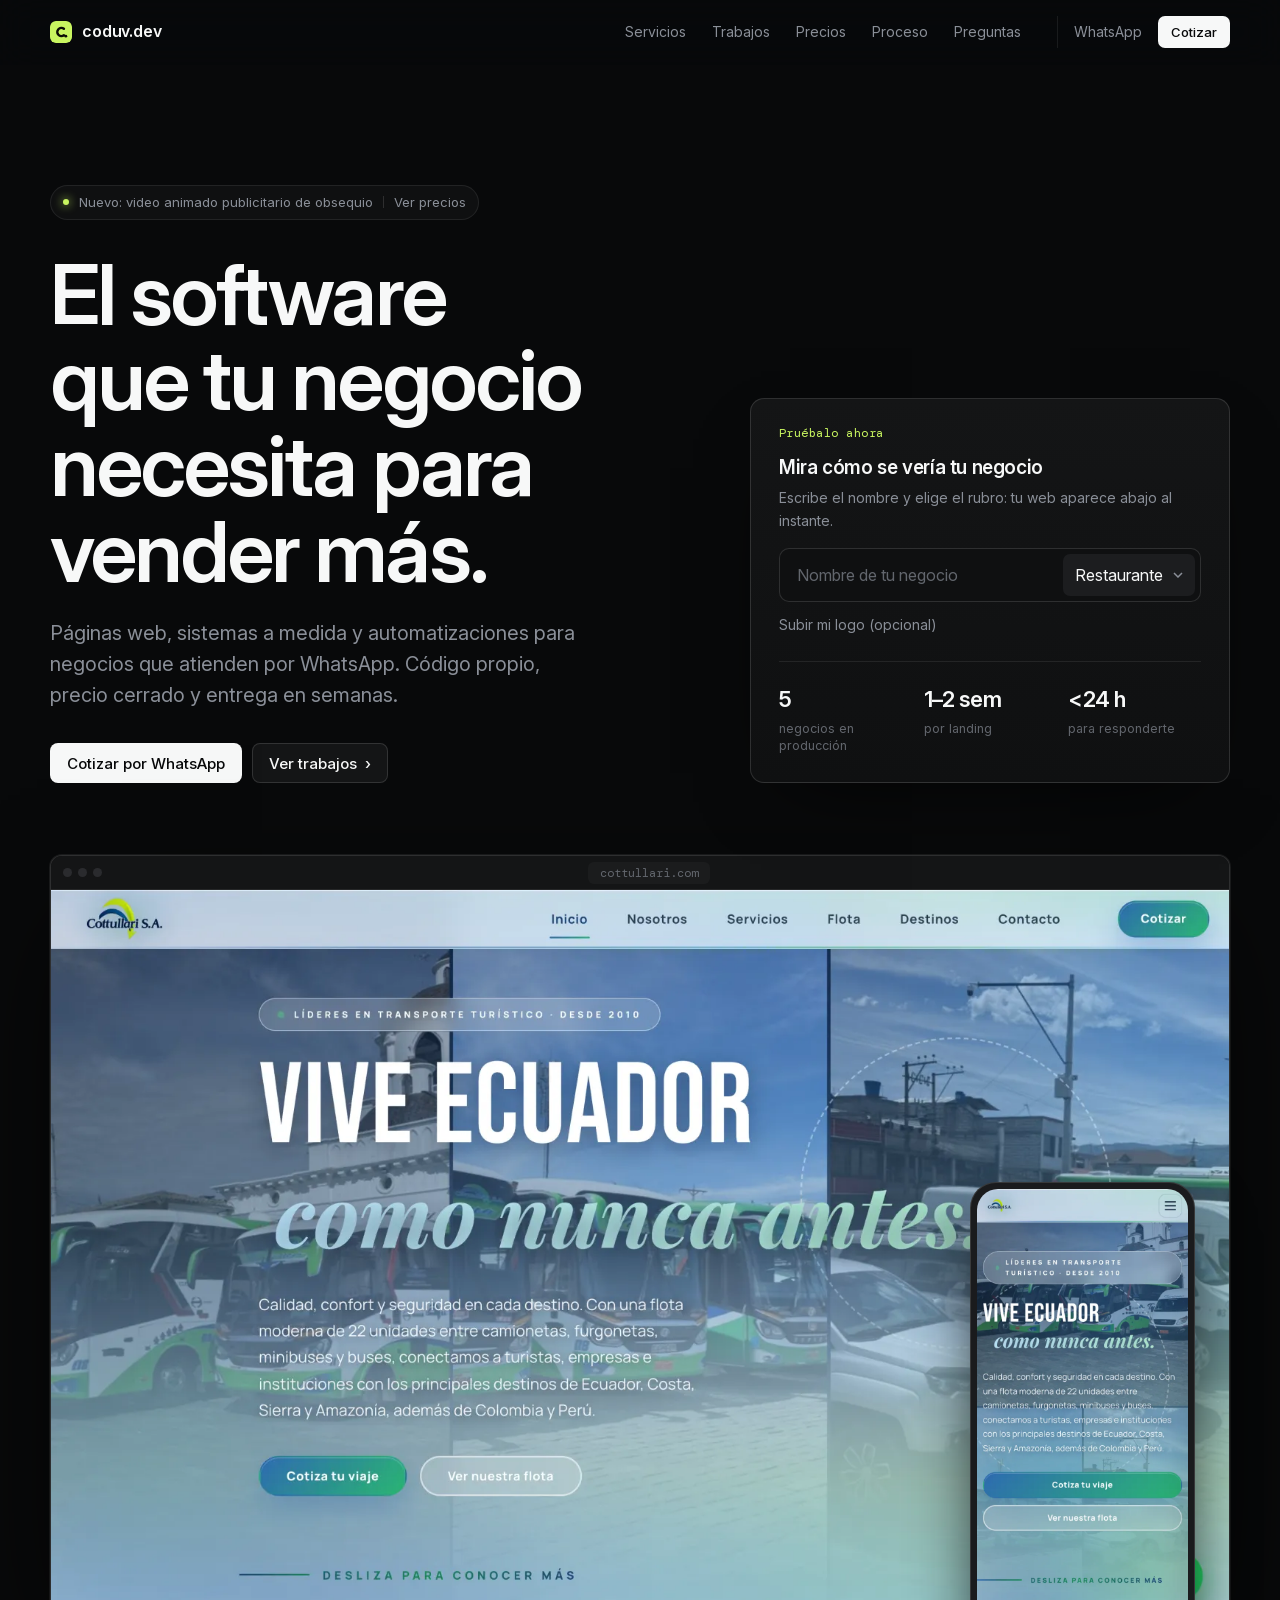
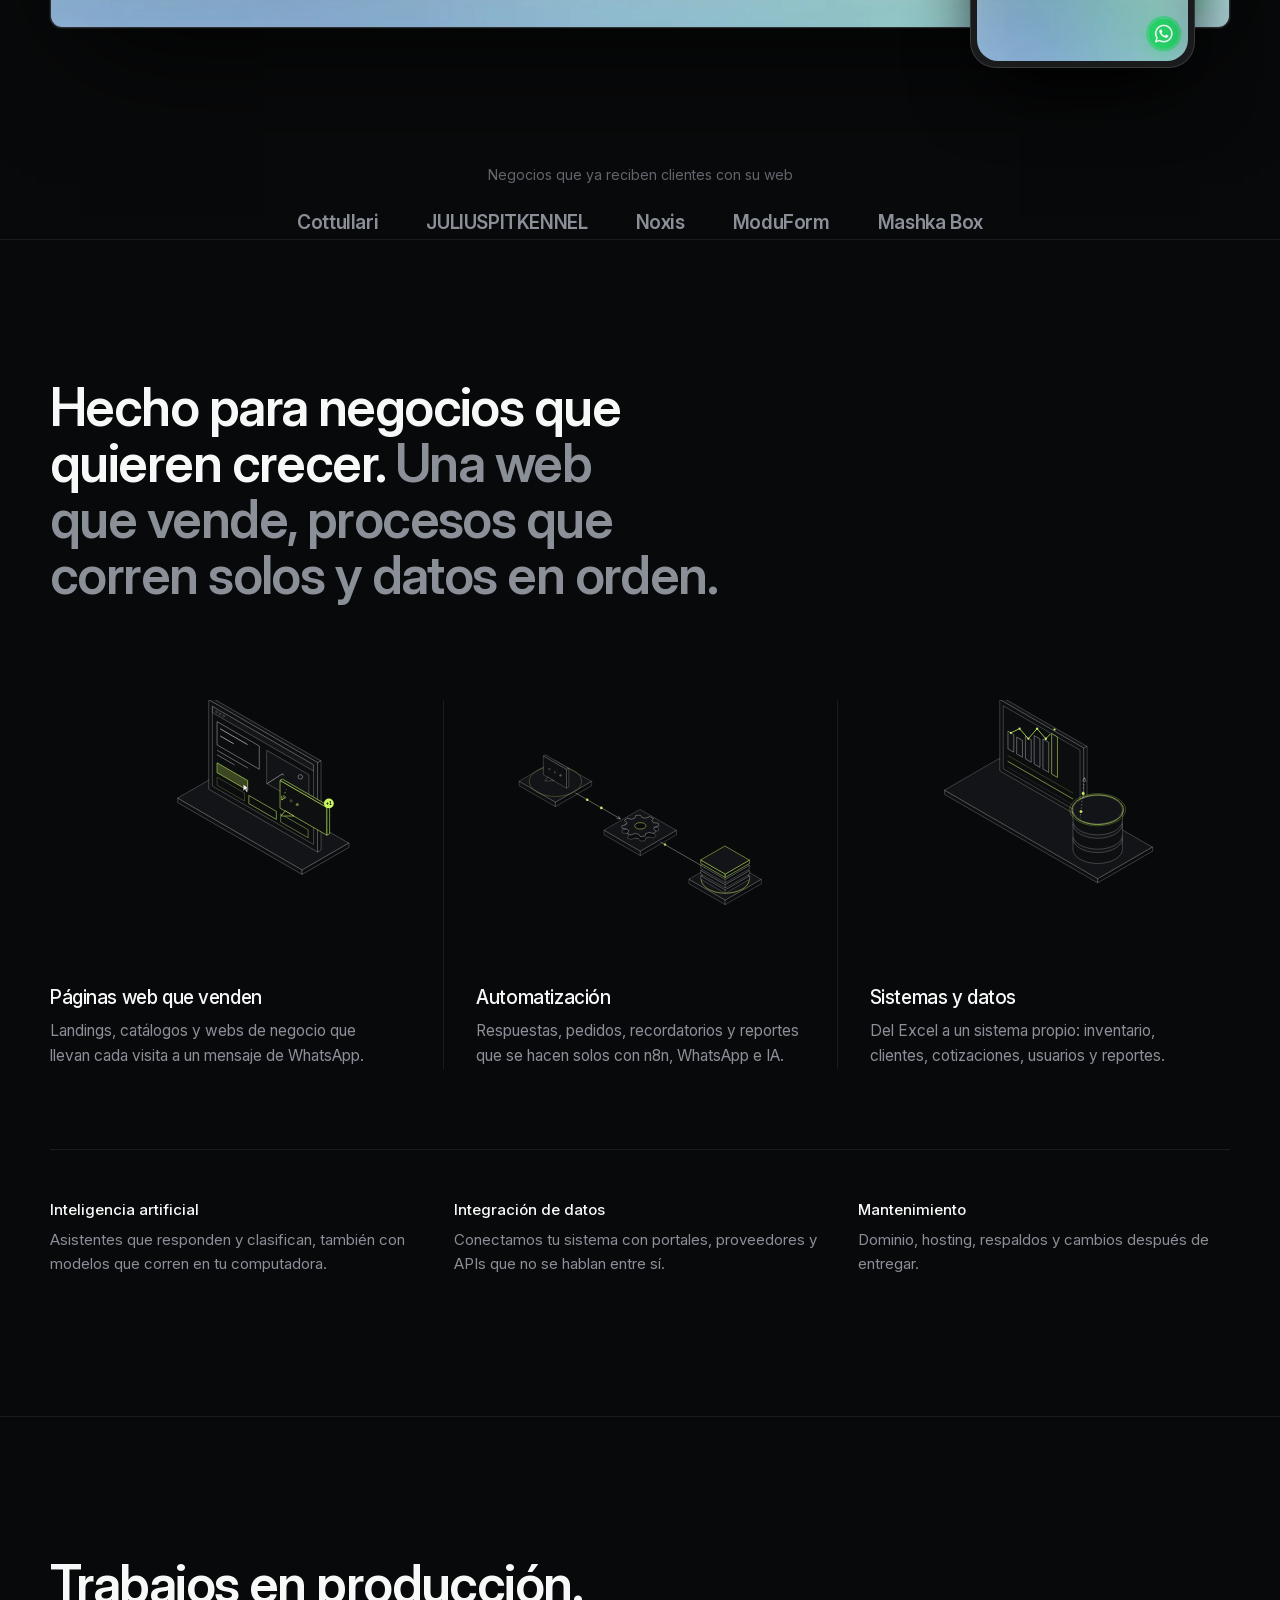
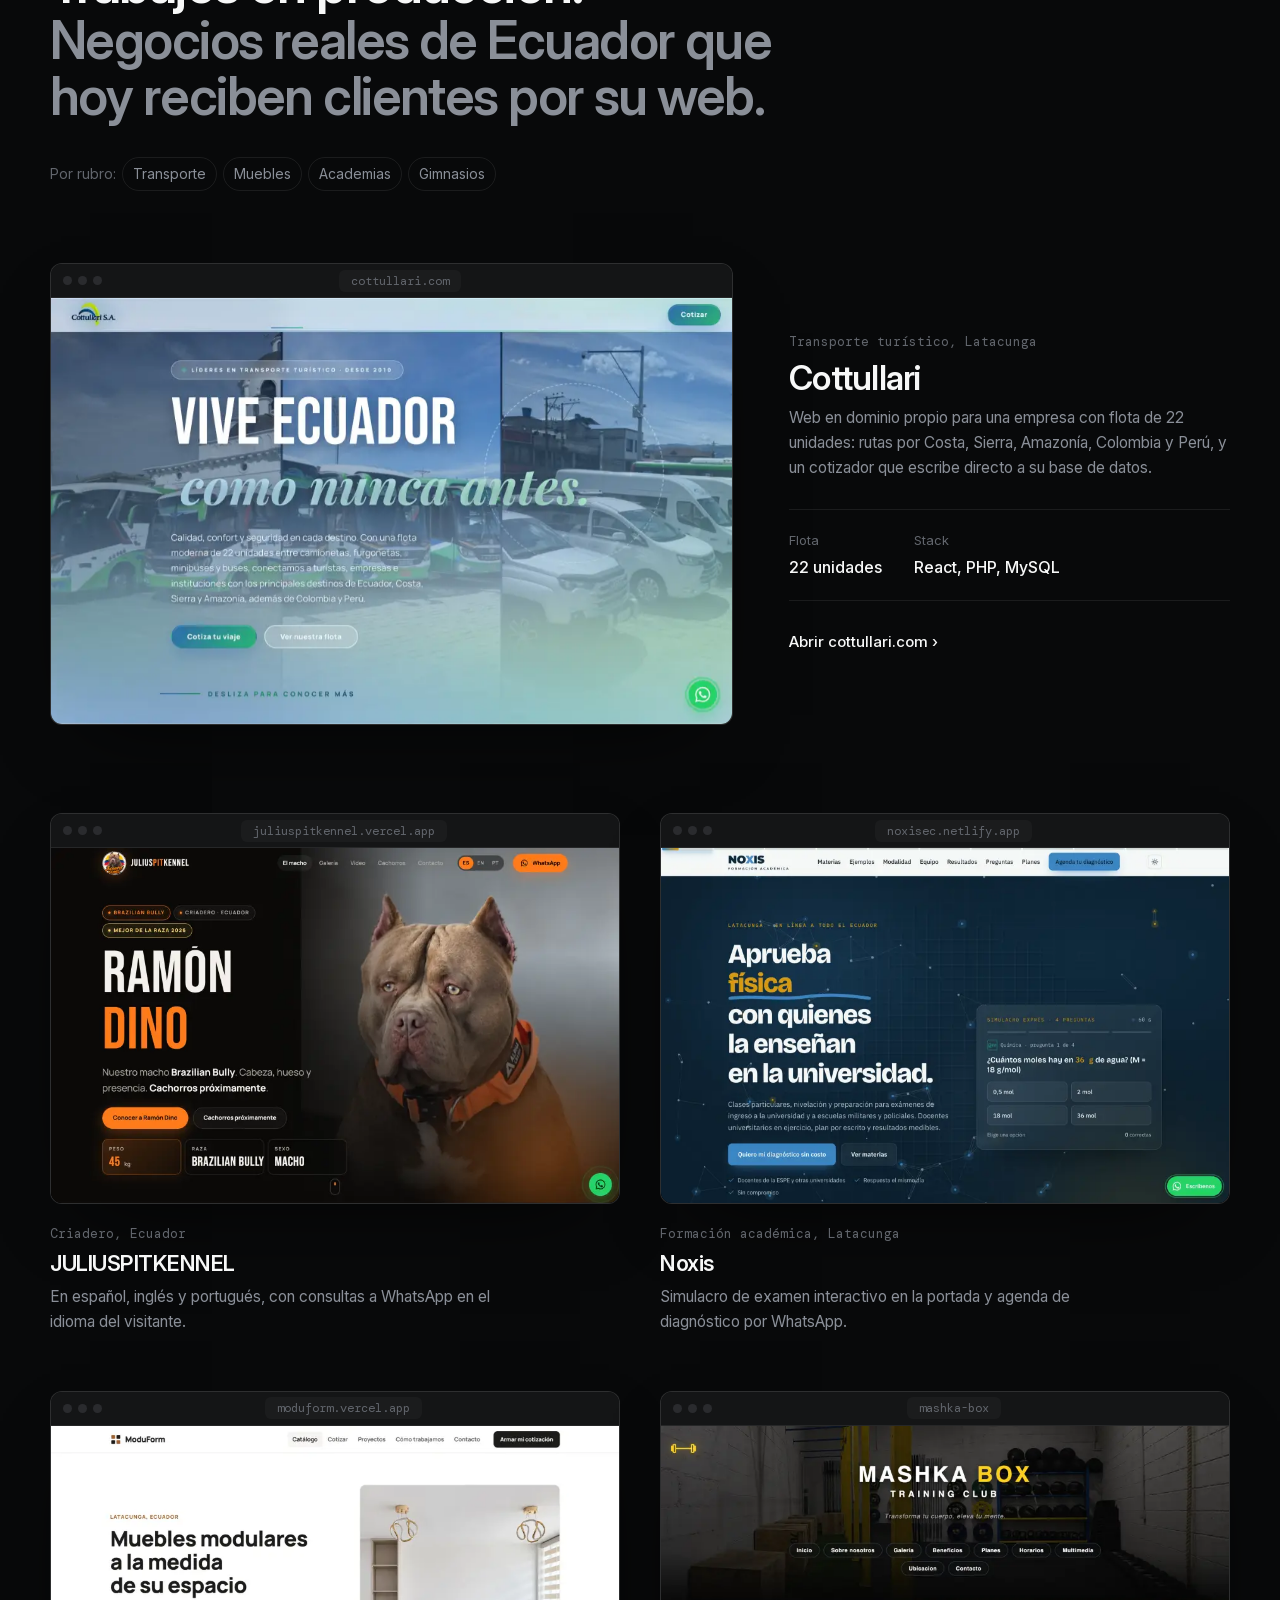
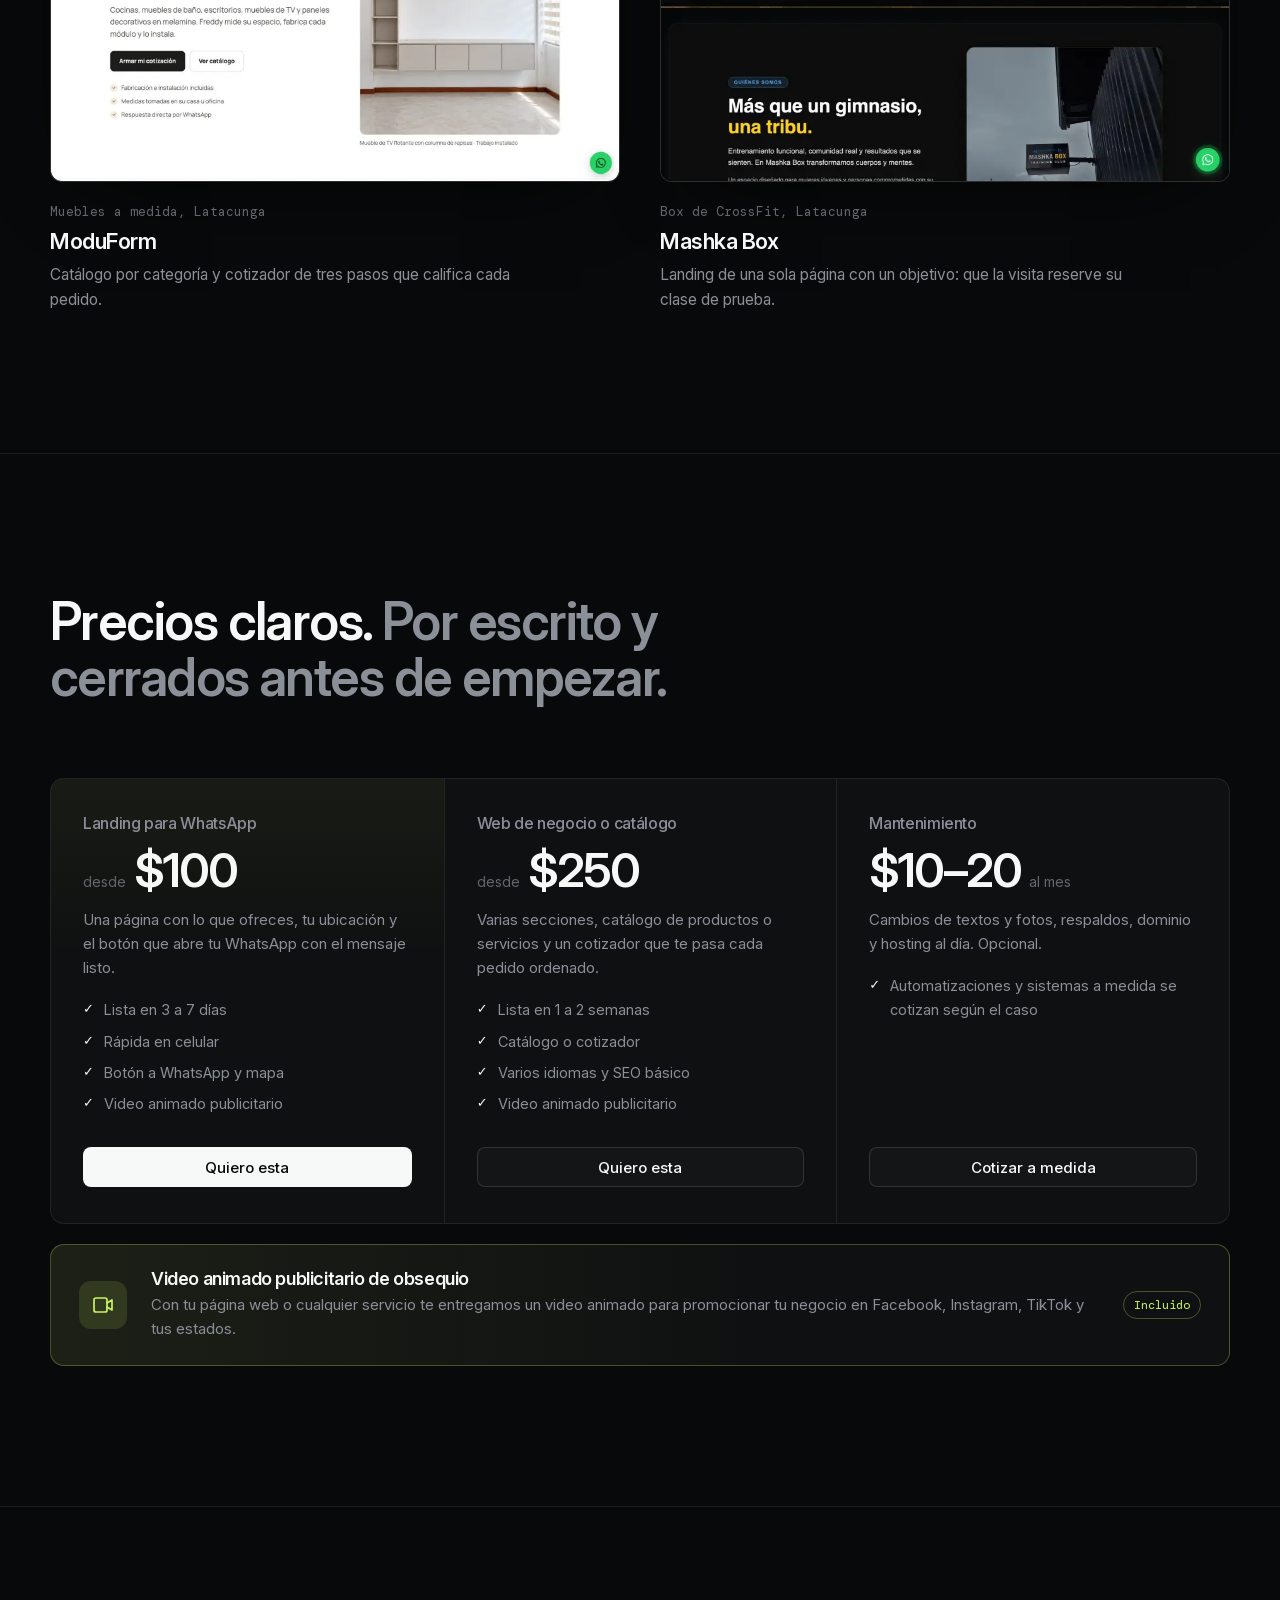
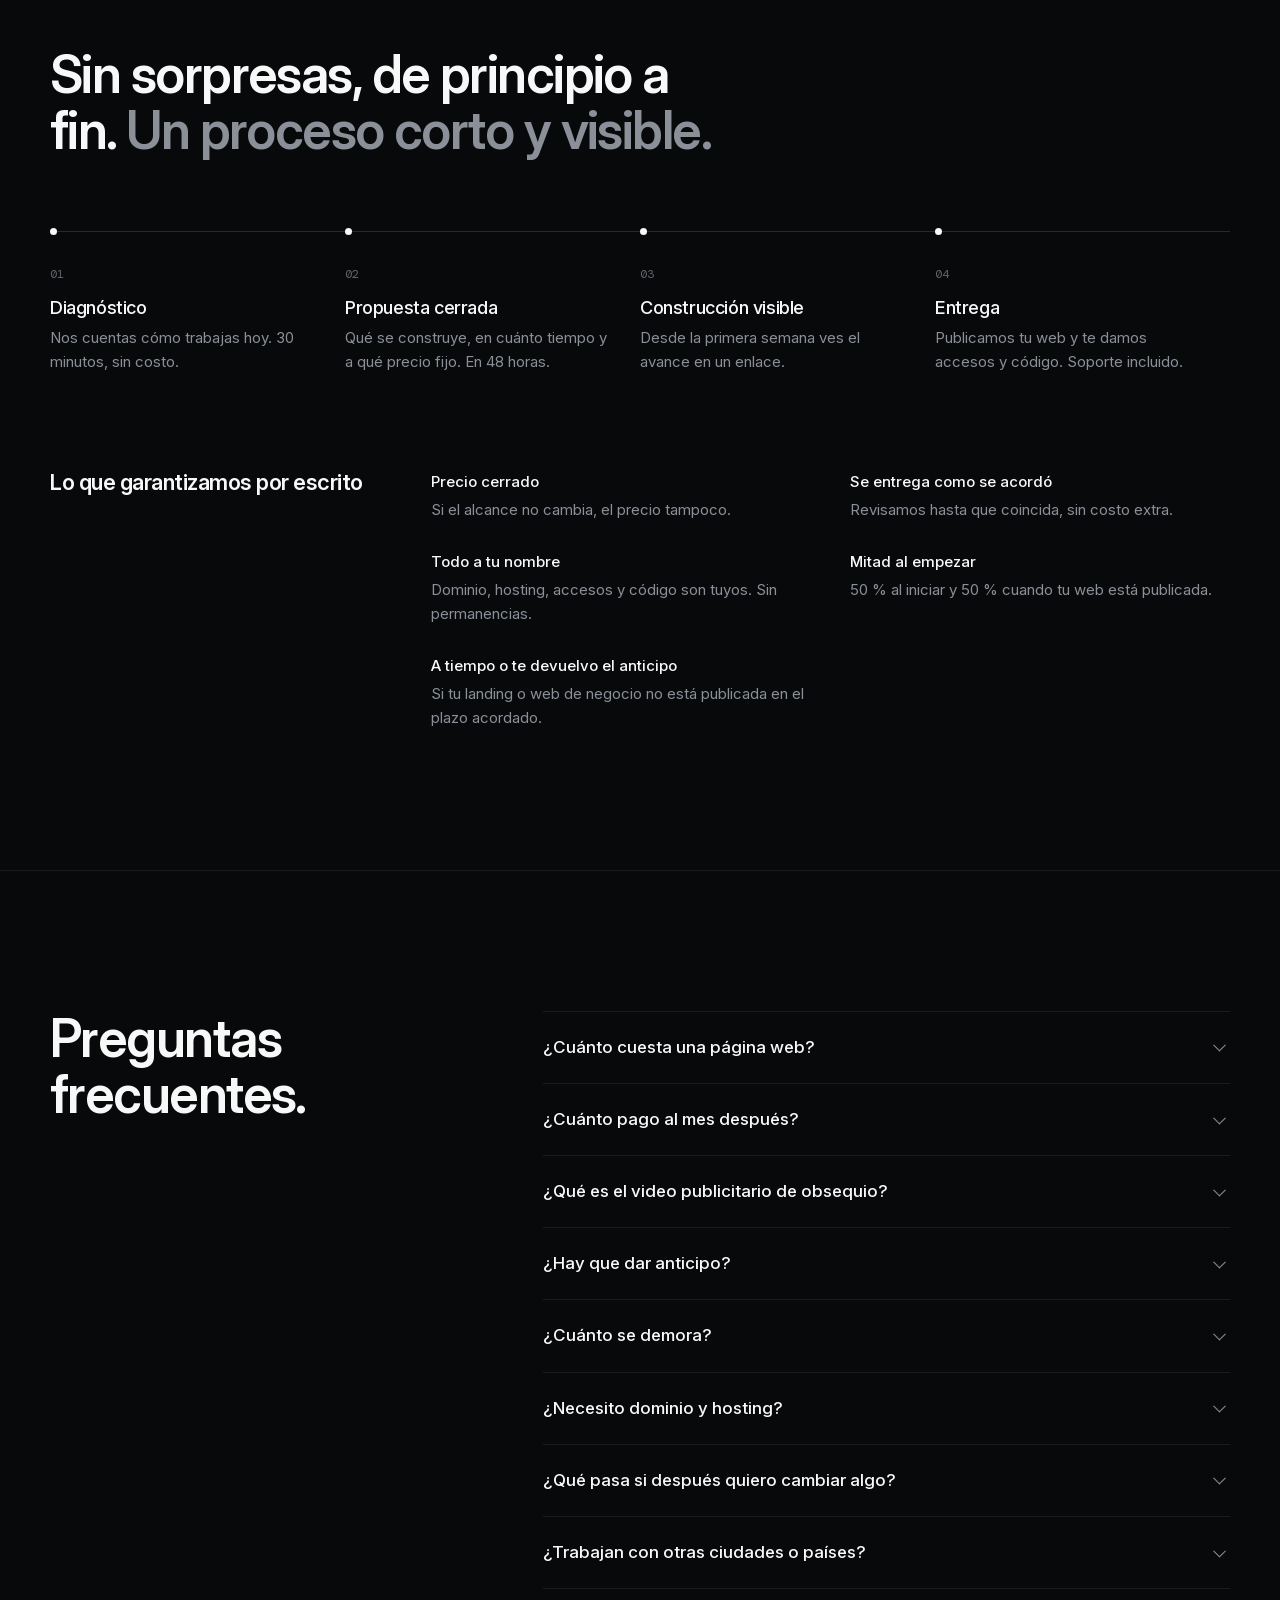
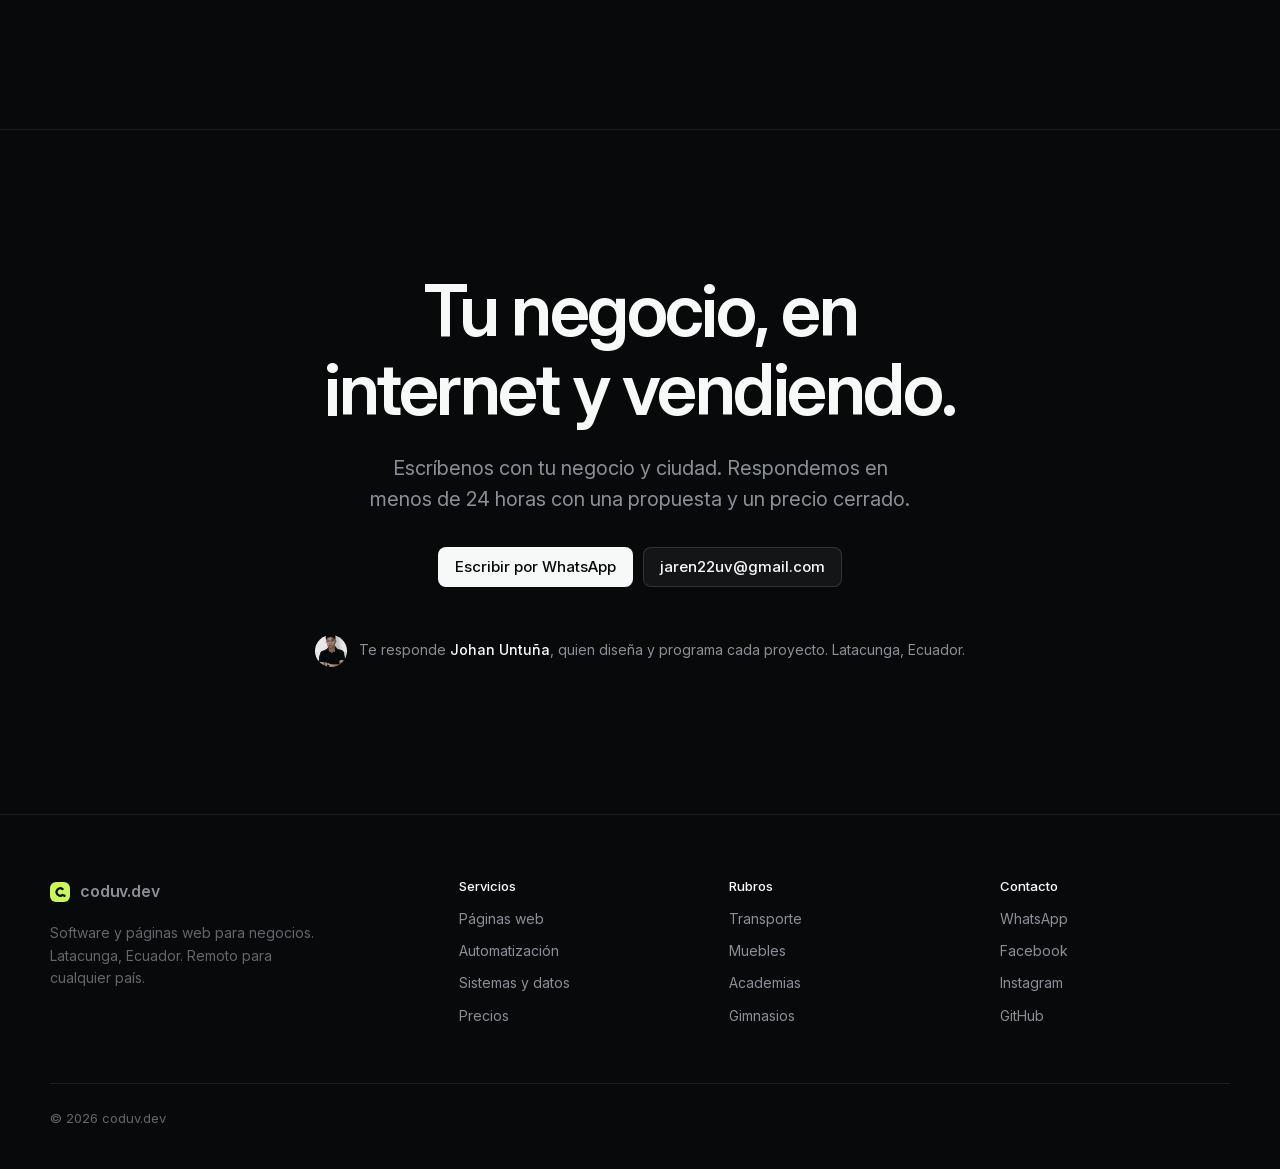
==== commit 43e604a5: "Título: Soluciones tecnológicas para negocios" ====
--- a/index.html
+++ b/index.html
@@ -4,10 +4,10 @@
 <script>document.documentElement.className="js"</script>
 <meta charset="utf-8">
 <meta name="viewport" content="width=device-width, initial-scale=1">
-<title>coduv.dev · Software y páginas web para negocios en Ecuador</title>
+<title>coduv.dev · Soluciones tecnológicas para negocios</title>
 <meta name="description" content="coduv.dev diseña y programa páginas web, sistemas a medida, automatizaciones e inteligencia artificial para negocios de Ecuador y de cualquier país. Código propio, precio cerrado y entrega en semanas.">
 <meta name="theme-color" content="#08090a">
-<meta property="og:title" content="coduv.dev · Software y páginas web para negocios">
+<meta property="og:title" content="coduv.dev · Soluciones tecnológicas para negocios">
 <meta property="og:description" content="Páginas web, sistemas a medida y automatización para negocios que atienden por WhatsApp. Cinco negocios ya reciben clientes con sitios hechos por coduv.dev.">
 <meta property="og:type" content="website">
 <meta property="og:image" content="https://coduv.vercel.app/img/v2/og.jpg">
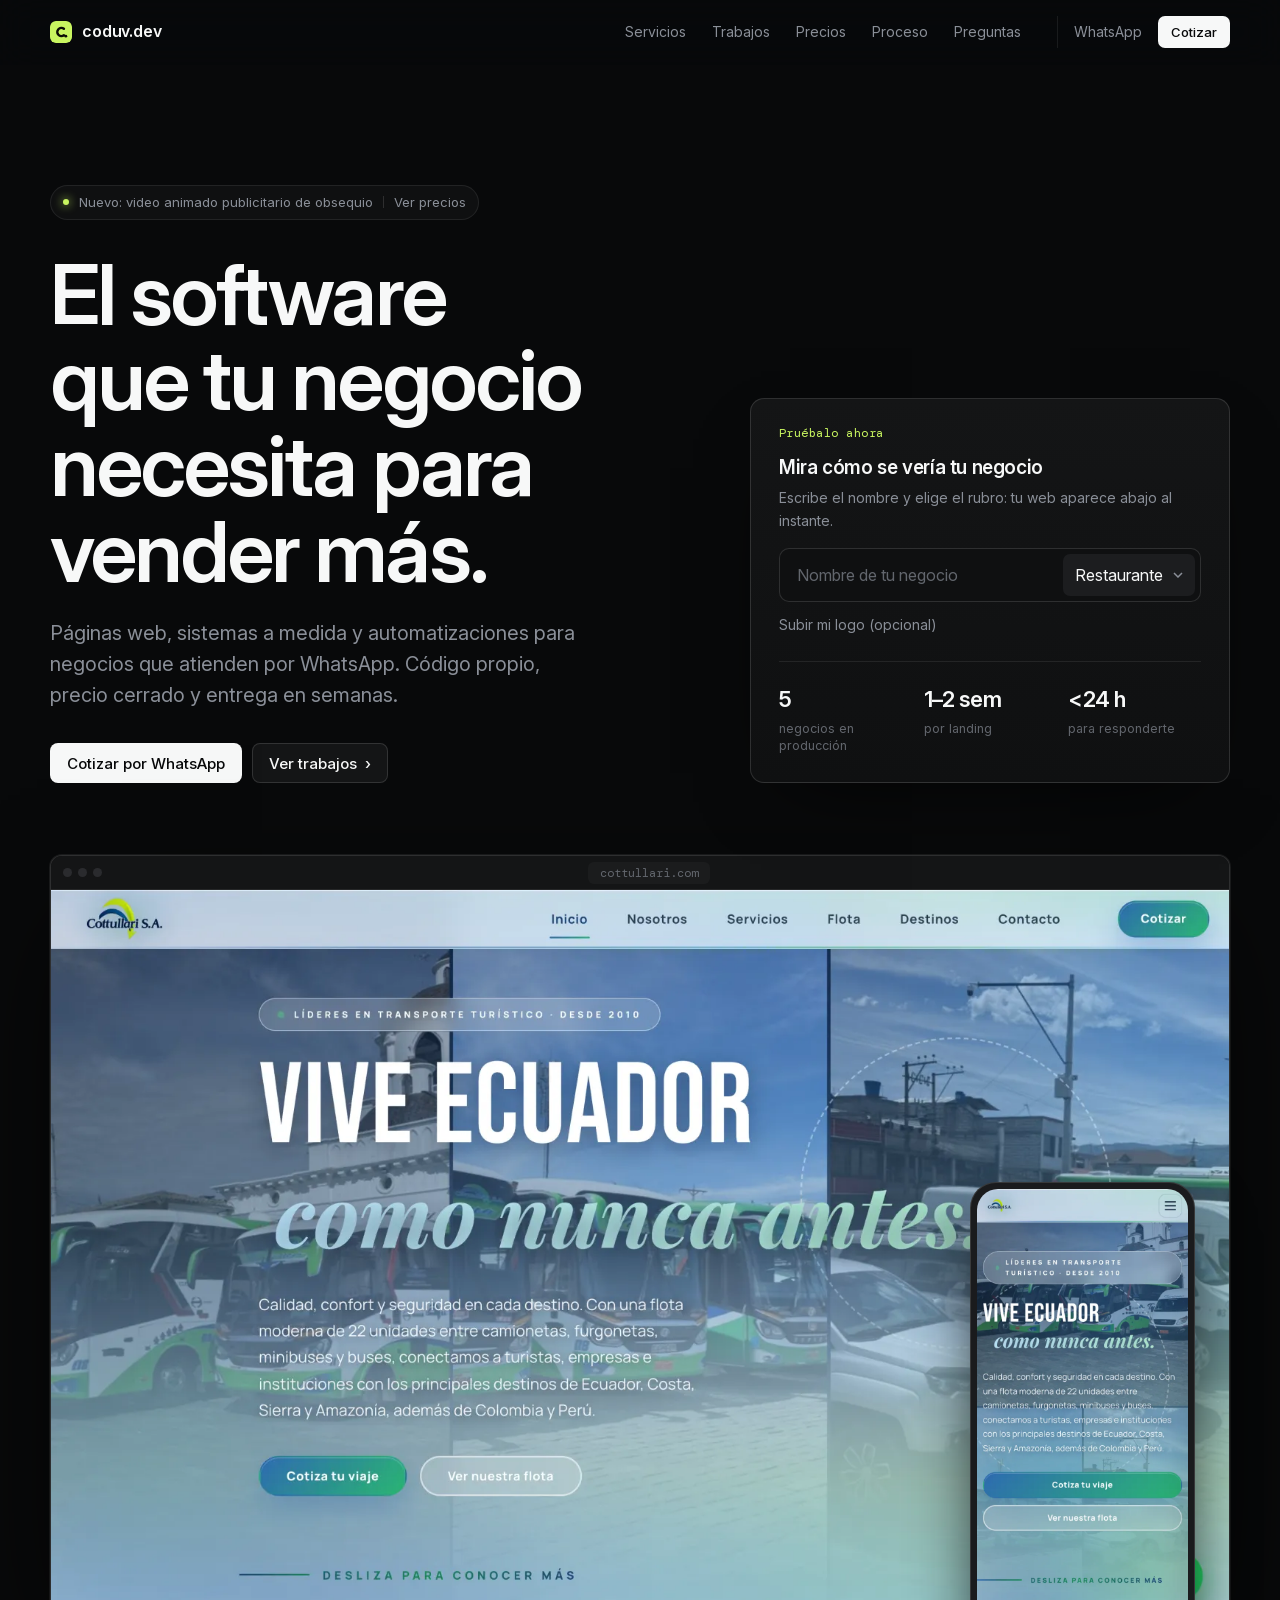
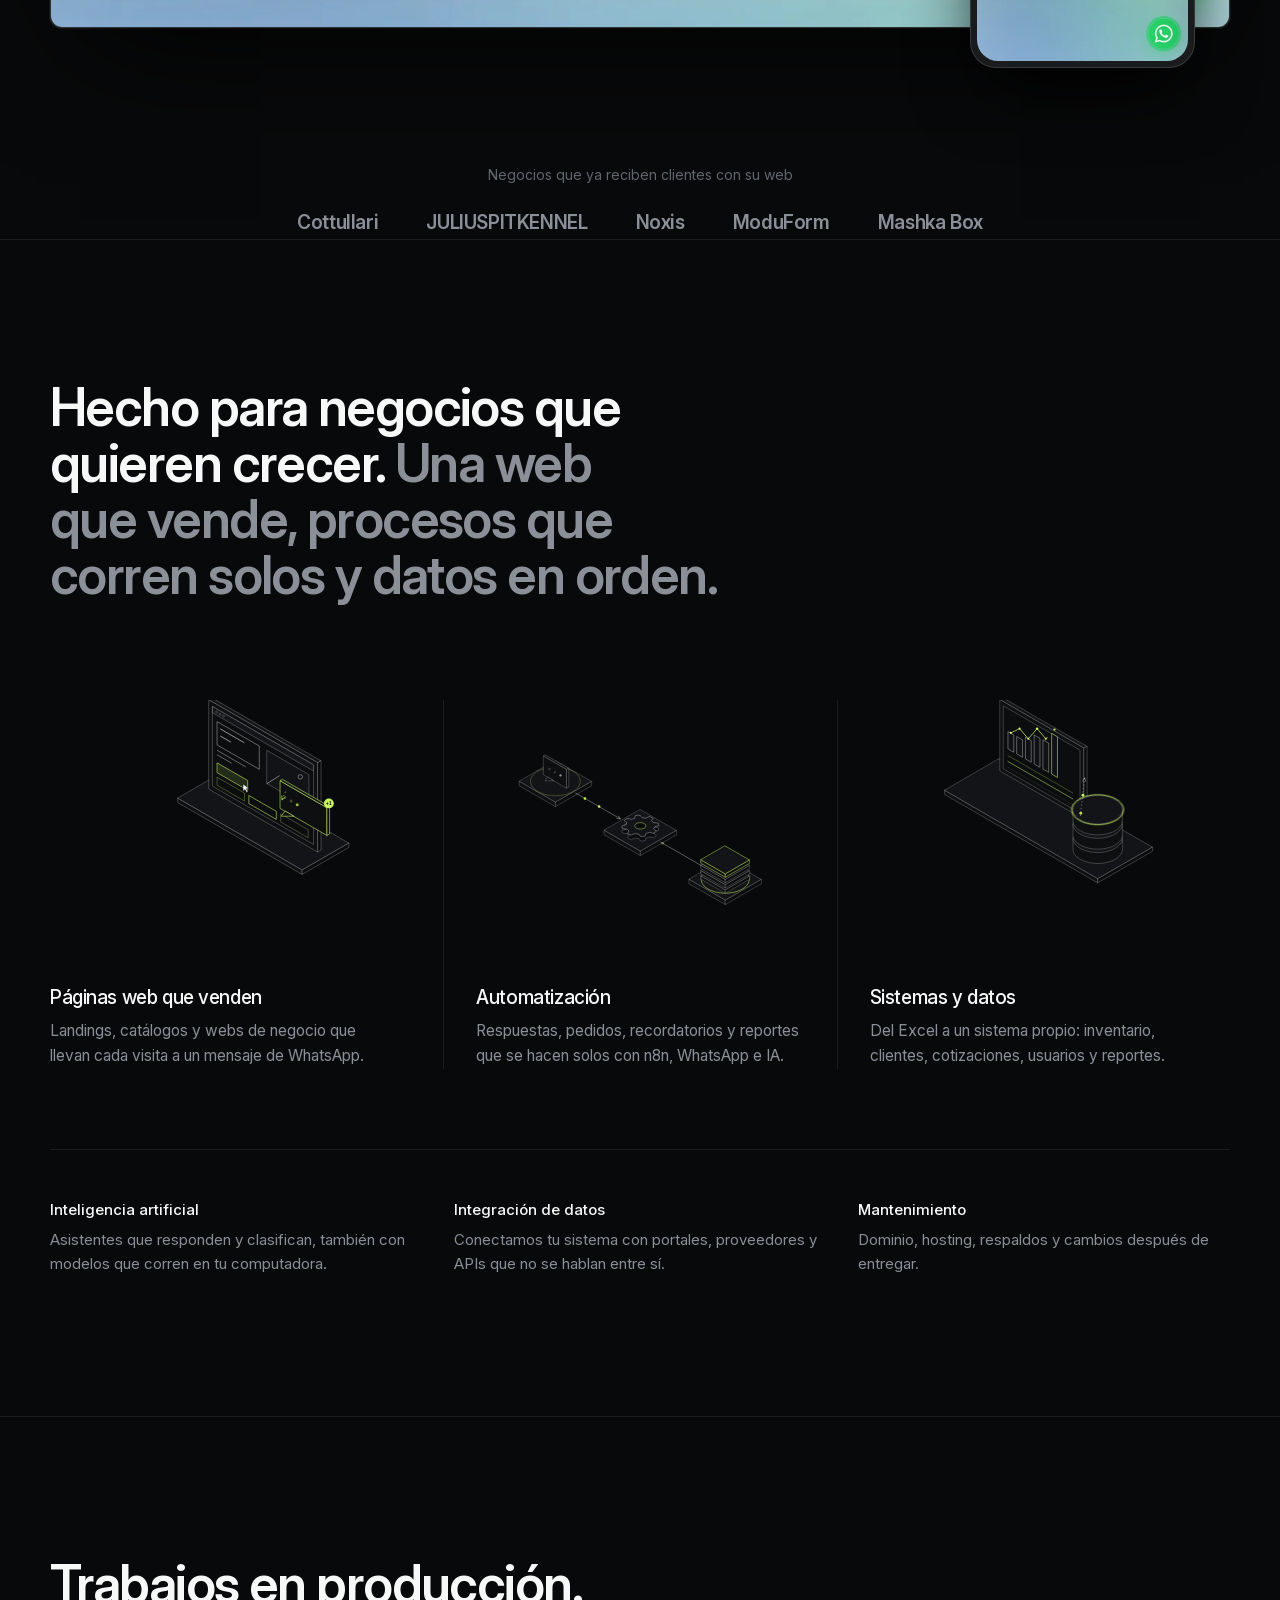
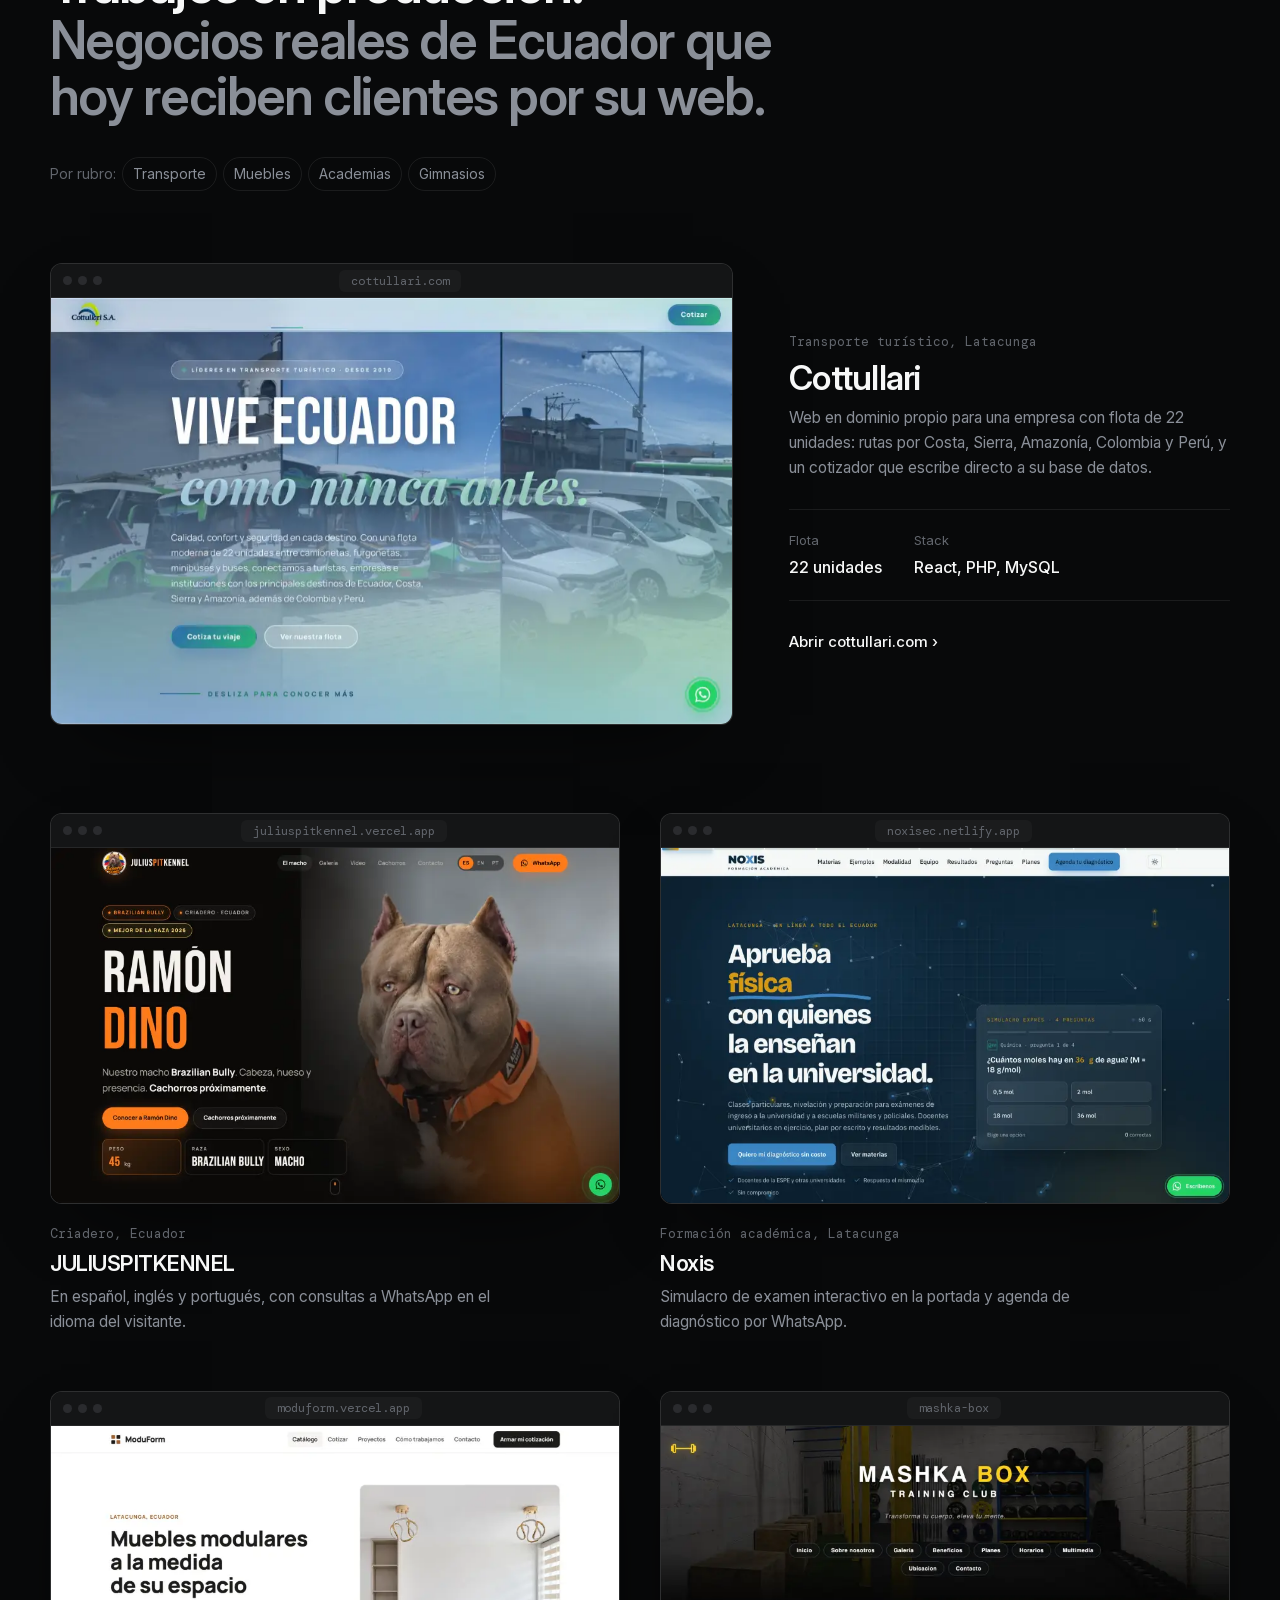
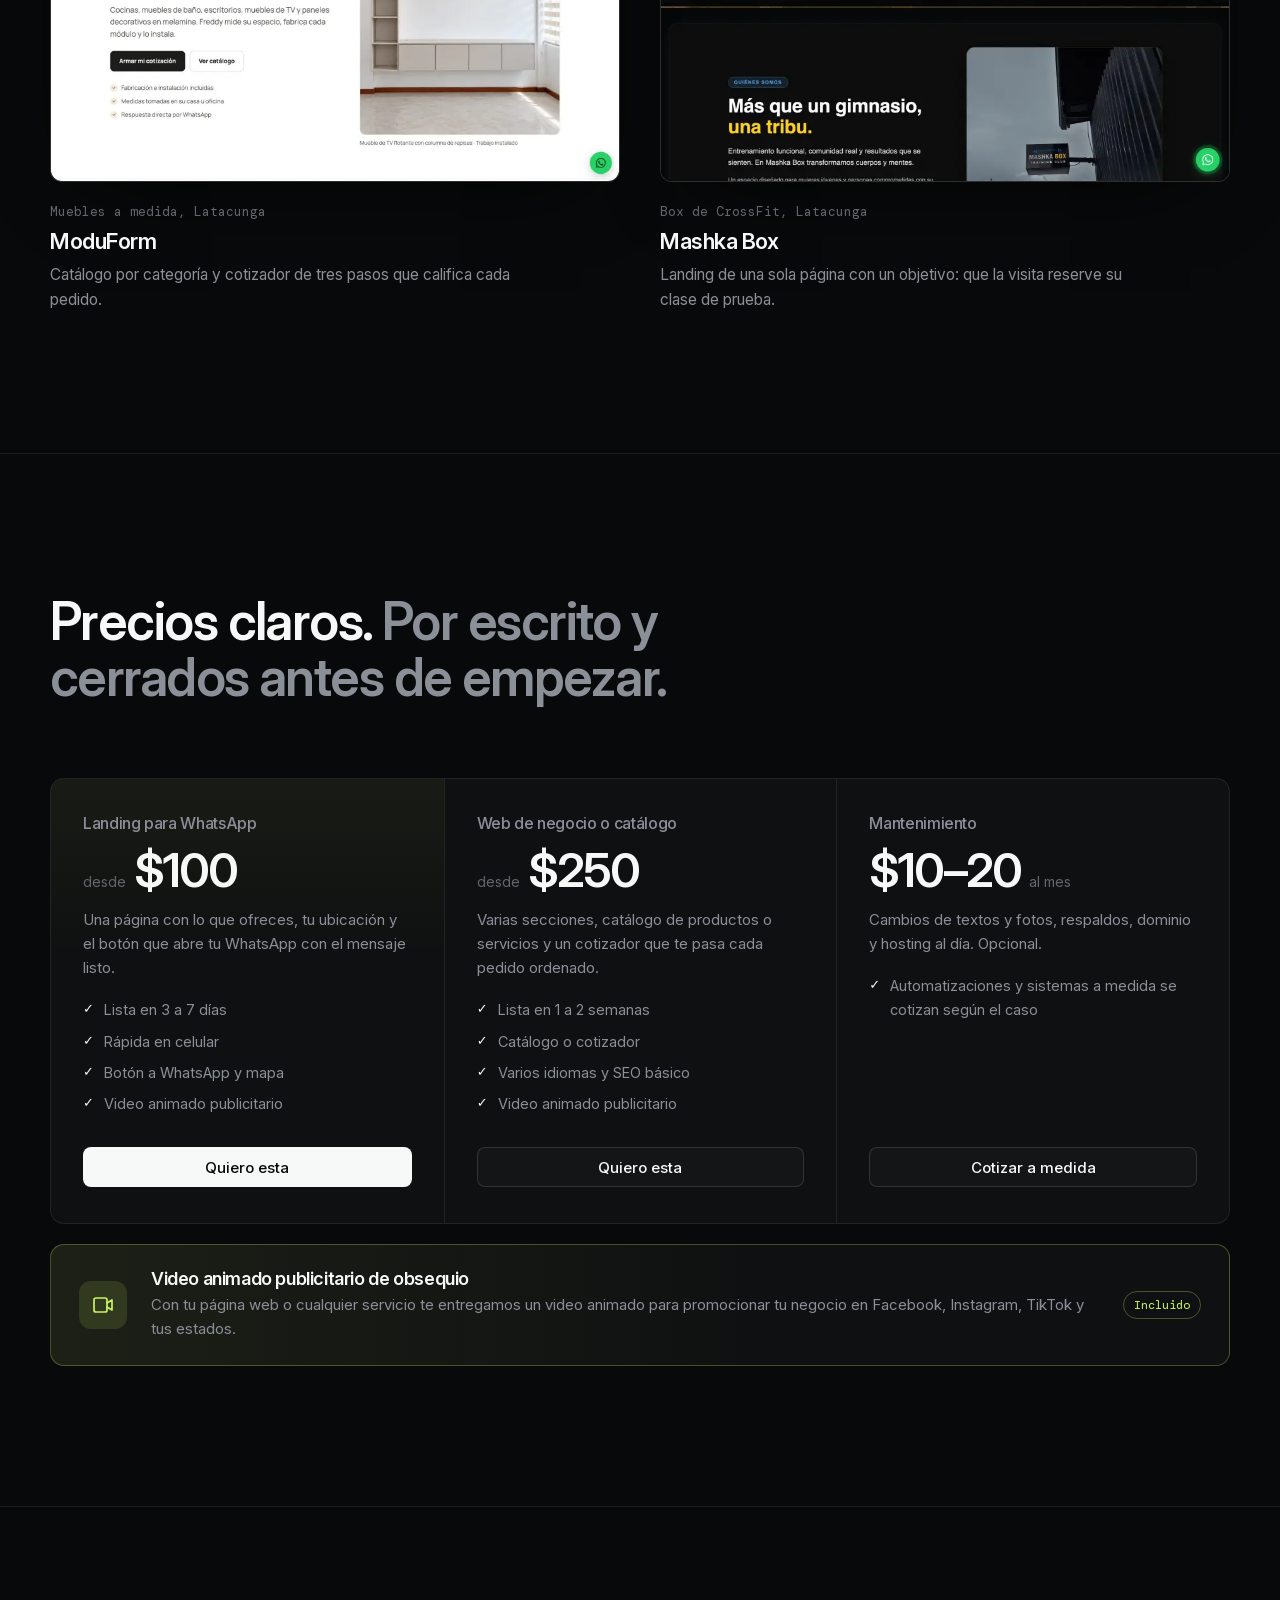
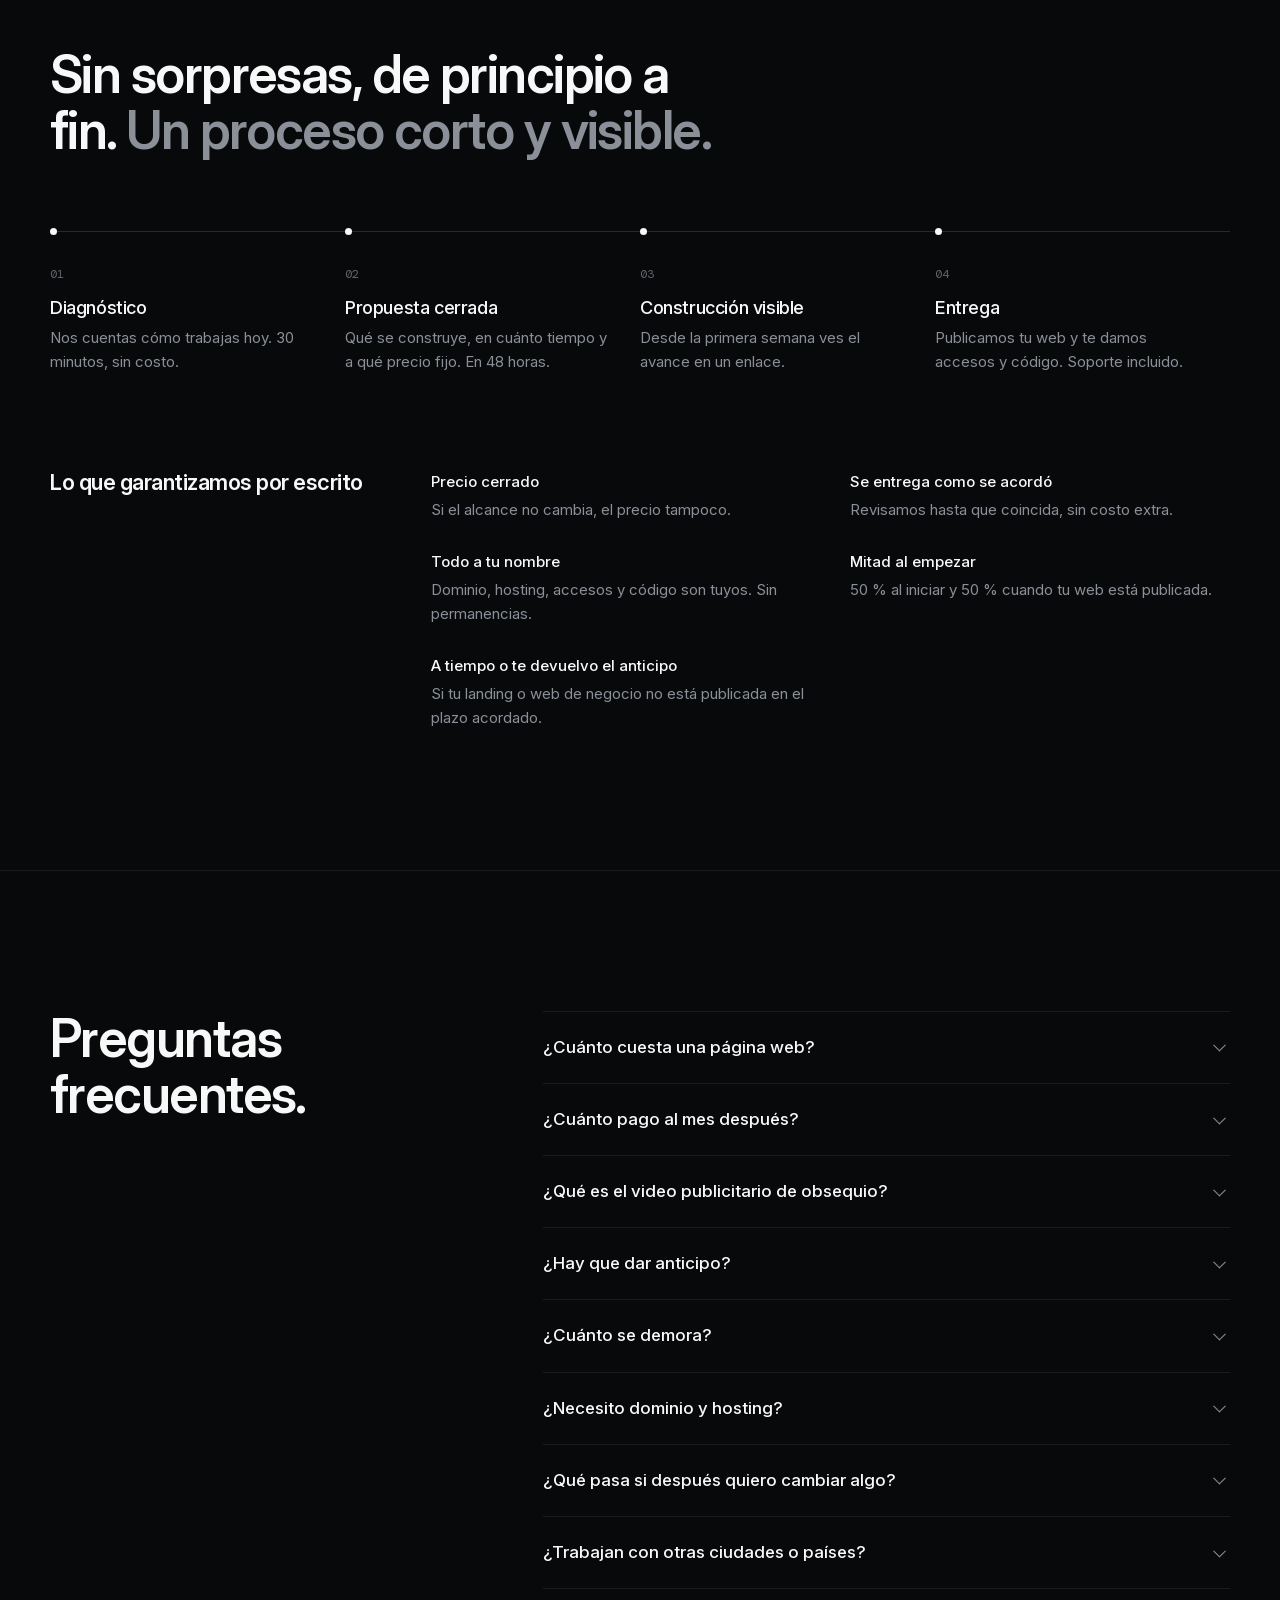
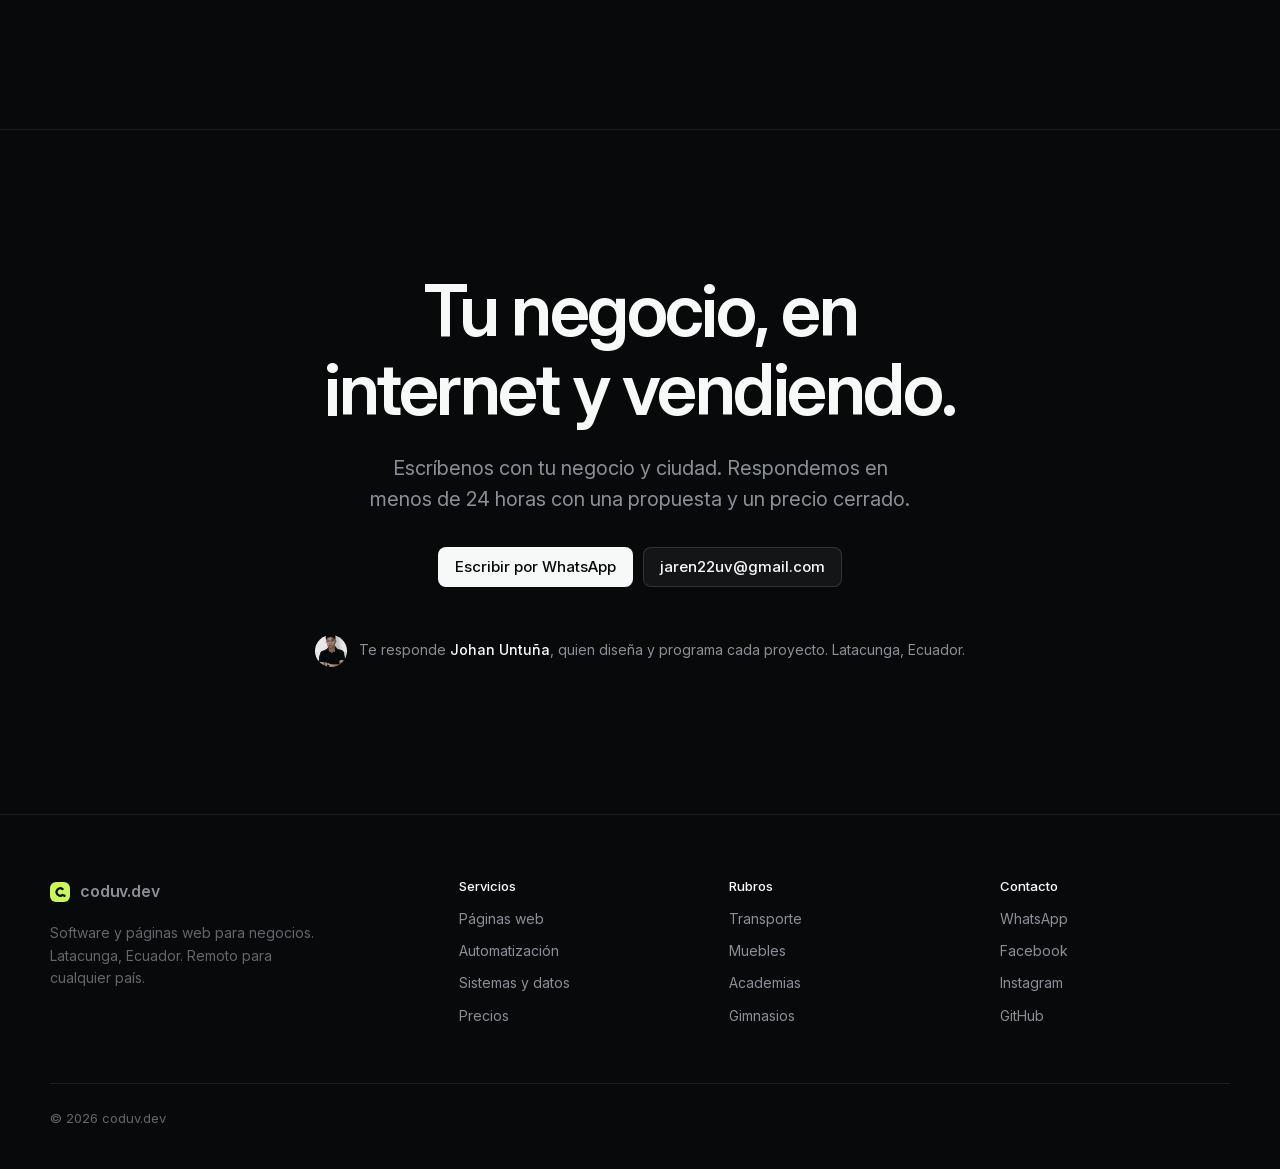
==== commit 5aa3942c: "Verificación de Google Search Console" ====
--- a/index.html
+++ b/index.html
@@ -7,6 +7,7 @@
 <title>coduv.dev · Soluciones tecnológicas para negocios</title>
 <meta name="description" content="coduv.dev diseña y programa páginas web, sistemas a medida, automatizaciones e inteligencia artificial para negocios de Ecuador y de cualquier país. Código propio, precio cerrado y entrega en semanas.">
 <meta name="theme-color" content="#08090a">
+<meta name="google-site-verification" content="9lBlpMQuDEfqfQh298GPCqcxobDNAKkiyCYg2o7VheI">
 <meta property="og:title" content="coduv.dev · Soluciones tecnológicas para negocios">
 <meta property="og:description" content="Páginas web, sistemas a medida y automatización para negocios que atienden por WhatsApp. Cinco negocios ya reciben clientes con sitios hechos por coduv.dev.">
 <meta property="og:type" content="website">
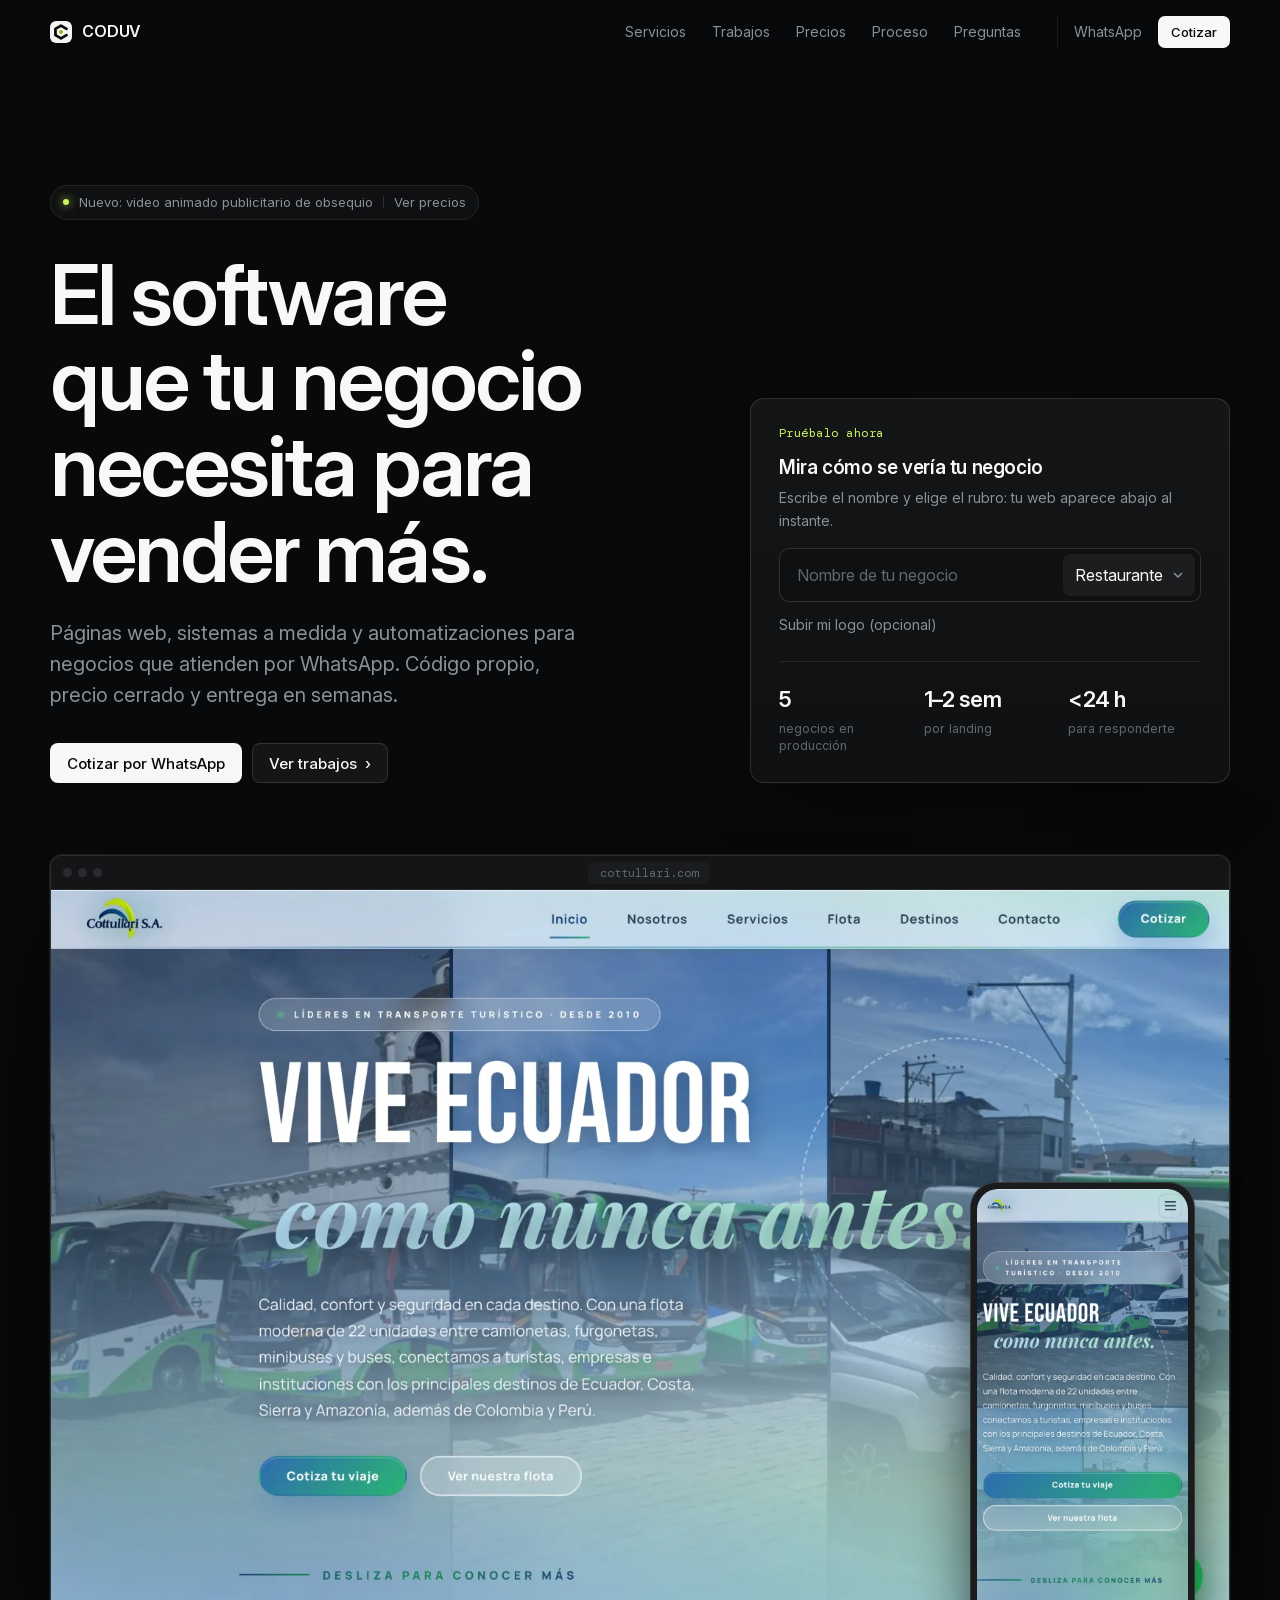
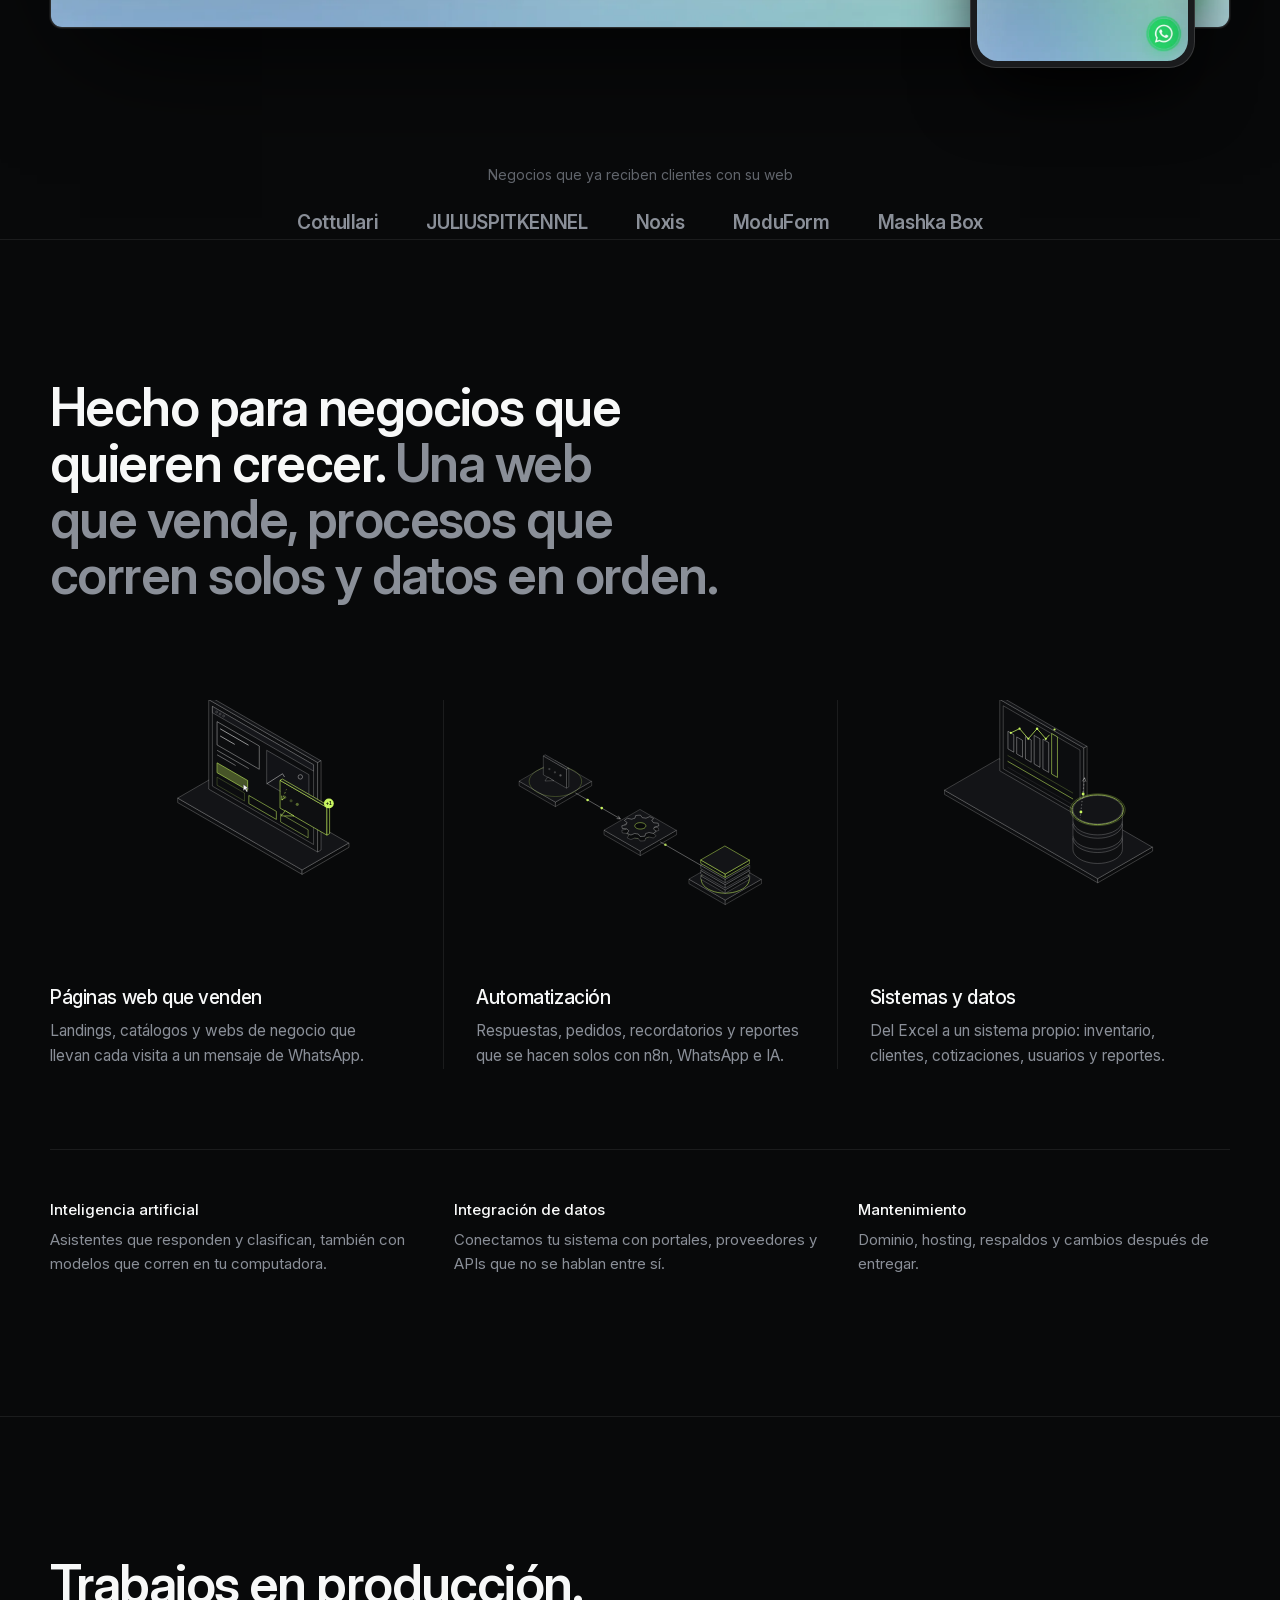
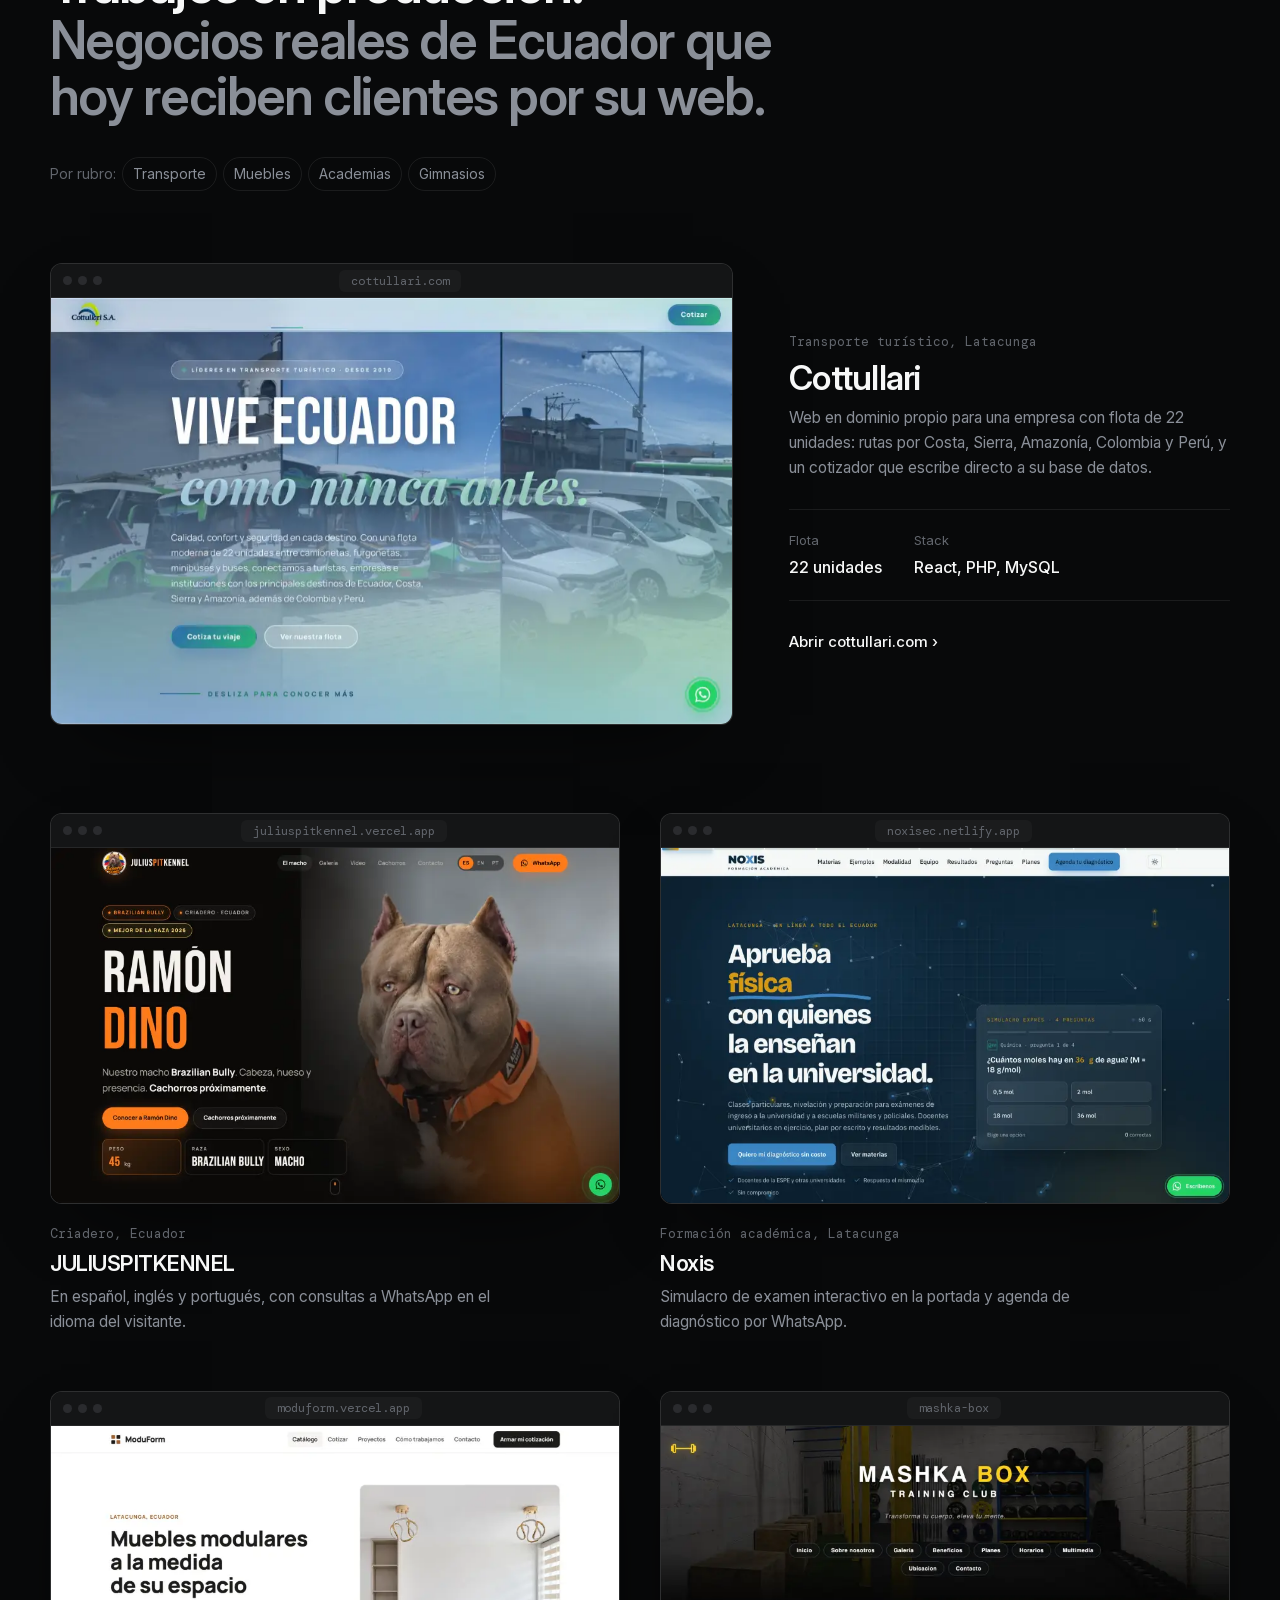
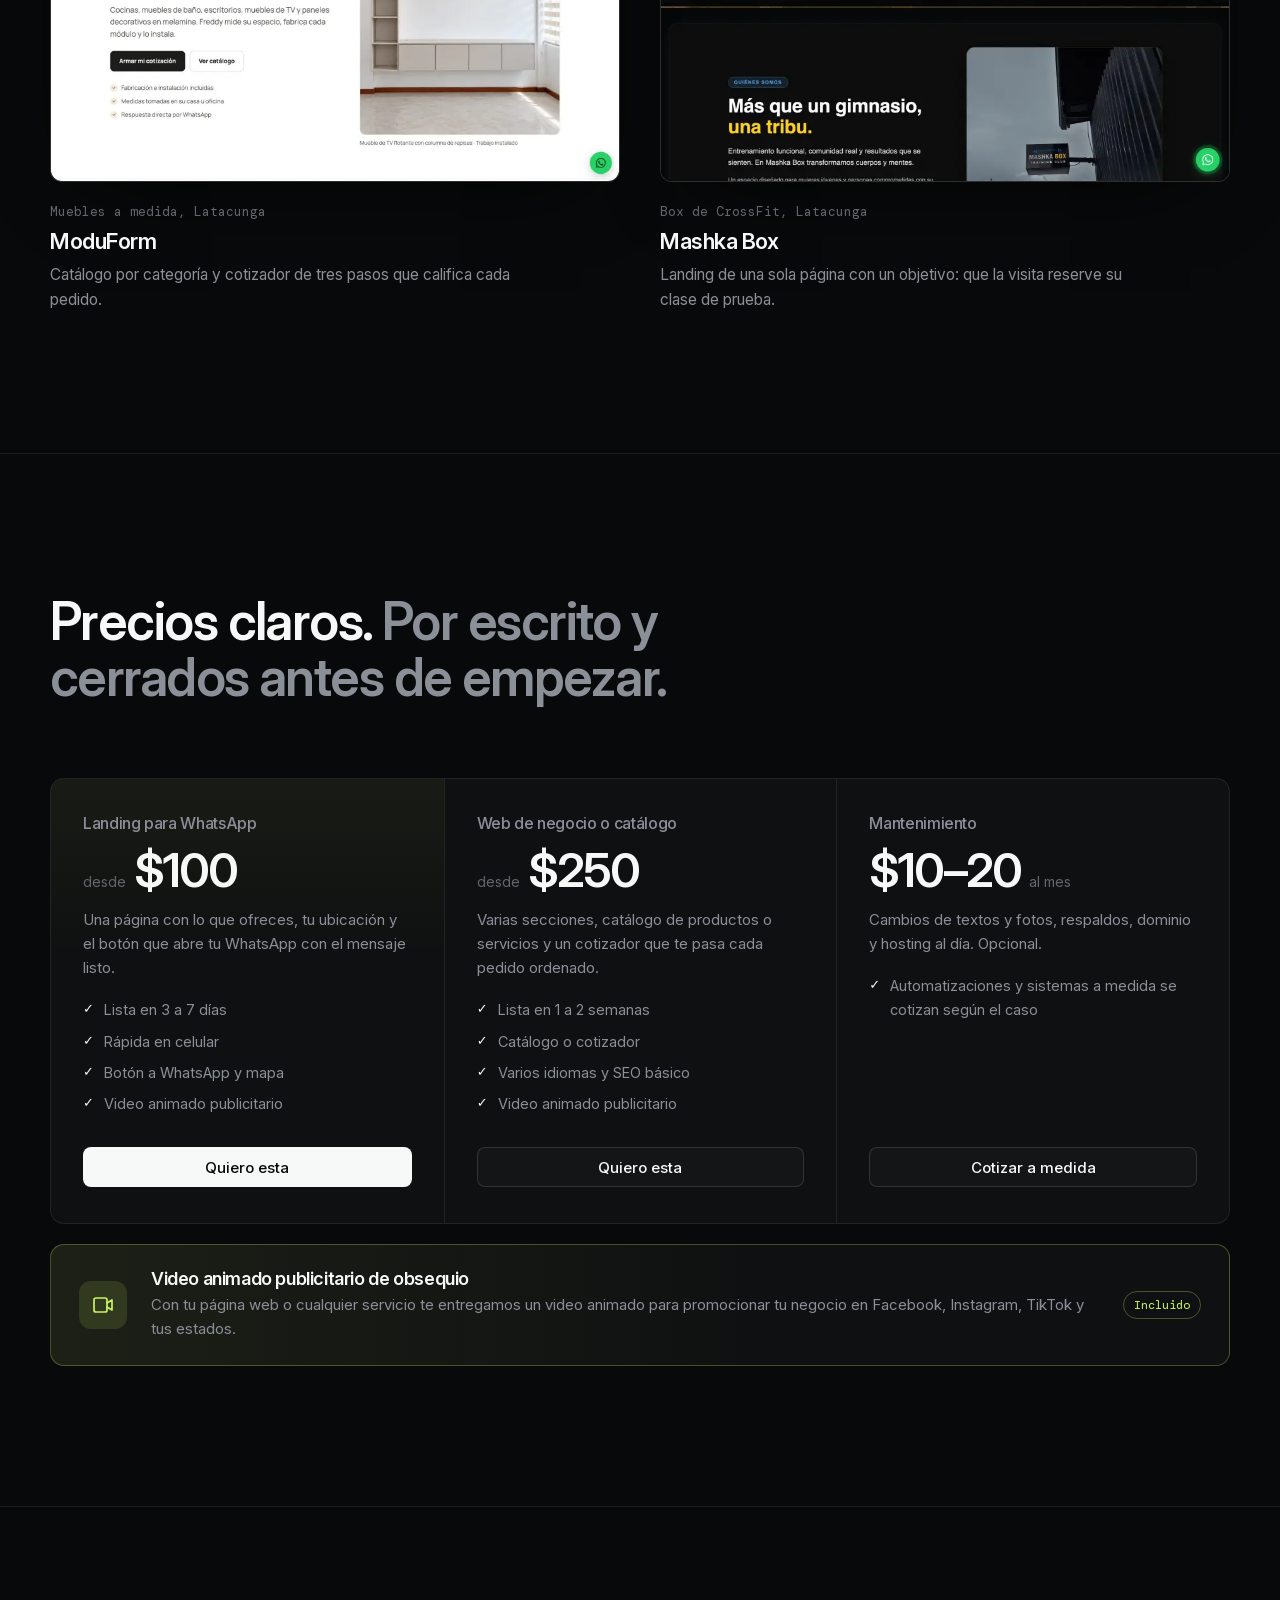
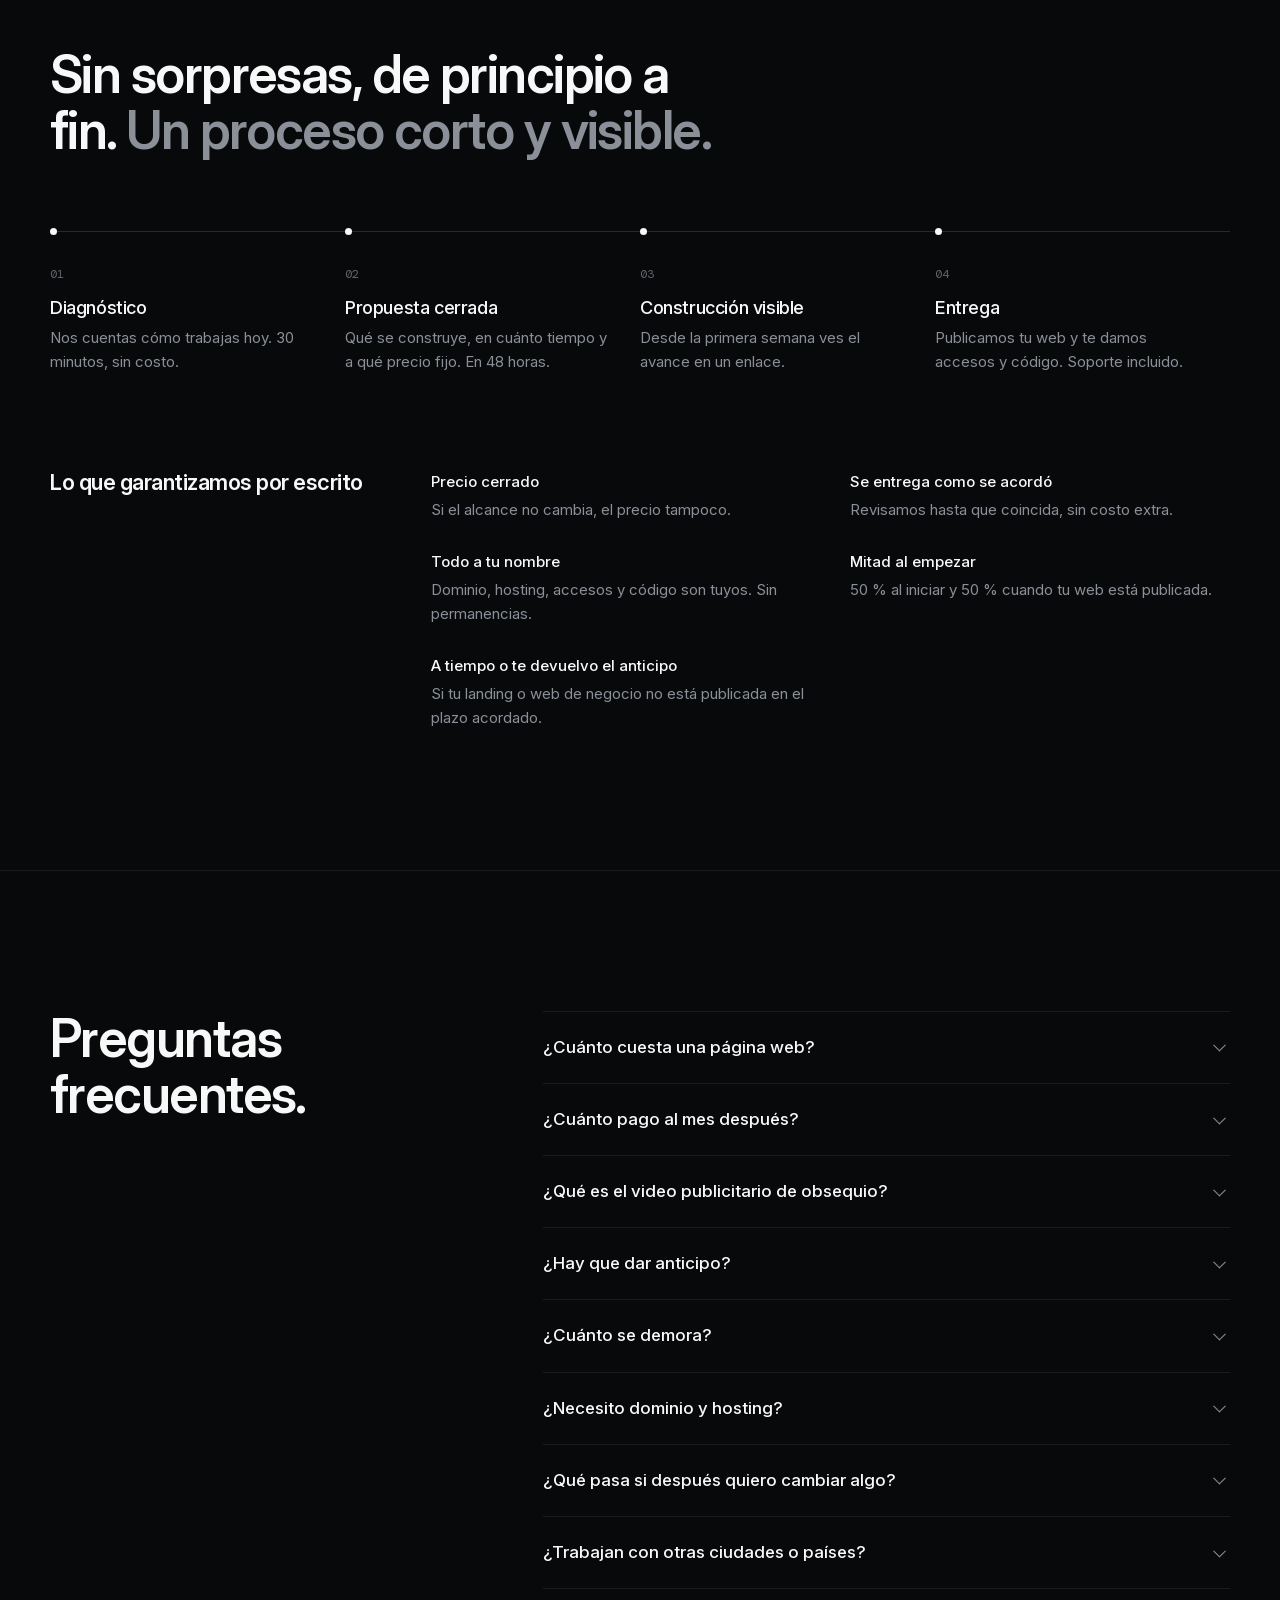
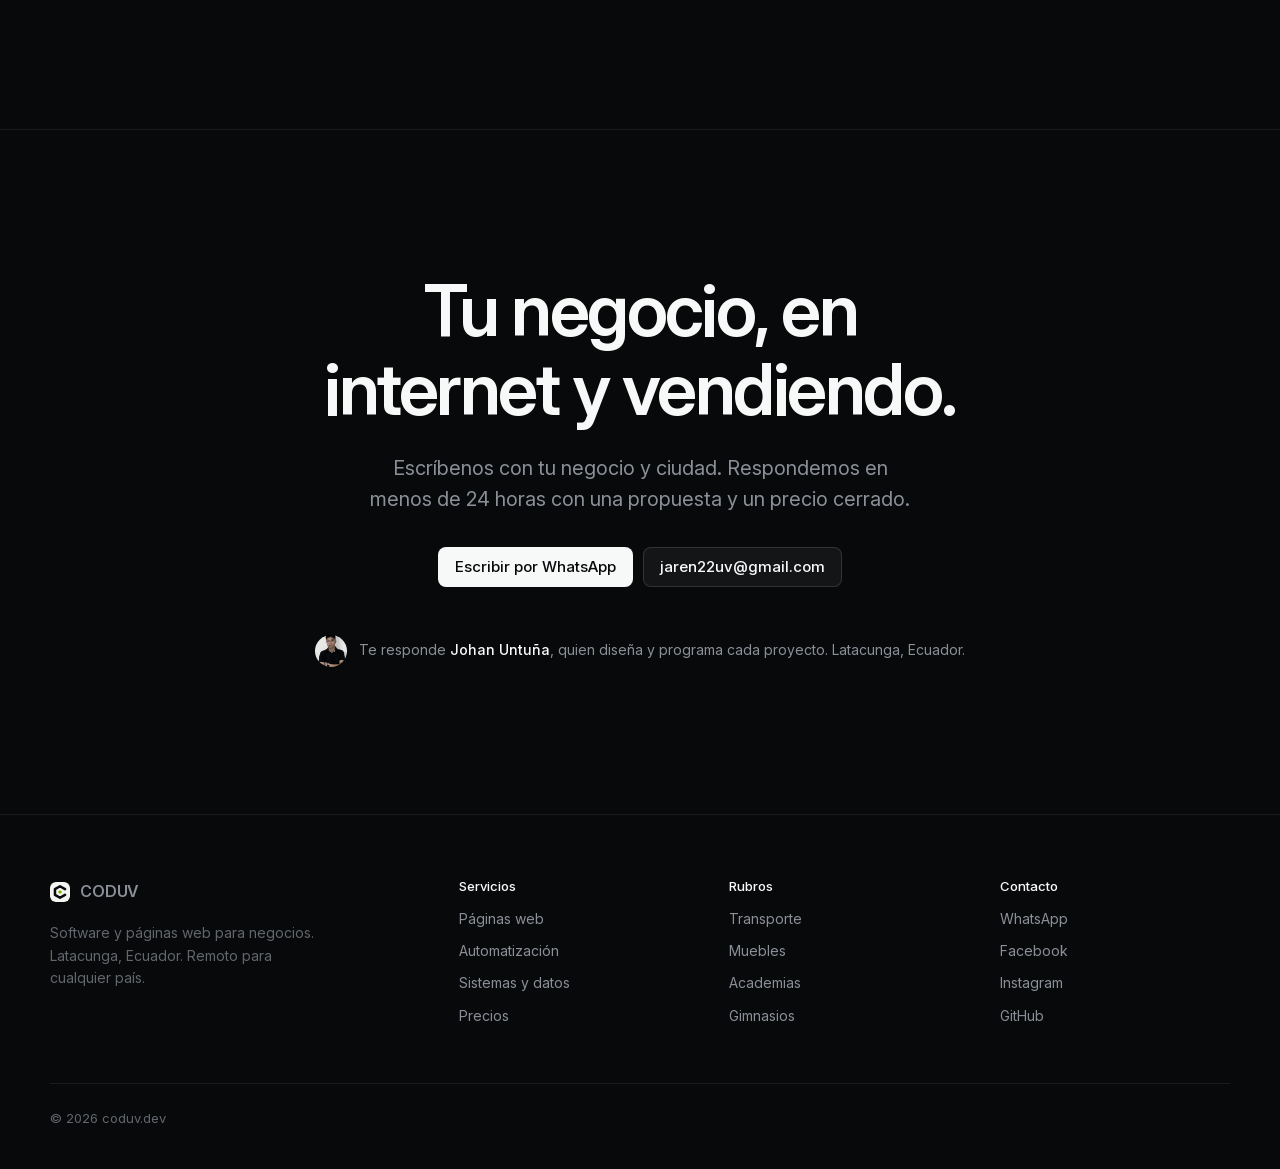
==== commit 727031d5: "Marca nueva: símbolo Tuerca C en favicon, menú, pie e imagen para compartir" ====
--- a/index.html
+++ b/index.html
@@ -15,9 +15,9 @@
 <meta property="og:locale" content="es_EC">
 <meta property="og:url" content="https://coduv.vercel.app/">
 <link rel="canonical" href="https://coduv.vercel.app/">
-<link rel="icon" href="img/v2/favicon.svg" type="image/svg+xml">
+<link rel="icon" href="img/v2/favicon.svg?v=2" type="image/svg+xml">
 <link rel="icon" href="favicon.ico" sizes="32x32">
-<link rel="apple-touch-icon" href="img/brand/mark-160.png">
+<link rel="apple-touch-icon" href="img/brand/apple-touch-180.png">
 <link rel="preload" as="font" href="fonts/inter-var-latin.woff2" type="font/woff2" crossorigin>
 <link rel="preload" as="image" href="img/v2/cottullari.webp" type="image/webp" fetchpriority="high">
 <link rel="stylesheet" href="css/fonts.css?v=9">
@@ -48,8 +48,8 @@
 <header class="nav" id="nav">
   <div class="wrap nav__in">
     <a class="brand" href="#top" aria-label="coduv.dev, inicio">
-      <img src="img/v2/favicon.svg" alt="" width="22" height="22">
-      <span>coduv.dev</span>
+      <img src="img/v2/favicon.svg?v=2" alt="" width="22" height="22">
+      <span class="brand__name">CODUV</span>
     </a>
     <nav class="nav__links" aria-label="Principal">
       <a href="#servicios">Servicios</a>
@@ -338,7 +338,7 @@
 <footer class="foot">
   <div class="wrap foot__grid">
     <div>
-      <a class="brand" href="#top"><img src="img/v2/favicon.svg" alt="" width="20" height="20"><span>coduv.dev</span></a>
+      <a class="brand" href="#top"><img src="img/v2/favicon.svg?v=2" alt="" width="20" height="20"><span class="brand__name">CODUV</span></a>
       <p>Software y páginas web para negocios. Latacunga, Ecuador. Remoto para cualquier país.</p>
     </div>
     <nav aria-label="Servicios"><h4>Servicios</h4><a href="#servicios">Páginas web</a><a href="#servicios">Automatización</a><a href="#servicios">Sistemas y datos</a><a href="#precios">Precios</a></nav>
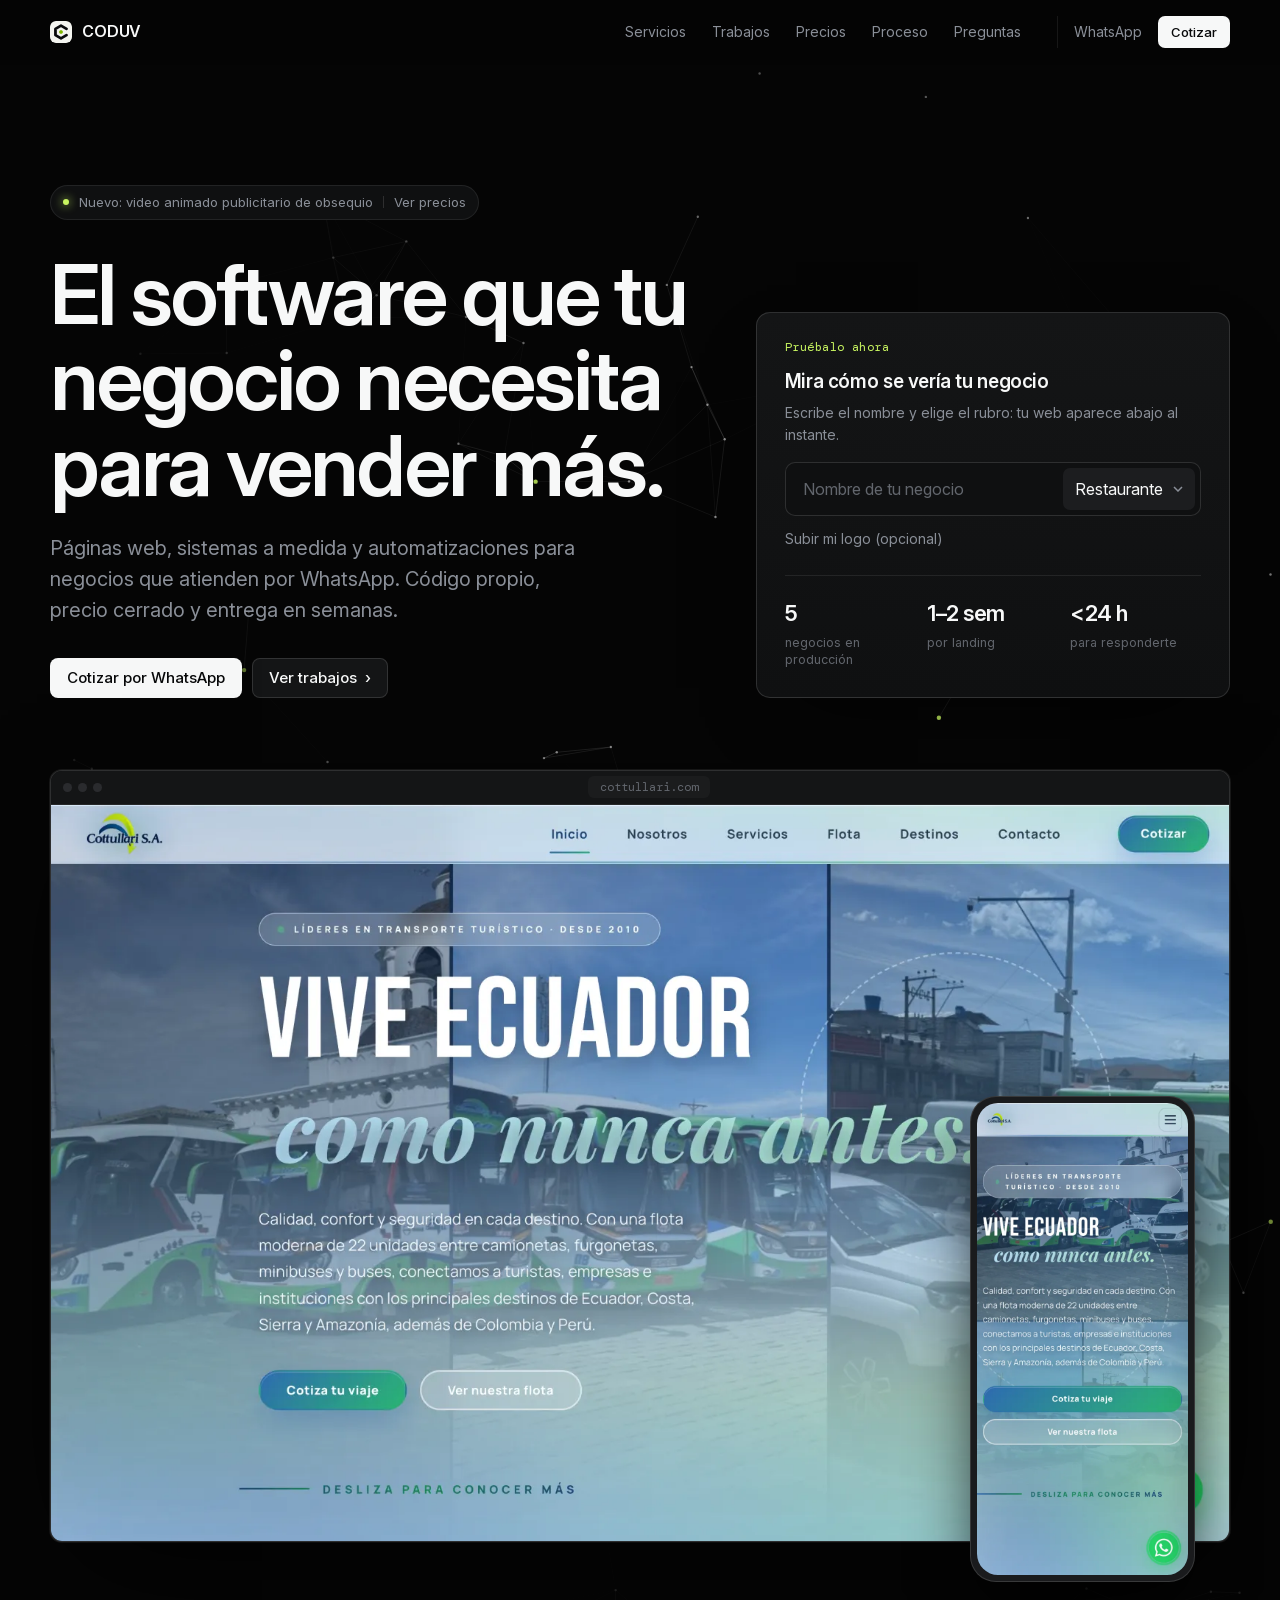
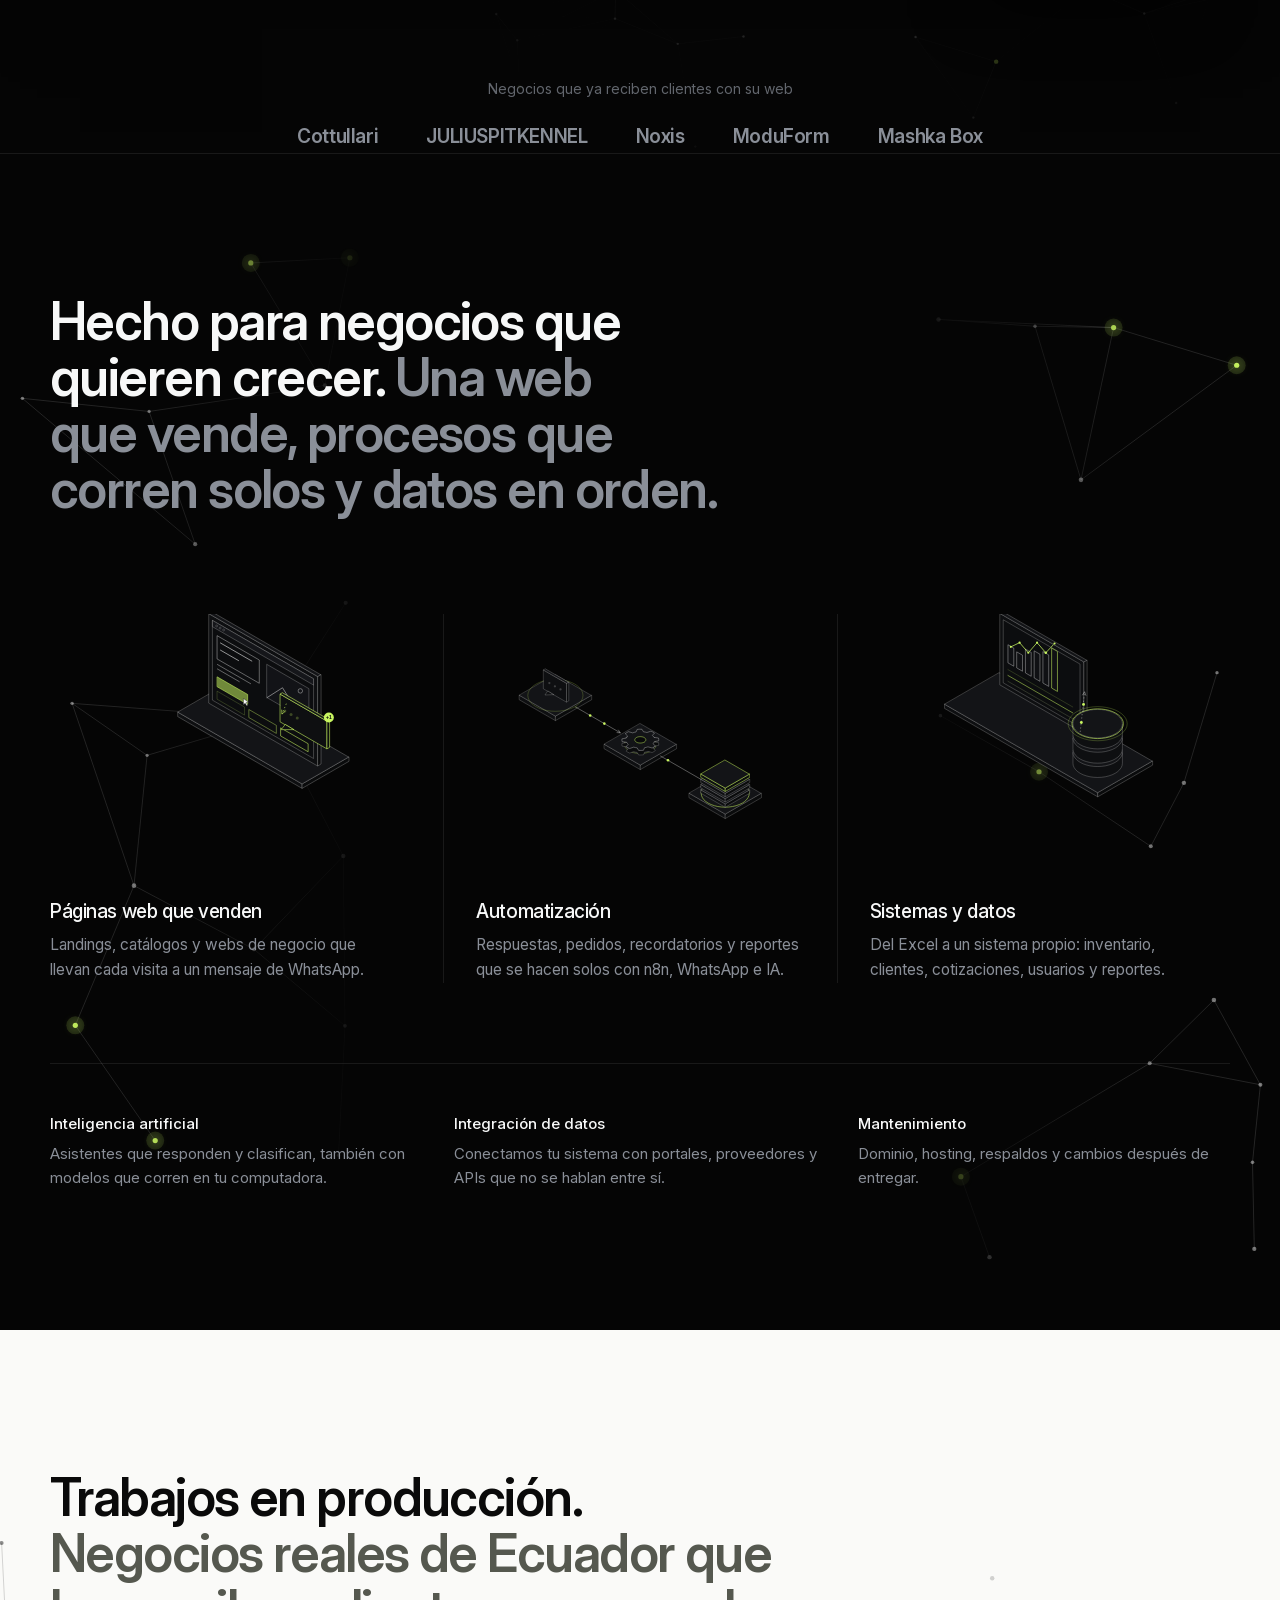
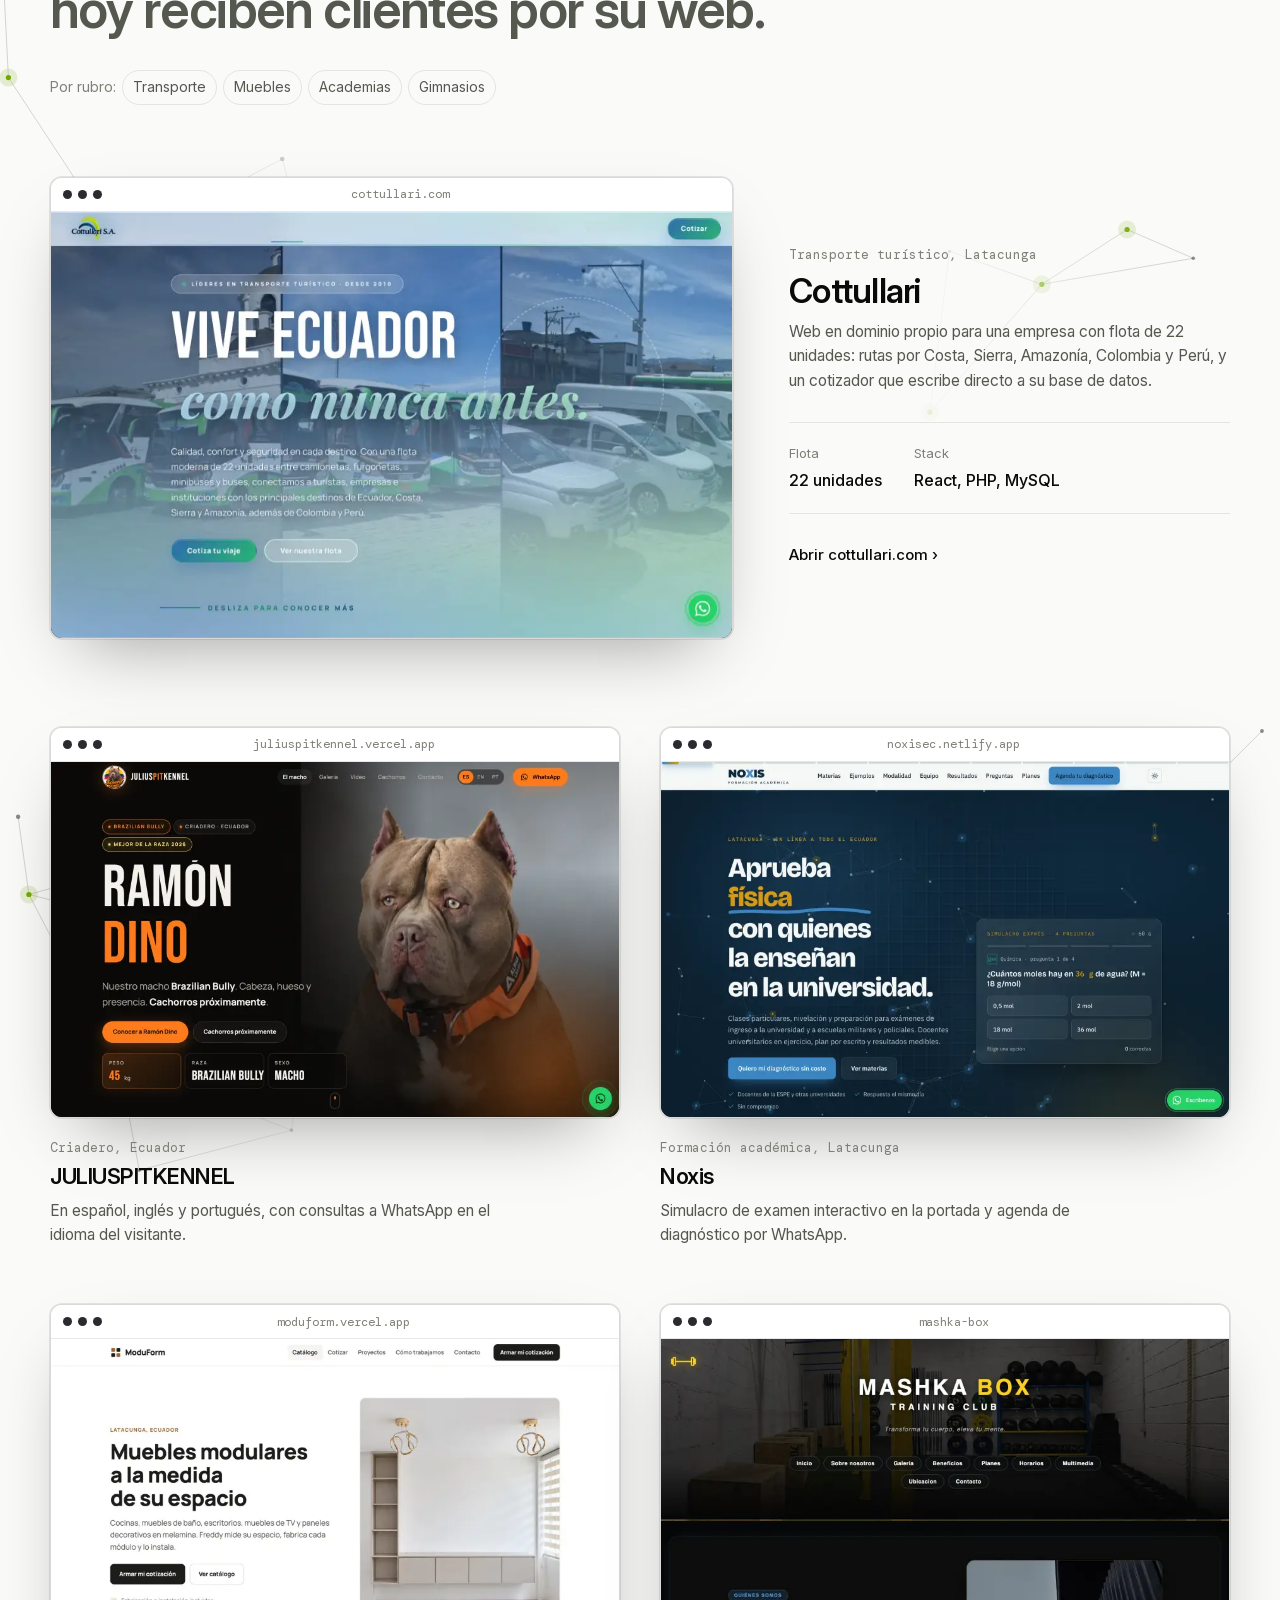
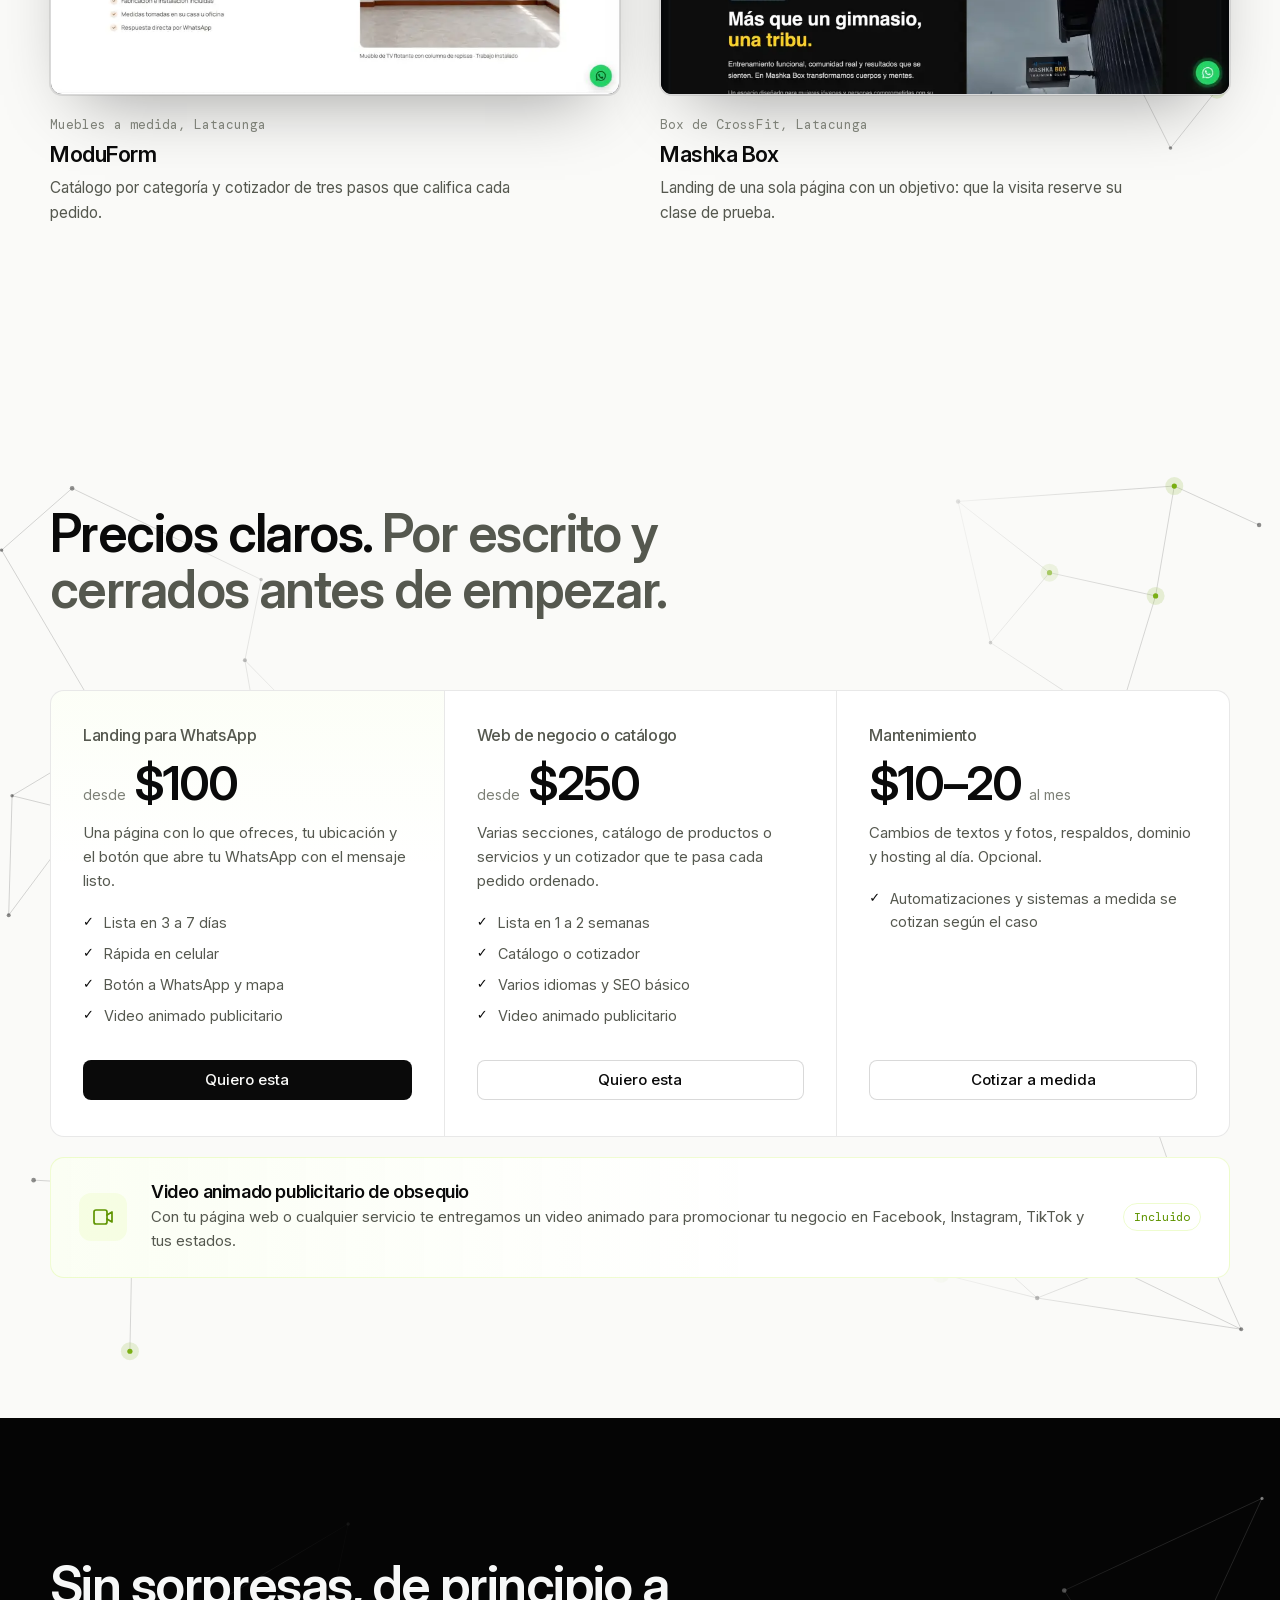
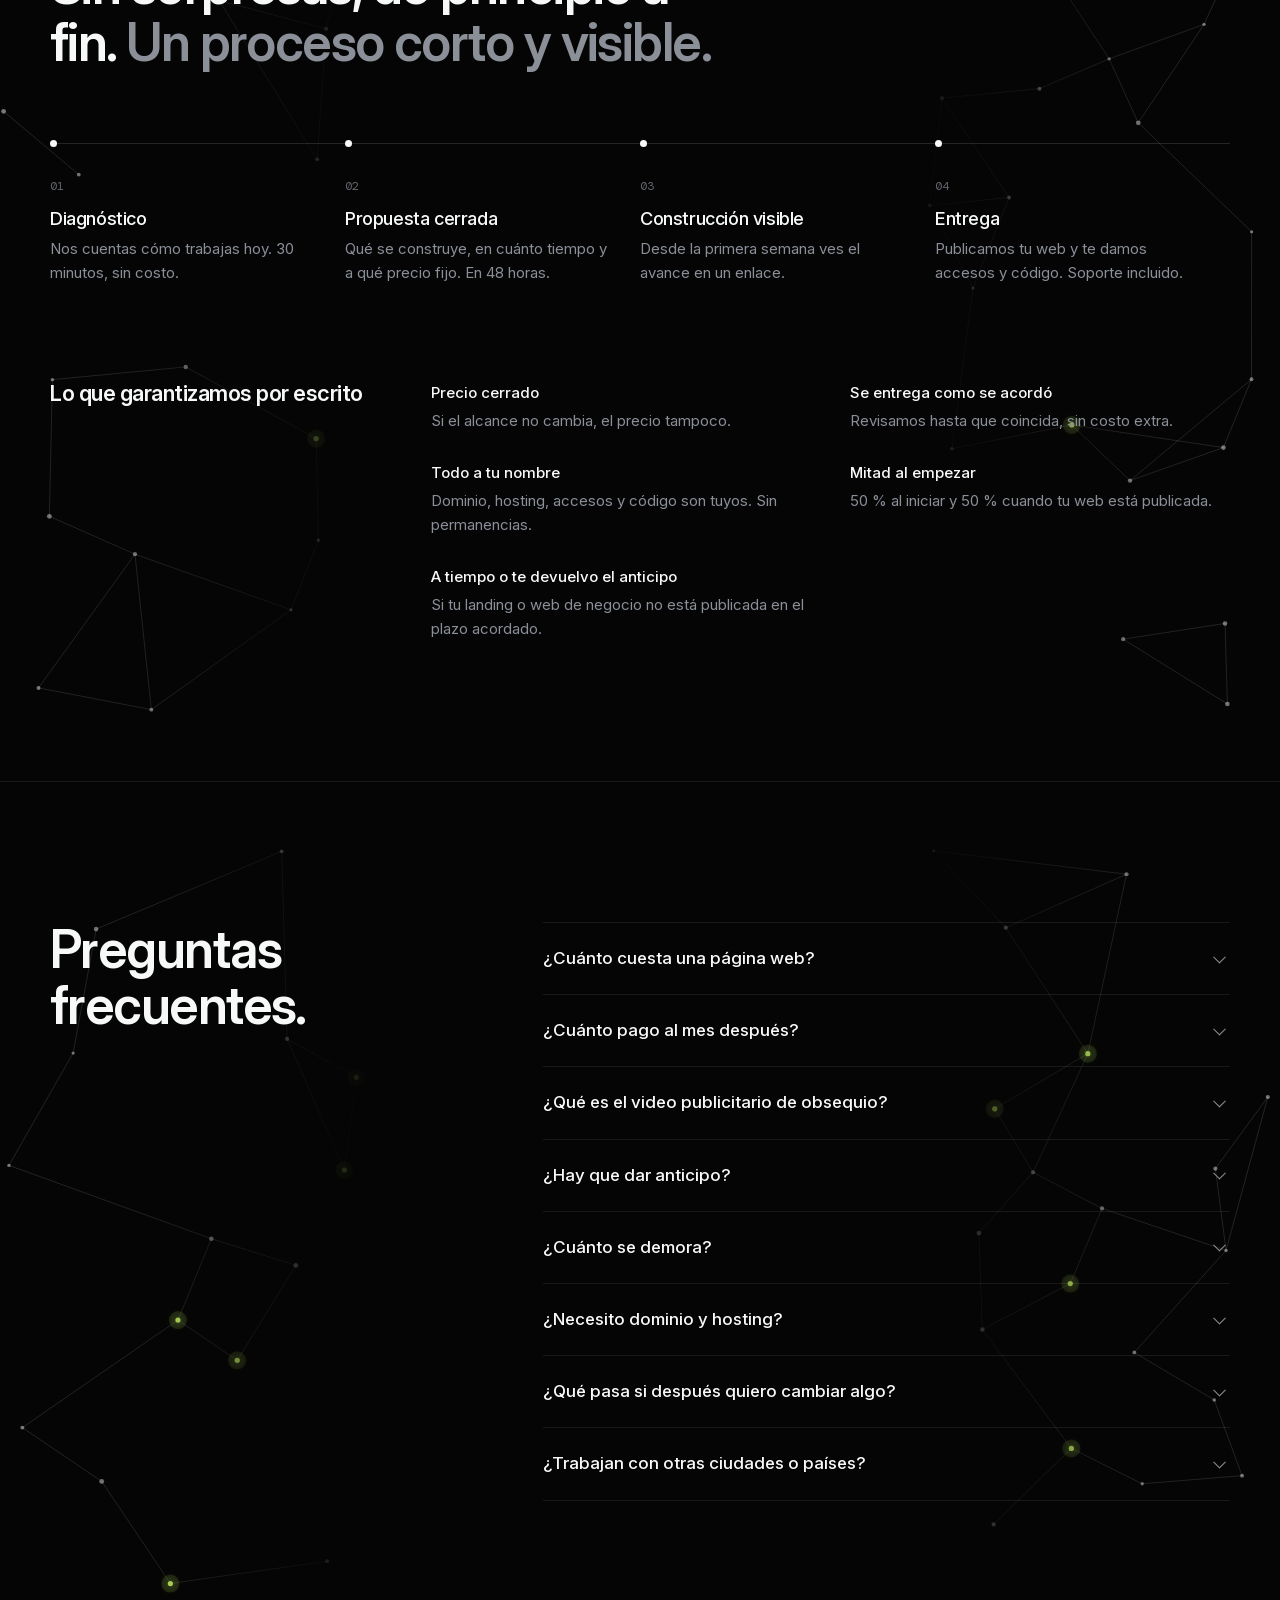
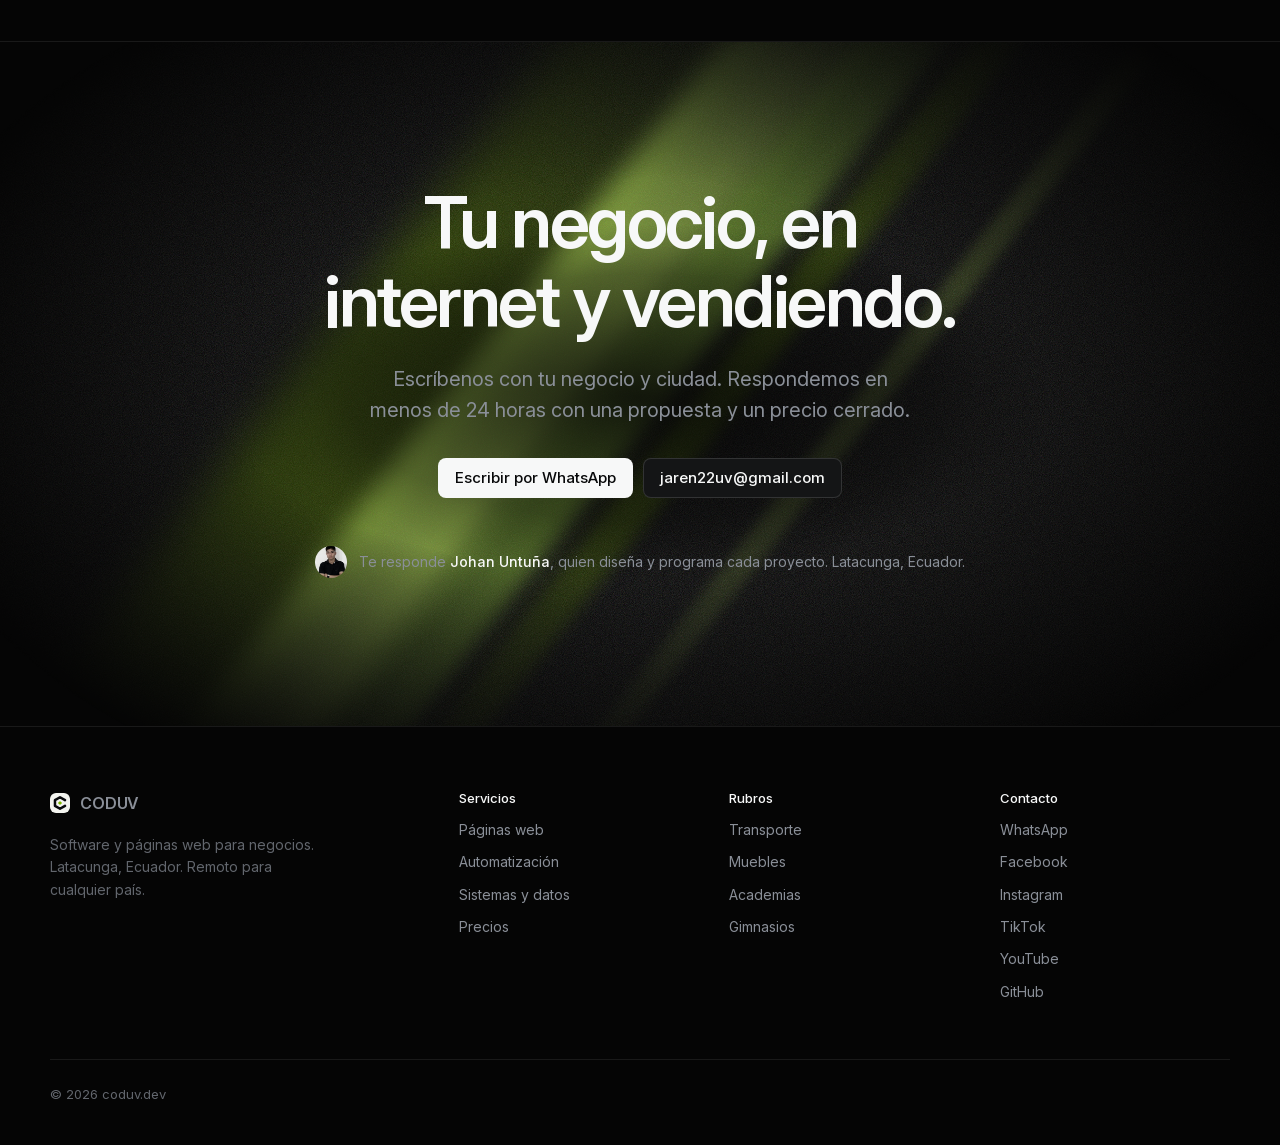
==== commit 1bd7de79: "Diseño: mezcla negro/blanco, redes de nodos, haces de luz en el cierre, animaciones de aparición, Ti" ====
--- a/index.html
+++ b/index.html
@@ -23,6 +23,7 @@
 <link rel="stylesheet" href="css/fonts.css?v=9">
 <link rel="stylesheet" href="css/fonts-inter.css?v=9">
 <link rel="stylesheet" href="css/v3.css?v=9">
+<link rel="stylesheet" href="css/mezcla.css?v=9">
 <script type="application/ld+json">
 {
   "@context": "https://schema.org",
@@ -38,7 +39,7 @@
   "priceRange": "$100 - $500",
   "address": { "@type": "PostalAddress", "addressLocality": "Latacunga", "addressCountry": "EC" },
   "founder": { "@type": "Person", "name": "Johan Untuña" },
-  "sameAs": ["https://www.facebook.com/profile.php?id=61594049955441", "https://www.instagram.com/coduv.ec/", "https://github.com/JohanUV"]
+  "sameAs": ["https://www.facebook.com/profile.php?id=61594049955441", "https://www.instagram.com/coduv.dev/", "https://www.tiktok.com/@coduv.dev", "https://www.youtube.com/@coduvdev", "https://github.com/JohanUV"]
 }
 </script>
 </head>
@@ -176,7 +177,7 @@
 </section>
 
 <!-- TRABAJOS -->
-<section class="sec" id="trabajos">
+<section class="sec sec--claro" id="trabajos">
   <div class="wrap">
     <div class="sec__row">
       <h2 class="sec__title">Trabajos en producción. <span>Negocios reales de Ecuador que hoy reciben clientes por su web.</span></h2>
@@ -239,7 +240,7 @@
 </section>
 
 <!-- PRECIOS -->
-<section class="sec" id="precios">
+<section class="sec sec--claro" id="precios">
   <div class="wrap">
     <h2 class="sec__title">Precios claros. <span>Por escrito y cerrados antes de empezar.</span></h2>
     <div class="prices">
@@ -343,7 +344,7 @@
     </div>
     <nav aria-label="Servicios"><h4>Servicios</h4><a href="#servicios">Páginas web</a><a href="#servicios">Automatización</a><a href="#servicios">Sistemas y datos</a><a href="#precios">Precios</a></nav>
     <nav aria-label="Rubros"><h4>Rubros</h4><a href="transporte">Transporte</a><a href="muebles">Muebles</a><a href="academias">Academias</a><a href="gimnasios">Gimnasios</a></nav>
-    <nav aria-label="Contacto"><h4>Contacto</h4><a class="js-wa" href="#contacto">WhatsApp</a><a href="https://www.facebook.com/profile.php?id=61594049955441" target="_blank" rel="noopener">Facebook</a><a href="https://www.instagram.com/coduv.ec/" target="_blank" rel="noopener">Instagram</a><a href="https://github.com/JohanUV" target="_blank" rel="noopener">GitHub</a></nav>
+    <nav aria-label="Contacto"><h4>Contacto</h4><a class="js-wa" href="#contacto">WhatsApp</a><a href="https://www.facebook.com/profile.php?id=61594049955441" target="_blank" rel="noopener">Facebook</a><a href="https://www.instagram.com/coduv.dev/" target="_blank" rel="noopener">Instagram</a><a href="https://www.tiktok.com/@coduv.dev" target="_blank" rel="noopener">TikTok</a><a href="https://www.youtube.com/@coduvdev" target="_blank" rel="noopener">YouTube</a><a href="https://github.com/JohanUV" target="_blank" rel="noopener">GitHub</a></nav>
   </div>
   <div class="wrap foot__end">© <span id="year">2026</span> coduv.dev</div>
 </footer>
@@ -351,5 +352,6 @@
 <div class="bar"><a class="btn btn--light js-wa" href="#contacto">Cotizar por WhatsApp</a></div>
 
 <script src="js/v2.js?v=9" defer></script>
+<script src="js/fondos.js?v=9" defer></script>
 </body>
 </html>
--- a/css/mezcla.css
+++ b/css/mezcla.css
@@ -0,0 +1,82 @@
+/* coduv · mezcla negro/blanco, redes de nodos, haces de luz y animaciones sutiles (marca Tuerca C) */
+:root { --bg: #050505; }
+body { background: #050505; }
+.nav { background: rgba(5, 5, 5, .9); }
+
+/* ── secciones claras (corte recto y limpio) ── */
+.sec--claro {
+  --bg: #fafaf8; --bg-1: #ffffff; --bg-2: #ffffff; --bg-3: #efefea;
+  --line: rgba(5, 5, 5, .09); --line-2: rgba(5, 5, 5, .15);
+  --text: #0a0a0a; --muted: #55584f; --dim: #7d8077; --acc: #5f9400;
+  background-color: var(--bg); color: var(--text); border-top: 0;
+}
+.sec--claro + .sec { border-top: 0; }
+.sec--claro .btn--light { background: #0a0a0a; color: #fafaf8; }
+.sec--claro .btn--light:hover { background: #1c1c1c; }
+.sec--claro .btn--ghost { background: #fff; }
+.sec--claro .btn--ghost:hover { background: var(--bg-3); }
+.sec--claro .dot { background: #7fb800; box-shadow: 0 0 0 4px rgba(127, 184, 0, .15); }
+.sec--claro .case:hover .browser { border-color: rgba(5, 5, 5, .25); }
+.sec--claro .browser, .sec--claro .phone { box-shadow: 0 30px 70px -30px rgba(5, 5, 5, .4), 0 0 0 1px var(--line); }
+
+/* ── capas de fondo ── */
+.hero, .sec { position: relative; isolation: isolate; }
+.hero > .wrap, .sec > .wrap { position: relative; z-index: 1; }
+.fx { position: absolute; inset: 0; z-index: 0; pointer-events: none; overflow: hidden; }
+.fx > canvas, .fx > svg { position: absolute; inset: 0; width: 100%; height: 100%; }
+.fx--hero { mask-image: radial-gradient(ellipse 90% 80% at 70% 40%, #000 30%, transparent 80%); -webkit-mask-image: radial-gradient(ellipse 90% 80% at 70% 40%, #000 30%, transparent 80%); }
+/* la red vive en los costados: se desvanece hacia el centro, donde está el contenido */
+.fx--sec { mask-image: linear-gradient(90deg, #000 0, rgba(0,0,0,.9) 12%, transparent 30%, transparent 70%, rgba(0,0,0,.9) 88%, #000 100%); -webkit-mask-image: linear-gradient(90deg, #000 0, rgba(0,0,0,.9) 12%, transparent 30%, transparent 70%, rgba(0,0,0,.9) 88%, #000 100%); }
+
+/* red de nodos */
+.enlace { stroke: rgba(255, 255, 255, .13); stroke-width: 1; stroke-dasharray: var(--l); stroke-dashoffset: var(--l); transition: stroke-dashoffset 1.6s cubic-bezier(.2, .7, .2, 1); }
+.punto { fill: rgba(255, 255, 255, .45); opacity: 0; transition: opacity .8s; }
+.punto--verde { fill: #c8f560; filter: drop-shadow(0 0 5px rgba(200, 245, 96, .9)); }
+.halo { fill: rgba(200, 245, 96, .14); opacity: 0; transform-box: fill-box; transform-origin: center; }
+.fx.is-in .enlace { stroke-dashoffset: 0; }
+.fx.is-in .punto { opacity: 1; }
+.fx.is-in .halo { opacity: 1; animation: respira 3.6s ease-in-out infinite; }
+.sec--claro .enlace { stroke: rgba(5, 5, 5, .16); }
+.sec--claro .punto { fill: rgba(5, 5, 5, .45); }
+.sec--claro .punto--verde { fill: #6fa800; filter: none; }
+.sec--claro .halo { fill: rgba(111, 168, 0, .16); }
+@keyframes respira { 0%, 100% { transform: scale(.6); opacity: .9; } 50% { transform: scale(1.35); opacity: .25; } }
+
+/* ── cierre: franjas de luz diagonales con grano (inspirado en Raycast) ── */
+.cta { overflow: hidden; }
+.haces { position: absolute; inset: 0; z-index: 0; pointer-events: none; overflow: hidden;
+  -webkit-mask-image: radial-gradient(ellipse 75% 85% at 50% 50%, #000 35%, transparent 80%); mask-image: radial-gradient(ellipse 75% 85% at 50% 50%, #000 35%, transparent 80%); }
+.haces i { position: absolute; top: -30%; height: 160%; left: 50%; border-radius: 999px; transform: translateX(var(--x)) rotate(38deg); filter: blur(var(--b, 14px));
+  background: linear-gradient(180deg, transparent 0%, var(--c) 38%, var(--c) 62%, transparent 100%); opacity: var(--o, .8);
+  animation: deriva 16s ease-in-out infinite alternate; animation-delay: var(--t, 0s); }
+.haces i:nth-child(1) { --x: -330px; width: 150px; --c: rgba(127, 184, 0, .55); --b: 22px; --o: .55; --t: -4s; }
+.haces i:nth-child(2) { --x: -170px; width: 110px; --c: rgba(200, 245, 96, .85); --b: 12px; --o: .75; }
+.haces i:nth-child(3) { --x: -40px; width: 70px; --c: rgba(170, 230, 70, .8); --b: 10px; --o: .6; --t: -9s; }
+.haces i:nth-child(4) { --x: 70px; width: 40px; --c: rgba(127, 184, 0, .6); --b: 8px; --o: .45; --t: -6s; }
+.haces i:nth-child(5) { --x: 230px; width: 26px; --c: rgba(200, 245, 96, .5); --b: 6px; --o: .35; --t: -2s; }
+.haces::after { content: ""; position: absolute; inset: 0; opacity: .22; mix-blend-mode: multiply;
+  background-image: url("data:image/svg+xml,%3Csvg xmlns='http://www.w3.org/2000/svg' width='180' height='180'%3E%3Cfilter id='n'%3E%3CfeTurbulence type='fractalNoise' baseFrequency='1.1' numOctaves='2' stitchTiles='stitch'/%3E%3C/filter%3E%3Crect width='100%25' height='100%25' filter='url(%23n)'/%3E%3C/svg%3E"); }
+.cta::after { content: ""; position: absolute; inset: 0; z-index: 0; pointer-events: none; background: radial-gradient(ellipse 38% 30% at 50% 52%, rgba(5, 5, 5, .85), rgba(5, 5, 5, .4) 60%, transparent 85%); }
+@keyframes deriva { to { transform: translateX(calc(var(--x) + 70px)) rotate(38deg); } }
+
+/* ── animaciones de aparición (blur → nítido, estilo Resend) ── */
+.revela { opacity: 0; transform: translateY(14px); filter: blur(8px); transition: opacity .9s cubic-bezier(.2, .7, .2, 1), transform .9s cubic-bezier(.2, .7, .2, 1), filter .9s cubic-bezier(.2, .7, .2, 1); transition-delay: var(--d, 0s); }
+.revela.is-in { opacity: 1; transform: none; filter: none; }
+
+/* ── brillo que sigue al cursor en tarjetas ── */
+.luz { position: relative; }
+.luz::after { content: ""; position: absolute; inset: 0; border-radius: inherit; pointer-events: none; opacity: 0; transition: opacity .3s;
+  background: radial-gradient(420px circle at var(--mx, 50%) var(--my, 50%), rgba(200, 245, 96, .09), transparent 45%); }
+.sec--claro .luz::after { background: radial-gradient(420px circle at var(--mx, 50%) var(--my, 50%), rgba(111, 168, 0, .10), transparent 45%); }
+.luz:hover::after { opacity: 1; }
+
+@media (prefers-reduced-motion: reduce) {
+  .revela { opacity: 1; transform: none; filter: none; transition: none; }
+  .enlace { stroke-dashoffset: 0; transition: none; } .punto { opacity: 1; transition: none; }
+  .fx.is-in .halo { animation: none; } .haces i { animation: none; }
+}
+@media (max-width: 760px) { .fx--sec { opacity: .7; } .haces { transform: scale(.6); } }
+
+/* responsive: el grid del hero no debe ensancharse más que la pantalla (venía de antes) */
+.hero__grid > * { min-width: 0; }
+@media (max-width: 900px) { .hero__grid { grid-template-columns: minmax(0, 1fr); } }
